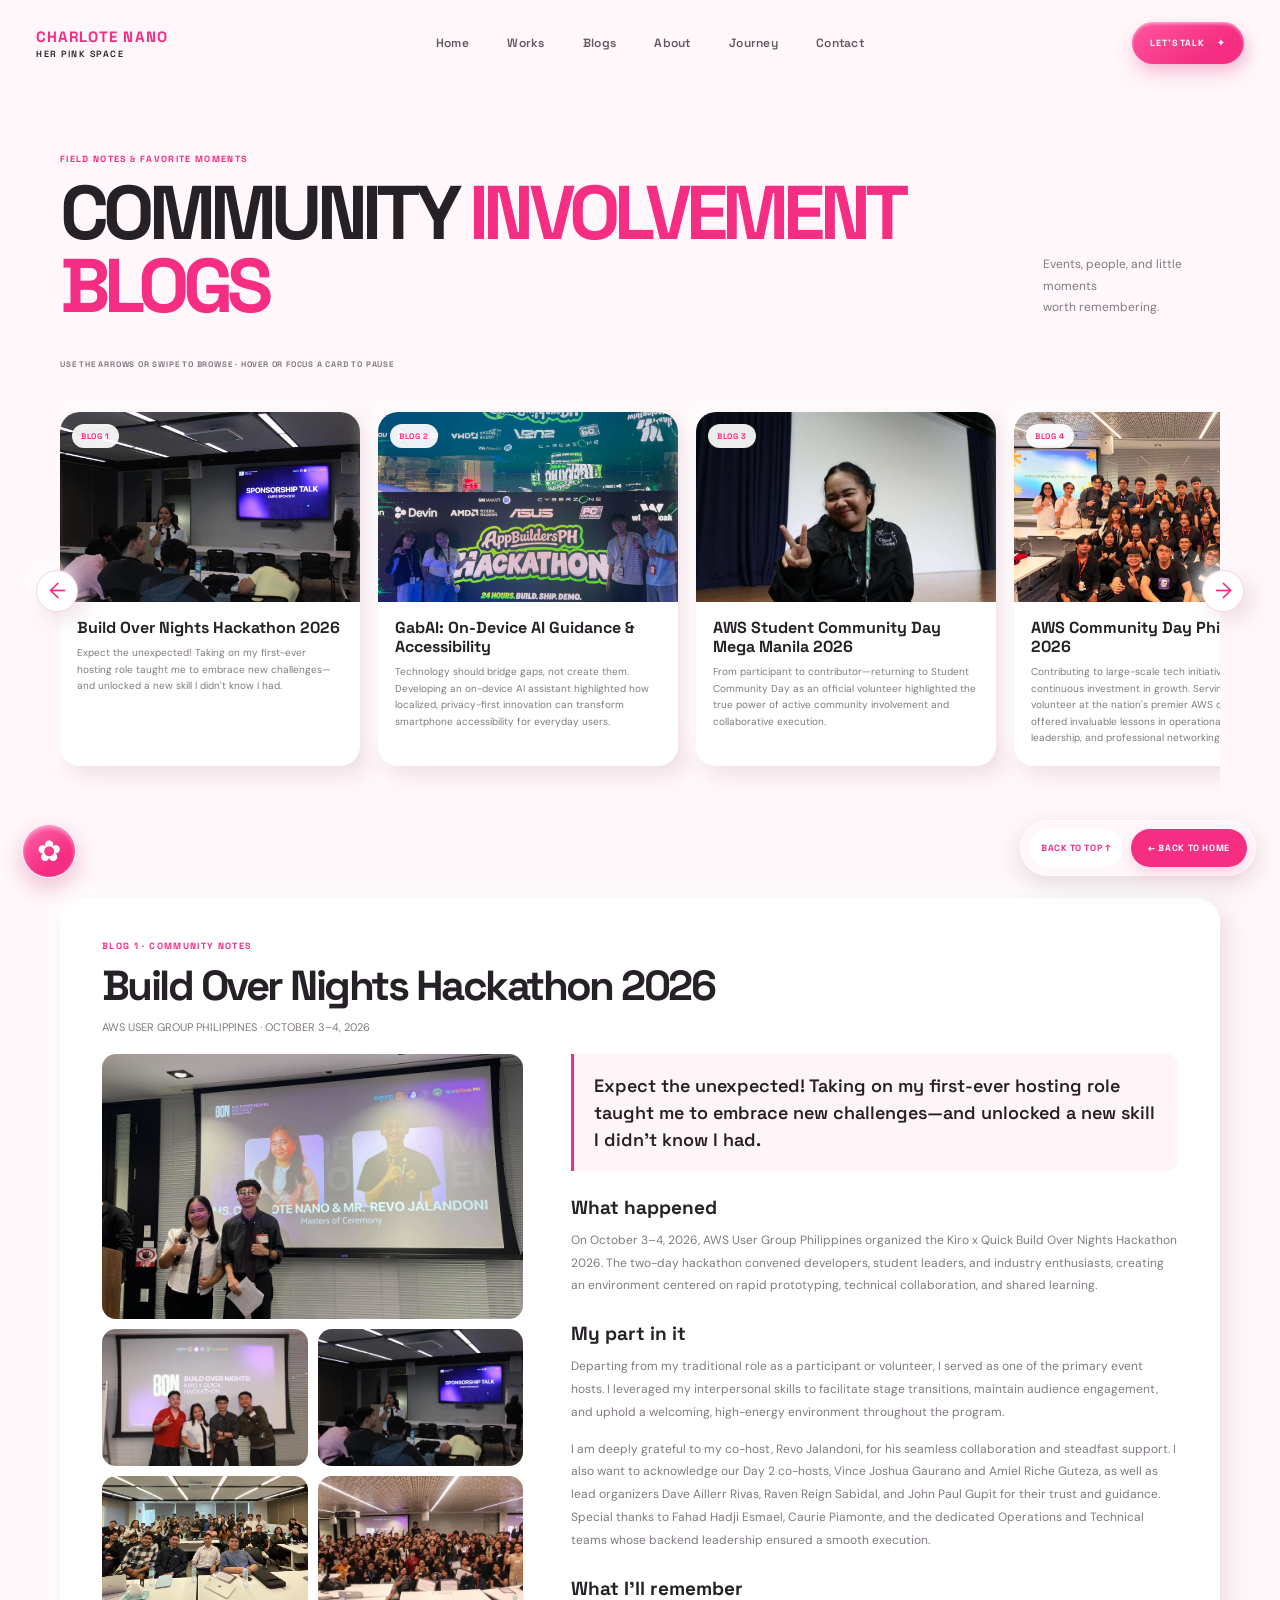
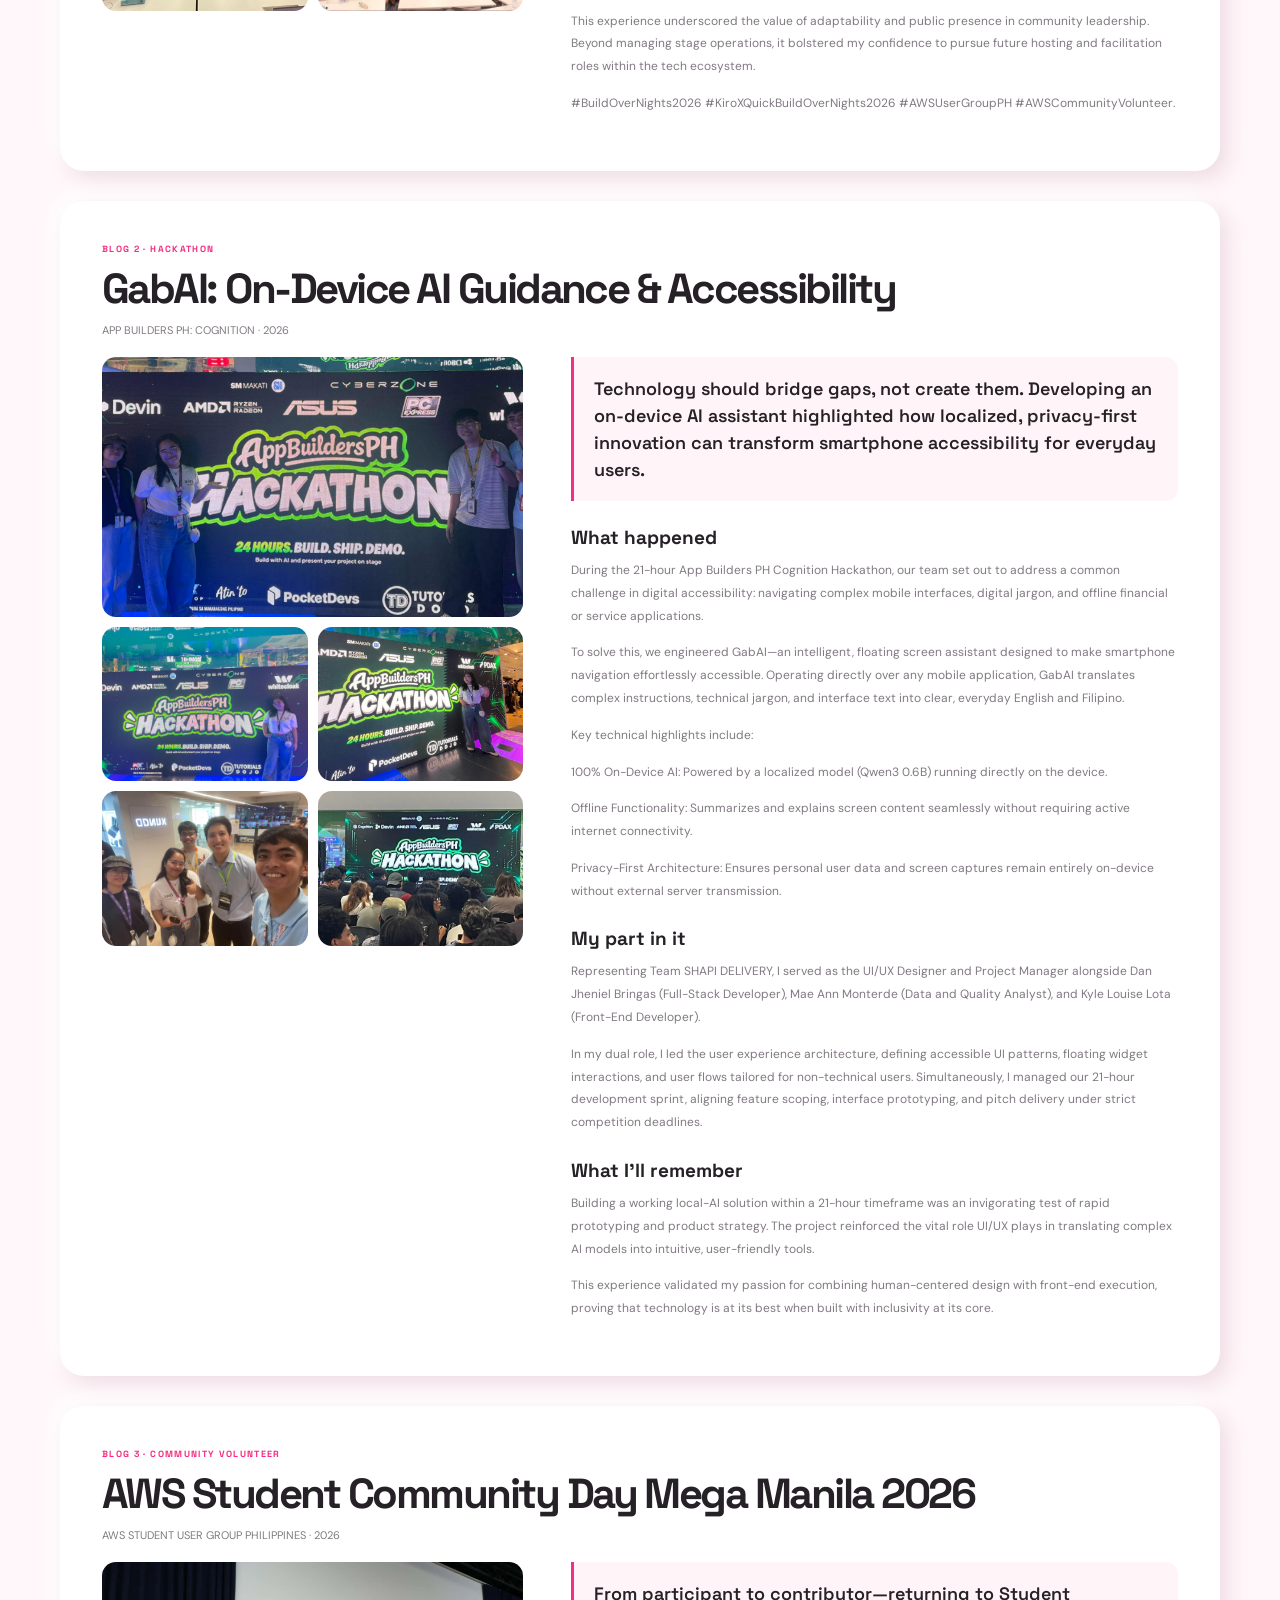
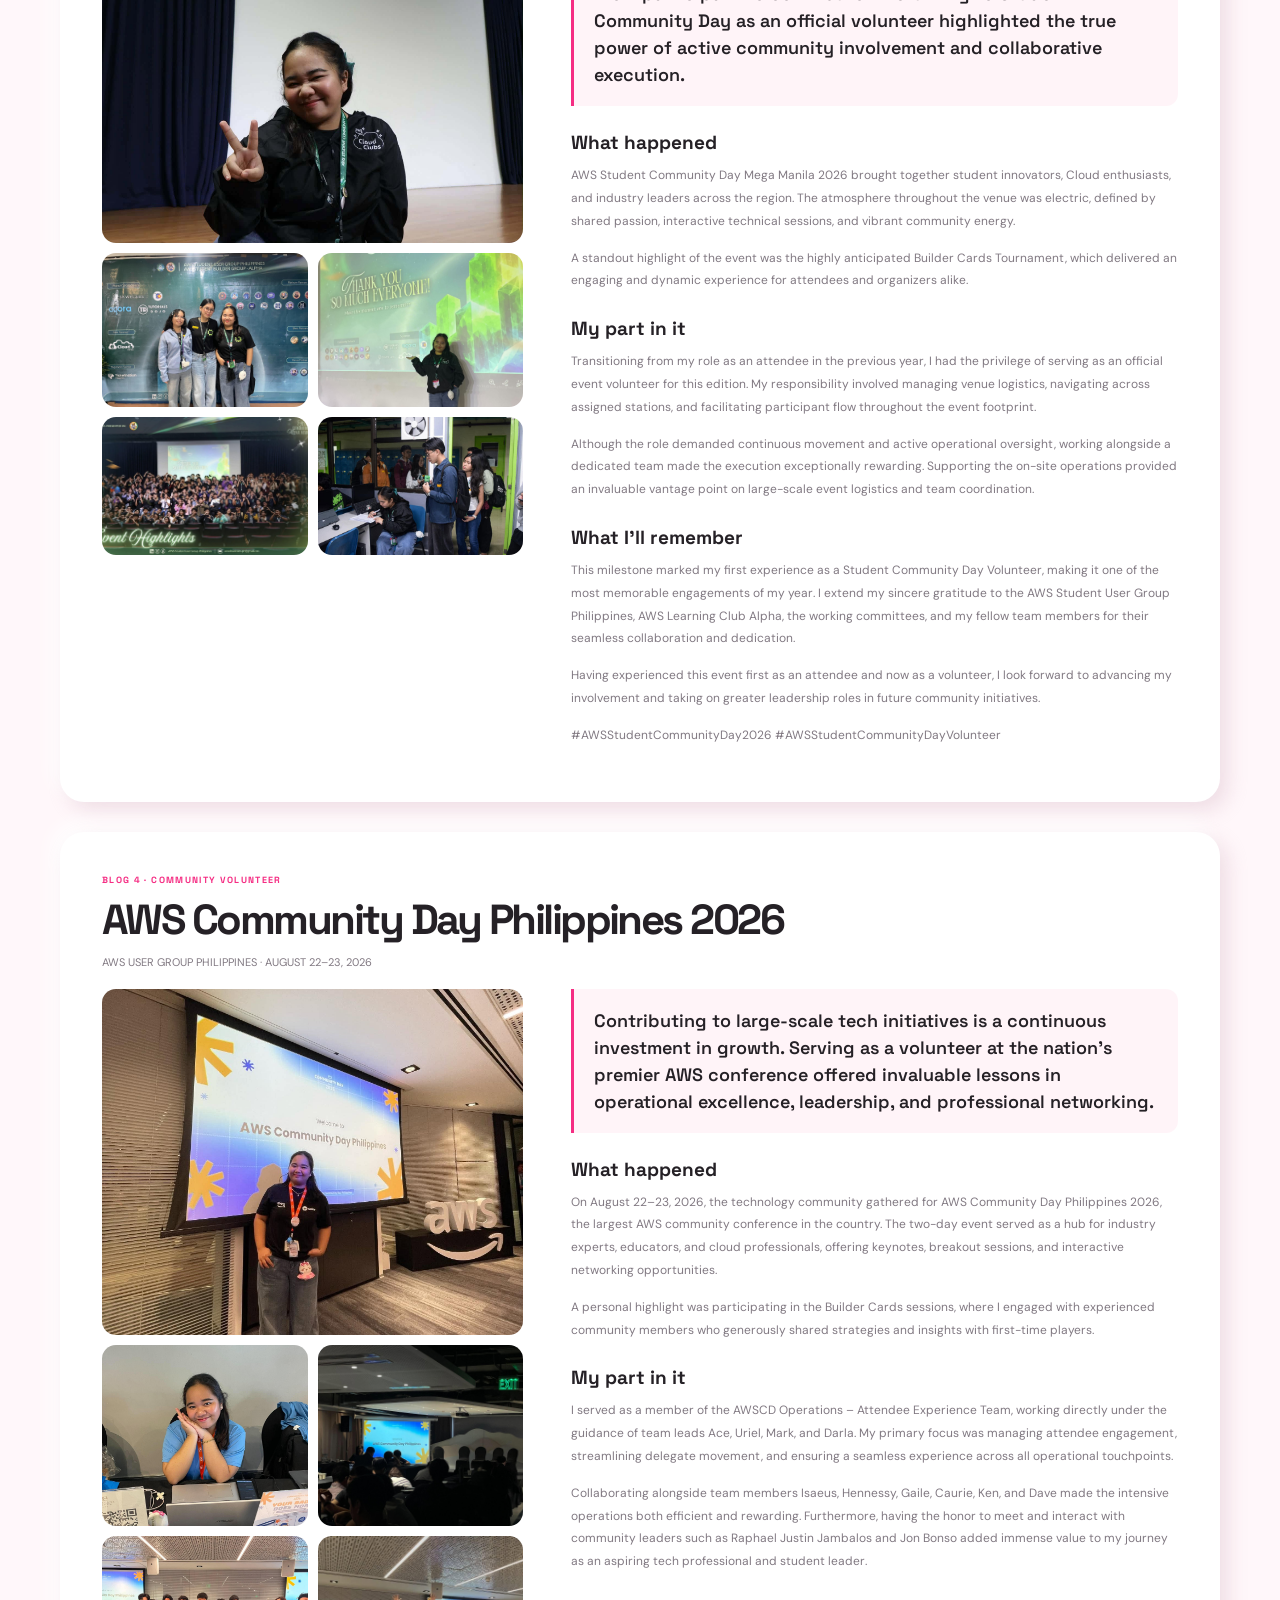
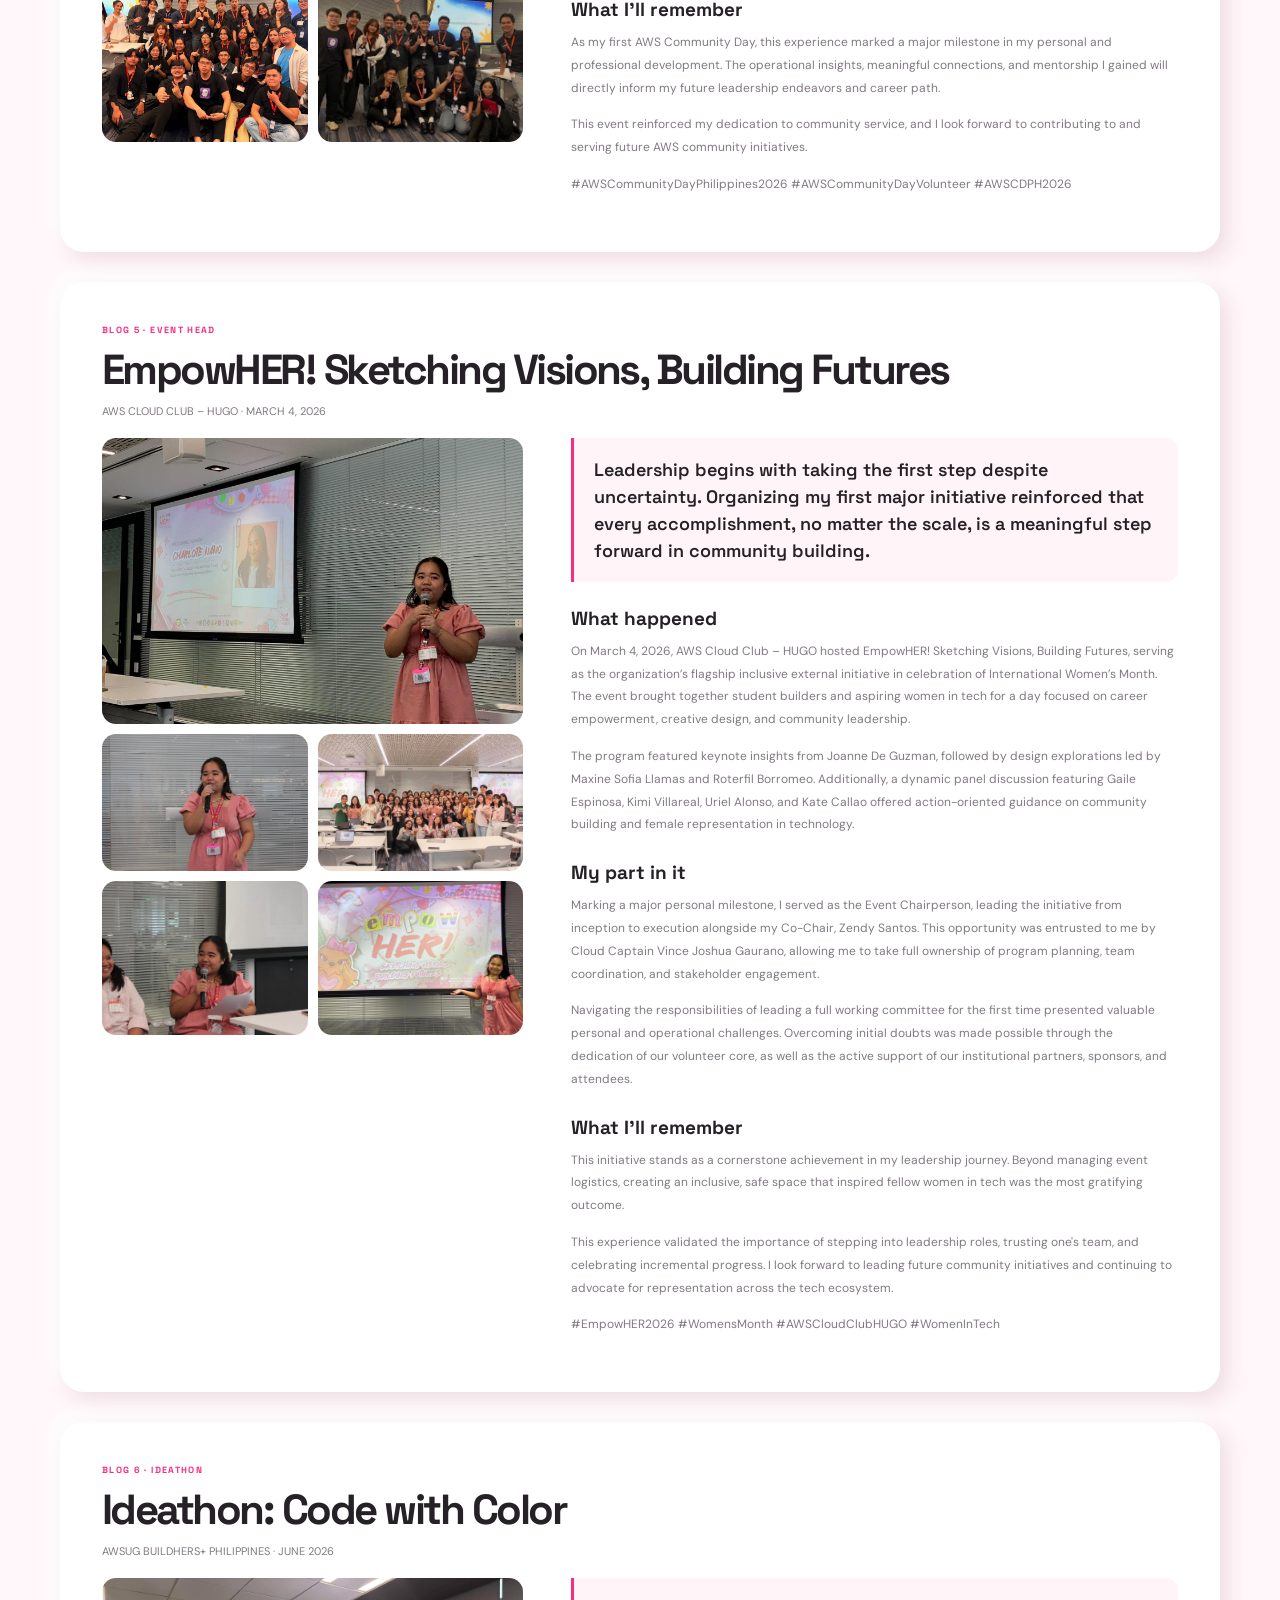
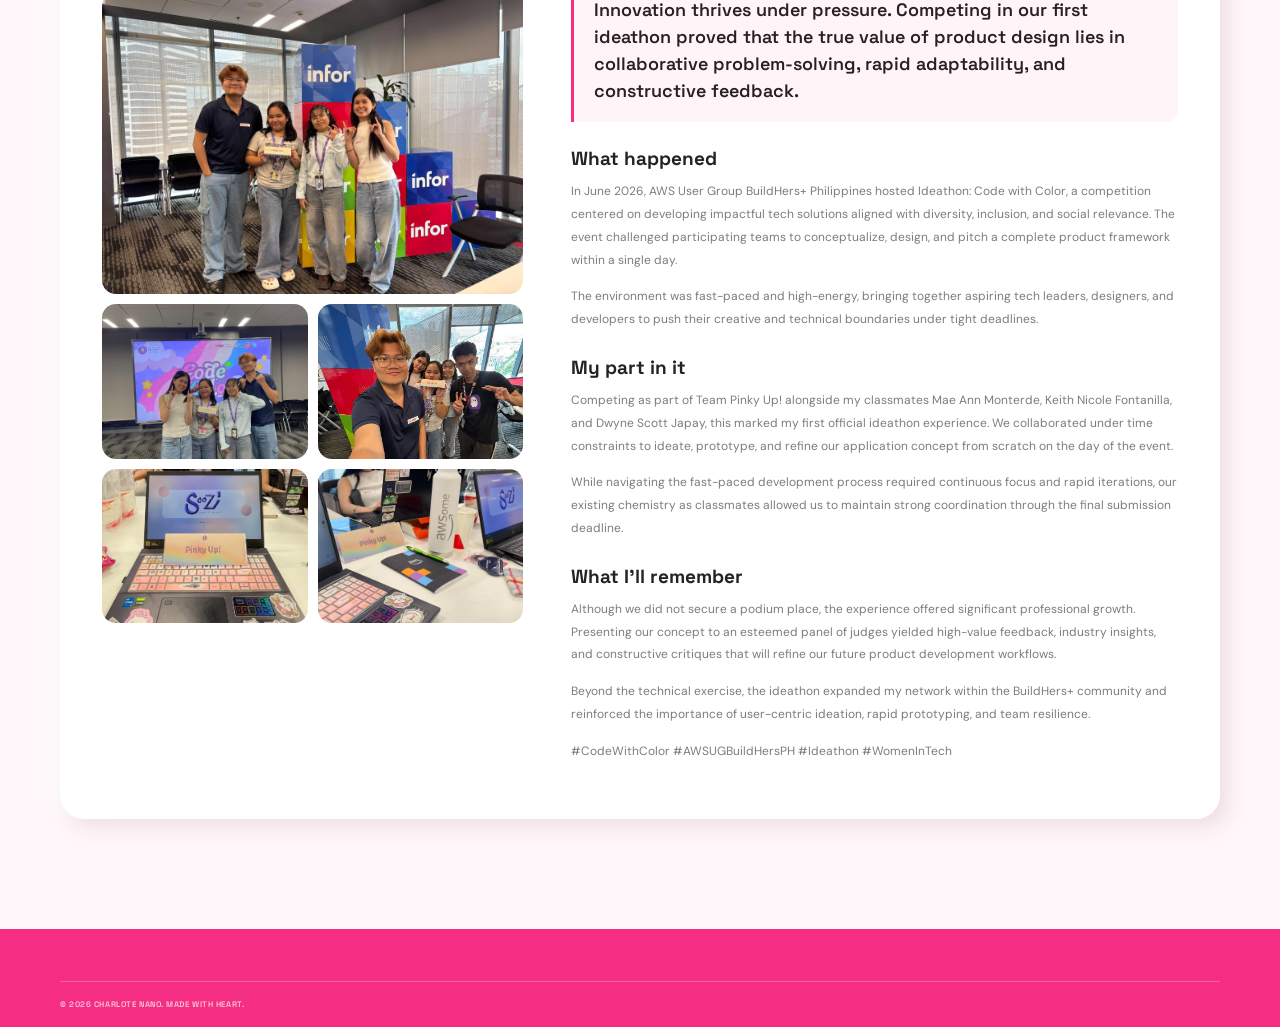
==== blogs.html @ d1db65c7 "Add personal website" ====
<!doctype html>
<html lang="en">
  <head>
    <meta charset="UTF-8">
    <meta name="viewport" content="width=device-width, initial-scale=1">
    <meta name="theme-color" content="#fff7fa">
    <meta name="description" content="Event stories and community moments from Charlote Nano.">
    <title>Blogs — Charlote Nano</title>
    <link rel="icon" type="image/png" href="assets/selflogo/title-cha.png">
    <link rel="preconnect" href="https://fonts.googleapis.com">
    <link rel="preconnect" href="https://fonts.gstatic.com" crossorigin>
    <link href="https://fonts.googleapis.com/css2?family=DM+Sans:wght@400;500;600;700&family=Space+Grotesk:wght@400;500;600;700&display=swap" rel="stylesheet">
    <link rel="stylesheet" href="styles.css">
    <script src="blogs-data.js" defer></script>
    <script src="script.js" defer></script>
  </head>
  <body>
    <header class="site-header">
      <a class="brand" href="index.html#home" aria-label="Charlote Nano, home">
        <span class="brand-name">CHARLOTE NANO</span>
        <span class="brand-caption">HER PINK SPACE</span>
      </a>
      <button class="menu-toggle" type="button" aria-label="Open navigation" aria-expanded="false" aria-controls="primary-navigation">
        <span></span><span></span>
      </button>
      <nav class="navigation" id="primary-navigation" aria-label="Main navigation">
        <a href="index.html#home">Home</a>
        <a href="creative-catalog.html">Works</a>
        <a href="blogs.html" aria-current="page">Blogs</a>
        <a href="index.html#about">About</a>
        <a href="index.html#journey">Journey</a>
        <a href="index.html#contact">Contact</a>
      </nav>
      <a class="button button-primary header-cta" href="index.html#contact" data-open-contact>LET'S TALK <span aria-hidden="true">✦</span></a>
    </header>

    <main>
      <section class="blog-library section-wrap" aria-labelledby="blogs-title">
        <div class="section-heading heading-inline">
          <div><p class="section-kicker">FIELD NOTES &amp; FAVORITE MOMENTS</p><h1 id="blogs-title">COMMUNITY <span>INVOLVEMENT BLOGS</span></h1></div>
          <p>Events, people, and little moments<br>worth remembering.</p>
        </div>
        <p class="blog-carousel-hint">USE THE ARROWS OR SWIPE TO BROWSE · HOVER OR FOCUS A CARD TO PAUSE</p>
        <div class="blog-carousel-wrap">
          <div class="blog-carousel" role="region" aria-label="Community blog posts; use the arrows or swipe to browse" tabindex="0">
            <div class="blog-carousel-track">
            <!-- Blog entries in Carousel -->
            <div class="blog-carousel-group">
              <a class="blog-slide-card" href="#blog-1" data-blog-id="blog-1">
                <span class="blog-slide-cover cover-buildhers"><span class="blog-slide-number">BLOG 1</span></span>
                <span class="blog-slide-copy"><strong></strong><span></span></span>
              </a>
              <a class="blog-slide-card" href="#blog-2" data-blog-id="blog-2">
                <span class="blog-slide-cover cover-devcon"><span class="photo-placeholder" aria-hidden="true">✳<small>EVENT PHOTO</small></span><span class="blog-slide-number">BLOG 2</span></span>
                <span class="blog-slide-copy"><strong>AWS Student Community Day Mega Manila 2026</strong><span>Notes from helping out, meeting the community, and learning together.</span></span>
              </a>
              <a class="blog-slide-card" href="#blog-3" data-blog-id="blog-3">
                <span class="blog-slide-cover cover-gdg"><span class="photo-placeholder" aria-hidden="true">✳<small>EVENT PHOTO</small></span><span class="blog-slide-number">BLOG 3</span></span>
                <span class="blog-slide-copy"><strong>A day with the campus community</strong><span>A GDG event recap and a few moments worth remembering.</span></span>
              </a>
              <a class="blog-slide-card" href="#blog-4" data-blog-id="blog-4">
                <span class="blog-slide-cover cover-pink"><span class="photo-placeholder" aria-hidden="true">✳<small>EVENT PHOTO</small></span><span class="blog-slide-number">BLOG 4</span></span>
                <span class="blog-slide-copy"><strong>One more day together</strong><span>Add a short description of this event and what made it special.</span></span>
              </a>
              <a class="blog-slide-card" href="#blog-5" data-blog-id="blog-5">
                <span class="blog-slide-cover cover-blue"><span class="photo-placeholder" aria-hidden="true">✳<small>EVENT PHOTO</small></span><span class="blog-slide-number">BLOG 5</span></span>
                <span class="blog-slide-copy"><strong>Notes from a new experience</strong><span>Save a spot for a favorite moment, lesson, or new connection.</span></span>
              </a>
              <a class="blog-slide-card" href="#blog-6" data-blog-id="blog-6">
                <span class="blog-slide-cover cover-lilac"><span class="photo-placeholder" aria-hidden="true">✳<small>EVENT PHOTO</small></span><span class="blog-slide-number">BLOG 6</span></span>
                <span class="blog-slide-copy"><strong>Learning alongside the community</strong><span>Write a few lines about what you did and what you learned.</span></span>
              </a>
              <a class="blog-slide-card" href="#blog-7">
                <span class="blog-slide-cover cover-pink"><span class="photo-placeholder" aria-hidden="true">✳<small>EVENT PHOTO</small></span><span class="blog-slide-number">BLOG 7</span></span>
                <span class="blog-slide-copy"><strong>A little behind the scenes</strong><span>Add a glimpse of the preparation and teamwork behind an event.</span></span>
              </a>
              <a class="blog-slide-card" href="#blog-8">
                <span class="blog-slide-cover cover-blue"><span class="photo-placeholder" aria-hidden="true">✳<small>EVENT PHOTO</small></span><span class="blog-slide-number">BLOG 8</span></span>
                <span class="blog-slide-copy"><strong>People who made the day</strong><span>Remember the people you met and the moment you shared.</span></span>
              </a>
              <a class="blog-slide-card" href="#blog-9">
                <span class="blog-slide-cover cover-lilac"><span class="photo-placeholder" aria-hidden="true">✳<small>EVENT PHOTO</small></span><span class="blog-slide-number">BLOG 9</span></span>
                <span class="blog-slide-copy"><strong>Another chapter in the making</strong><span>Leave a short event recap here for a future community story.</span></span>
              </a>
              <a class="blog-slide-card" href="#blog-10">
                <span class="blog-slide-cover cover-pink"><span class="photo-placeholder" aria-hidden="true">✳<small>EVENT PHOTO</small></span><span class="blog-slide-number">BLOG 10</span></span>
                <span class="blog-slide-copy"><strong>One for the memory book</strong><span>Add the event, a photo, and the details you want to remember.</span></span>
              </a>

            <!-- Blog entries in Carousel -->
            </div>
            <div class="blog-carousel-group" aria-hidden="true">
              <a class="blog-slide-card" href="#blog-1" data-blog-id="blog-1" tabindex="-1">
                <span class="blog-slide-cover cover-buildhers"><span class="blog-slide-number">BLOG 1</span></span>
                <span class="blog-slide-copy"><strong></strong><span></span></span>
              </a>
              <a class="blog-slide-card" href="#blog-2" data-blog-id="blog-2" tabindex="-1">
                <span class="blog-slide-cover cover-devcon"><span class="photo-placeholder">✳<small>EVENT PHOTO</small></span><span class="blog-slide-number">BLOG 2</span></span>
                <span class="blog-slide-copy"><strong>AWS Student Community Day Mega Manila 2026</strong><span>Notes from helping out, meeting the community, and learning together.</span></span>
              </a>
              <a class="blog-slide-card" href="#blog-3" data-blog-id="blog-3" tabindex="-1">
                <span class="blog-slide-cover cover-gdg"><span class="photo-placeholder">✳<small>EVENT PHOTO</small></span><span class="blog-slide-number">BLOG 3</span></span>
                <span class="blog-slide-copy"><strong>A day with the campus community</strong><span>A GDG event recap and a few moments worth remembering.</span></span>
              </a>
              <a class="blog-slide-card" href="#blog-4" data-blog-id="blog-4" tabindex="-1">
                <span class="blog-slide-cover cover-pink"><span class="photo-placeholder">✳<small>EVENT PHOTO</small></span><span class="blog-slide-number">BLOG 4</span></span>
                <span class="blog-slide-copy"><strong>One more day together</strong><span>Add a short description of this event and what made it special.</span></span>
              </a>
              <a class="blog-slide-card" href="#blog-5" data-blog-id="blog-5" tabindex="-1">
                <span class="blog-slide-cover cover-blue"><span class="photo-placeholder">✳<small>EVENT PHOTO</small></span><span class="blog-slide-number">BLOG 5</span></span>
                <span class="blog-slide-copy"><strong>Notes from a new experience</strong><span>Save a spot for a favorite moment, lesson, or new connection.</span></span>
              </a>
              <a class="blog-slide-card" href="#blog-6" data-blog-id="blog-6" tabindex="-1">
                <span class="blog-slide-cover cover-lilac"><span class="photo-placeholder">✳<small>EVENT PHOTO</small></span><span class="blog-slide-number">BLOG 6</span></span>
                <span class="blog-slide-copy"><strong>Learning alongside the community</strong><span>Write a few lines about what you did and what you learned.</span></span>
              </a>
              <a class="blog-slide-card" href="#blog-7" tabindex="-1">
                <span class="blog-slide-cover cover-pink"><span class="photo-placeholder">✳<small>EVENT PHOTO</small></span><span class="blog-slide-number">BLOG 7</span></span>
                <span class="blog-slide-copy"><strong>A little behind the scenes</strong><span>Add a glimpse of the preparation and teamwork behind an event.</span></span>
              </a>
              <a class="blog-slide-card" href="#blog-8" tabindex="-1">
                <span class="blog-slide-cover cover-blue"><span class="photo-placeholder">✳<small>EVENT PHOTO</small></span><span class="blog-slide-number">BLOG 8</span></span>
                <span class="blog-slide-copy"><strong>People who made the day</strong><span>Remember the people you met and the moment you shared.</span></span>
              </a>
              <a class="blog-slide-card" href="#blog-9" tabindex="-1">
                <span class="blog-slide-cover cover-lilac"><span class="photo-placeholder">✳<small>EVENT PHOTO</small></span><span class="blog-slide-number">BLOG 9</span></span>
                <span class="blog-slide-copy"><strong>Another chapter in the making</strong><span>Leave a short event recap here for a future community story.</span></span>
              </a>
              <a class="blog-slide-card" href="#blog-10" tabindex="-1">
                <span class="blog-slide-cover cover-pink"><span class="photo-placeholder">✳<small>EVENT PHOTO</small></span><span class="blog-slide-number">BLOG 10</span></span>
                <span class="blog-slide-copy"><strong>One for the memory book</strong><span>Add the event, a photo, and the details you want to remember.</span></span>
              </a>
              </div>
            </div>
          </div>
            <nav class="blog-carousel-controls" aria-label="Community blog carousel controls">
              <button type="button" class="blog-carousel-arrow" data-carousel-direction="-1" aria-label="Scroll community blogs left">←</button>
              <button type="button" class="blog-carousel-arrow" data-carousel-direction="1" aria-label="Scroll community blogs right">→</button>
            </nav>
          </div>
      </section>

      <!-- Blog entries -->
      <section class="blog-entries section-wrap" aria-labelledby="blog-entries-title">
        <div class="section-heading heading-inline">
          <div><p class="section-kicker">PICK A CARD TO JUMP TO ITS STORY</p><h2 id="blog-entries-title">ALL THE <span>DETAILS</span></h2></div>
          <p>Each blog is ready for your photos<br>and event recap.</p>
        </div>
        <article class="blog-entry" id="blog-1">
          
          <p class="section-kicker">BLOG 1 · COMMUNITY NOTES</p>
          <h2>Build Over Nights Hackathon 2026</h2>
          <p class="blog-detail-meta">AWS USER GROUP PHILIPPINES · OCTOBER 3-4, 2026</p>
          <div class="blog-story-layout">
            <div class="blog-photo-gallery" aria-label="Build Over Nights Hackathon 2026 photo gallery">
              <div class="blog-photo-slot"><img src="assets/blogs/BON1.jpg" alt="Build Over Nights Hackathon 2026 photo 1"></div>
              <div class="blog-photo-slot"><img src="assets/blogs/BON2.jpg" alt="Build Over Nights Hackathon 2026 photo 2"></div>
              <div class="blog-photo-slot"><img src="assets/blogs/BON3.jpg" alt="Build Over Nights Hackathon 2026 photo 3"></div>
              <div class="blog-photo-slot"><img src="assets/blogs/BON4.jpg" alt="Build Over Nights Hackathon 2026 photo 4"></div>
              <div class="blog-photo-slot"><img src="assets/blogs/BON5.jpg" alt="Build Over Nights Hackathon 2026 photo 5"></div>
            </div>
            <div class="blog-detail-body"><p class="blog-placeholder-note">Add the event name, date, and your own photos when you’re ready to share the recap.</p><h3>What happened</h3><p>Introduce the event, where it took place, and what brought everyone together. Describe the atmosphere when you arrived and the moments that made the day memorable.</p><p>Use this space to walk through the highlights in your own words. Add a detail about a talk, activity, conversation, or surprise that made this gathering feel special.</p><h3>My part in it</h3><p>Share what you did as a BuildHers+ Ambassador, what you helped with, and the people you got to work alongside. You can also add what you were hoping to learn or contribute before the event began.</p><p>Tell readers about a challenge you helped solve, a new connection you made, or a small behind-the-scenes moment that would otherwise go unseen.</p><h3>What I’ll remember</h3><p>Close with a favorite moment, something you learned, and a thought you want to carry into the next event. Add any thank-yous or links you’d like visitors to find.</p></div>
          </div>
        </article>
        <article class="blog-entry" id="blog-2">
          
          <p class="section-kicker">BLOG 2 · COMMUNITY NOTES</p>
          <h2>AWS Student Community Day Mega Manila 2026</h2>
          <p class="blog-detail-meta">DEVCON MANILA CHAPTER · DATE TO ADD</p>
          <div class="blog-story-layout">
            <div class="blog-photo-gallery" aria-label="Event photo placeholders">
              <div class="blog-photo-slot cover-devcon"><span class="photo-placeholder" aria-hidden="true">✳<small>EVENT PHOTO 1</small></span></div><div class="blog-photo-slot cover-blue"><span class="photo-placeholder" aria-hidden="true">✳<small>EVENT PHOTO 2</small></span></div><div class="blog-photo-slot cover-pink"><span class="photo-placeholder" aria-hidden="true">✳<small>EVENT PHOTO 3</small></span></div><div class="blog-photo-slot cover-lilac"><span class="photo-placeholder" aria-hidden="true">✳<small>EVENT PHOTO 4</small></span></div><div class="blog-photo-slot cover-devcon"><span class="photo-placeholder" aria-hidden="true">✳<small>EVENT PHOTO 5</small></span></div>
            </div>
            <div class="blog-detail-body"><p class="blog-placeholder-note">Add the event name, date, and your own photos when you’re ready to share the recap.</p><h3>What happened</h3><p>Introduce the event and share what made the day stand out. Describe the venue, the energy in the room, and what attendees had come together to explore.</p><p>Walk through a few moments from the day: a session you enjoyed, a busy stretch of event setup, or a conversation that stayed with you after things wrapped up.</p><h3>My part in it</h3><p>Write about your work as an Operations Logistics Specialist and the people who made it possible. Explain what you helped coordinate and how the team worked together behind the scenes.</p><p>Add a detail about a challenge, a task you were proud to finish, or something you learned from working on a community event.</p><h3>What I’ll remember</h3><p>Share a favorite moment, something you learned, or a behind-the-scenes detail from the day. Add a thank-you to the organizers, volunteers, or attendees who made the event meaningful.</p></div>
          </div>
        </article>
        <article class="blog-entry" id="blog-3">
          
          <p class="section-kicker">BLOG 3 · CAMPUS LIFE</p>
          <h2>A day with the campus community</h2>
          <p class="blog-detail-meta">GOOGLE DEVELOPERS GROUP ON CAMPUS · DATE TO ADD</p>
          <div class="blog-story-layout">
            <div class="blog-photo-gallery" aria-label="Event photo placeholders">
              <div class="blog-photo-slot cover-gdg"><span class="photo-placeholder" aria-hidden="true">✳<small>EVENT PHOTO 1</small></span></div><div class="blog-photo-slot cover-lilac"><span class="photo-placeholder" aria-hidden="true">✳<small>EVENT PHOTO 2</small></span></div><div class="blog-photo-slot cover-blue"><span class="photo-placeholder" aria-hidden="true">✳<small>EVENT PHOTO 3</small></span></div><div class="blog-photo-slot cover-pink"><span class="photo-placeholder" aria-hidden="true">✳<small>EVENT PHOTO 4</small></span></div><div class="blog-photo-slot cover-gdg"><span class="photo-placeholder" aria-hidden="true">✳<small>EVENT PHOTO 5</small></span></div>
            </div>
            <div class="blog-detail-body"><p class="blog-placeholder-note">Add the event name, date, and your own photos when you’re ready to share the recap.</p><h3>What happened</h3><p>Introduce the campus event and what brought everyone together. Share how the day began, what the program included, and what made the campus feel full of energy.</p><p>Describe a session, activity, or conversation that caught your attention. A small moment can tell just as much of the story as the big highlights.</p><h3>My part in it</h3><p>Share what you contributed, the people you met along the way, and what you enjoyed about being part of the campus community.</p><p>Add a few details about how the team prepared, what you worked on during the event, or what you discovered by taking part.</p><h3>What I’ll remember</h3><p>Add a favorite moment, something you learned, or a memory from the campus community. Finish with a thought you’d like to remember before the next gathering.</p></div>
          </div>
        </article>
        <article class="blog-entry" id="blog-4">
          
          <p class="section-kicker">BLOG 4 · COMMUNITY NOTES</p><h2>One more day together</h2>
          <p class="blog-detail-meta">EVENT NAME · DATE TO ADD</p>
          <div class="blog-story-layout">
            <div class="blog-photo-gallery" aria-label="Event photo placeholders">
              <div class="blog-photo-slot cover-pink"><span class="photo-placeholder" aria-hidden="true">✳<small>EVENT PHOTO 1</small></span></div><div class="blog-photo-slot cover-blue"><span class="photo-placeholder" aria-hidden="true">✳<small>EVENT PHOTO 2</small></span></div><div class="blog-photo-slot cover-lilac"><span class="photo-placeholder" aria-hidden="true">✳<small>EVENT PHOTO 3</small></span></div><div class="blog-photo-slot cover-buildhers"><span class="photo-placeholder" aria-hidden="true">✳<small>EVENT PHOTO 4</small></span></div><div class="blog-photo-slot cover-pink"><span class="photo-placeholder" aria-hidden="true">✳<small>EVENT PHOTO 5</small></span></div>
            </div>
            <div class="blog-detail-body"><p class="blog-placeholder-note">Replace this text with your event name, date, photos, and recap.</p><h3>What happened</h3><p>Introduce the gathering and explain what brought everyone together. Add the venue, the schedule, and the moment when the day started to feel special.</p><p>Share a short sequence of highlights so readers can follow along, from arriving at the event to the activities or conversations that stood out.</p><h3>My part in it</h3><p>Write about what you did, who you worked with, and how you got involved. Include a detail about the preparation or teamwork that helped the event come together.</p><p>Use this paragraph for an unexpected moment, a challenge you handled, or a new connection you made during the day.</p><h3>What I’ll remember</h3><p>Write about a favorite moment or something you learned. Add a final thought, thank-you, or note about what you hope to do next.</p></div>
          </div>
        </article>
        <article class="blog-entry" id="blog-5">
          
          <p class="section-kicker">BLOG 5 · COMMUNITY NOTES</p><h2>Notes from a new experience</h2>
          <p class="blog-detail-meta">EVENT NAME · DATE TO ADD</p>
          <div class="blog-story-layout">
            <div class="blog-photo-gallery" aria-label="Event photo placeholders">
              <div class="blog-photo-slot cover-blue"><span class="photo-placeholder" aria-hidden="true">✳<small>EVENT PHOTO 1</small></span></div><div class="blog-photo-slot cover-pink"><span class="photo-placeholder" aria-hidden="true">✳<small>EVENT PHOTO 2</small></span></div><div class="blog-photo-slot cover-lilac"><span class="photo-placeholder" aria-hidden="true">✳<small>EVENT PHOTO 3</small></span></div><div class="blog-photo-slot cover-buildhers"><span class="photo-placeholder" aria-hidden="true">✳<small>EVENT PHOTO 4</small></span></div><div class="blog-photo-slot cover-blue"><span class="photo-placeholder" aria-hidden="true">✳<small>EVENT PHOTO 5</small></span></div>
            </div>
            <div class="blog-detail-body"><p class="blog-placeholder-note">Replace this text with your event name, date, photos, and recap.</p><h3>What happened</h3><p>Introduce the event and the experience you want to share. Explain what inspired you to attend and what you were looking forward to beforehand.</p><p>Take readers through a few highlights: the people, places, activities, and small details that helped make the day your own.</p><h3>My part in it</h3><p>Write about how you took part, what you helped with, and what you discovered along the way.</p><p>Add a reflection about a new skill, a conversation, or something that felt different from what you expected.</p><h3>What I’ll remember</h3><p>Add a favorite moment, lesson, or new connection. Close with a thought you want to bring to your next experience.</p></div>
          </div>
        </article>
        <article class="blog-entry" id="blog-6">
          
          <p class="section-kicker">BLOG 6 · COMMUNITY NOTES</p><h2>Learning alongside the community</h2>
          <p class="blog-detail-meta">EVENT NAME · DATE TO ADD</p>
          <div class="blog-story-layout">
            <div class="blog-photo-gallery" aria-label="Event photo placeholders">
              <div class="blog-photo-slot cover-lilac"><span class="photo-placeholder" aria-hidden="true">✳<small>EVENT PHOTO 1</small></span></div><div class="blog-photo-slot cover-blue"><span class="photo-placeholder" aria-hidden="true">✳<small>EVENT PHOTO 2</small></span></div><div class="blog-photo-slot cover-pink"><span class="photo-placeholder" aria-hidden="true">✳<small>EVENT PHOTO 3</small></span></div><div class="blog-photo-slot cover-buildhers"><span class="photo-placeholder" aria-hidden="true">✳<small>EVENT PHOTO 4</small></span></div><div class="blog-photo-slot cover-lilac"><span class="photo-placeholder" aria-hidden="true">✳<small>EVENT PHOTO 5</small></span></div>
            </div>
            <div class="blog-detail-body"><p class="blog-placeholder-note">Replace this text with your event name, date, photos, and recap.</p><h3>What happened</h3><p>Introduce the event and the community around it. Share what the gathering was about and what made you want to join.</p><p>Describe a few parts of the day in order, including a talk, activity, or conversation that made you feel connected to the group.</p><h3>My part in it</h3><p>Write about how you participated and what you contributed. Mention the people who made you feel welcome or helped you learn something new.</p><p>Add a detail about an idea you heard, a question you asked, or a moment when you felt part of the community.</p><h3>What I’ll remember</h3><p>Share what you learned or the moment that stayed with you. Finish with what you hope to explore or do next.</p></div>
          </div>
        </article>
        <article class="blog-entry" id="blog-7">
          
          <p class="section-kicker">BLOG 7 · COMMUNITY NOTES</p><h2>A little behind the scenes</h2>
          <p class="blog-detail-meta">EVENT NAME · DATE TO ADD</p>
          <div class="blog-story-layout">
            <div class="blog-photo-gallery" aria-label="Event photo placeholders">
              <div class="blog-photo-slot cover-pink"><span class="photo-placeholder" aria-hidden="true">✳<small>EVENT PHOTO 1</small></span></div><div class="blog-photo-slot cover-buildhers"><span class="photo-placeholder" aria-hidden="true">✳<small>EVENT PHOTO 2</small></span></div><div class="blog-photo-slot cover-blue"><span class="photo-placeholder" aria-hidden="true">✳<small>EVENT PHOTO 3</small></span></div><div class="blog-photo-slot cover-lilac"><span class="photo-placeholder" aria-hidden="true">✳<small>EVENT PHOTO 4</small></span></div><div class="blog-photo-slot cover-pink"><span class="photo-placeholder" aria-hidden="true">✳<small>EVENT PHOTO 5</small></span></div>
            </div>
            <div class="blog-detail-body"><p class="blog-placeholder-note">Replace this text with your event name, date, photos, and recap.</p><h3>Getting ready</h3><p>Share the preparation and teamwork that happened before the event began. Explain what you were responsible for and how everyone got ready for the day.</p><p>Add a small detail from the setup, planning, or last-minute coordination that gives readers a sense of what happens behind the scenes.</p><h3>During the event</h3><p>Describe how the plan came together once people arrived. Share a moment when the teamwork paid off or when the team had to adapt.</p><h3>What I’ll remember</h3><p>Add a detail or moment from behind the scenes that you’re proud of, and what you learned from being part of the team.</p></div>
          </div>
        </article>
        <article class="blog-entry" id="blog-8">
          
          <p class="section-kicker">BLOG 8 · COMMUNITY NOTES</p><h2>People who made the day</h2>
          <p class="blog-detail-meta">EVENT NAME · DATE TO ADD</p>
          <div class="blog-story-layout">
            <div class="blog-photo-gallery" aria-label="Event photo placeholders">
              <div class="blog-photo-slot cover-blue"><span class="photo-placeholder" aria-hidden="true">✳<small>EVENT PHOTO 1</small></span></div><div class="blog-photo-slot cover-pink"><span class="photo-placeholder" aria-hidden="true">✳<small>EVENT PHOTO 2</small></span></div><div class="blog-photo-slot cover-lilac"><span class="photo-placeholder" aria-hidden="true">✳<small>EVENT PHOTO 3</small></span></div><div class="blog-photo-slot cover-buildhers"><span class="photo-placeholder" aria-hidden="true">✳<small>EVENT PHOTO 4</small></span></div><div class="blog-photo-slot cover-blue"><span class="photo-placeholder" aria-hidden="true">✳<small>EVENT PHOTO 5</small></span></div>
            </div>
            <div class="blog-detail-body"><p class="blog-placeholder-note">Replace this text with your event name, date, photos, and recap.</p><h3>What happened</h3><p>Introduce the event and the people who brought it to life. Explain what everyone gathered for and what the atmosphere was like.</p><p>Share a few highlights and describe the moments that helped you get to know the people behind the event.</p><h3>People I met</h3><p>Write about the conversations, teamwork, and connections that made this day memorable. Mention a shared idea or a kind moment that stood out.</p><h3>What I’ll remember</h3><p>Write about a meaningful conversation or shared moment, and why you think you’ll remember it long after the event.</p></div>
          </div>
        </article>
        <article class="blog-entry" id="blog-9">
          
          <p class="section-kicker">BLOG 9 · COMMUNITY NOTES</p><h2>Another chapter in the making</h2>
          <p class="blog-detail-meta">EVENT NAME · DATE TO ADD</p>
          <div class="blog-story-layout">
            <div class="blog-photo-gallery" aria-label="Event photo placeholders">
              <div class="blog-photo-slot cover-lilac"><span class="photo-placeholder" aria-hidden="true">✳<small>EVENT PHOTO 1</small></span></div><div class="blog-photo-slot cover-blue"><span class="photo-placeholder" aria-hidden="true">✳<small>EVENT PHOTO 2</small></span></div><div class="blog-photo-slot cover-pink"><span class="photo-placeholder" aria-hidden="true">✳<small>EVENT PHOTO 3</small></span></div><div class="blog-photo-slot cover-buildhers"><span class="photo-placeholder" aria-hidden="true">✳<small>EVENT PHOTO 4</small></span></div><div class="blog-photo-slot cover-lilac"><span class="photo-placeholder" aria-hidden="true">✳<small>EVENT PHOTO 5</small></span></div>
            </div>
            <div class="blog-detail-body"><p class="blog-placeholder-note">Replace this text with your event name, date, photos, and recap.</p><h3>What happened</h3><p>Add a short recap of the event, where it took place, and what brought people together. Describe the first impression you had when you arrived.</p><p>Use this space to tell the story in order, from the opening moments to a highlight you want visitors to picture.</p><h3>My experience</h3><p>Share how you took part, what you learned, and who you got to meet. Include the small details that made the day feel personal.</p><h3>What I’ll remember</h3><p>Save a favorite moment or a new thing you learned, and add a final thought about being part of the community.</p></div>
          </div>
        </article>
        <article class="blog-entry" id="blog-10">
          
          <p class="section-kicker">BLOG 10 · COMMUNITY NOTES</p><h2>One for the memory book</h2>
          <p class="blog-detail-meta">EVENT NAME · DATE TO ADD</p>
          <div class="blog-story-layout">
            <div class="blog-photo-gallery" aria-label="Event photo placeholders">
              <div class="blog-photo-slot cover-pink"><span class="photo-placeholder" aria-hidden="true">✳<small>EVENT PHOTO 1</small></span></div><div class="blog-photo-slot cover-blue"><span class="photo-placeholder" aria-hidden="true">✳<small>EVENT PHOTO 2</small></span></div><div class="blog-photo-slot cover-lilac"><span class="photo-placeholder" aria-hidden="true">✳<small>EVENT PHOTO 3</small></span></div><div class="blog-photo-slot cover-buildhers"><span class="photo-placeholder" aria-hidden="true">✳<small>EVENT PHOTO 4</small></span></div><div class="blog-photo-slot cover-pink"><span class="photo-placeholder" aria-hidden="true">✳<small>EVENT PHOTO 5</small></span></div>
            </div>
            <div class="blog-detail-body"><p class="blog-placeholder-note">Replace this text with your event name, date, photos, and recap.</p><h3>What happened</h3><p>Describe the event, what you got to be part of, and what made it meaningful to you. Set the scene with a few details about the place and people.</p><p>Write about the activities, conversations, or surprises that made this event different from an ordinary day.</p><h3>My experience</h3><p>Share what you contributed and what you learned from being involved. Add a reflection about the people you worked with or something new you tried.</p><h3>What I’ll remember</h3><p>Add the details you want to remember long after the day, and a thought about what you’d like to do next.</p></div>
          </div>
        </article>
      </section>
    </main>

    <nav class="catalog-actions" aria-label="Page navigation">
      <a class="catalog-top-link" href="#blogs-title">BACK TO TOP ↑</a>
      <a class="catalog-home-link" href="index.html#home">← BACK TO HOME</a>
    </nav>

    <footer class="site-footer">
      <div class="footer-bottom section-wrap"><span>© <span id="current-year">2026</span> CHARLOTE NANO. MADE WITH HEART.</span></div>
    </footer>
    <dialog class="site-dialog contact-dialog" id="contact-dialog" aria-labelledby="contact-dialog-title">
      <button class="dialog-close" type="button" data-close-dialog aria-label="Close contact form">×</button>
      <div class="contact-dialog-content">
        <p class="section-kicker">A NOTE STRAIGHT TO MY INBOX</p>
        <h2 id="contact-dialog-title">LET'S <span>TALK.</span></h2>
        <p class="contact-dialog-intro">Write your message below. Send opens your email app with the message addressed to me, ready for you to review and send.</p>
        <form class="contact-form" data-contact-form>
          <label for="contact-name">Your name</label>
          <input id="contact-name" name="name" autocomplete="name" required>
          <label for="contact-email">Your email</label>
          <input id="contact-email" name="email" type="email" autocomplete="email" required>
          <label for="contact-message">Your message</label>
          <textarea id="contact-message" name="message" rows="5" required></textarea>
          <button class="button button-primary" type="submit">SEND MESSAGE <span aria-hidden="true">↗</span></button>
        </form>
      </div>
    </dialog>
    <aside class="engagement-widget" aria-label="Music and engagement">
      <button class="widget-toggle" id="engagement-toggle" type="button" aria-label="Open heart counter" aria-expanded="false" aria-controls="engagement-panel">
        <span aria-hidden="true">✿</span>
      </button>
      <div class="engagement-panel" id="engagement-panel" aria-label="Hearts for Cha" hidden>
        <button class="widget-heart-button" id="give-heart" type="button" aria-label="Give Cha a heart">
          <span class="widget-heart-icon" aria-hidden="true">♡</span>
          <span>Give Cha a heart</span>
          <strong id="heart-count" aria-live="polite" aria-atomic="true">0</strong>
        </button>
        <p class="widget-status heart-status" id="heart-status" role="status" aria-live="polite">Hearts from this browser</p>
      </div>
    </aside>
  </body>
</html>
---- styles.css ----
:root {
  color-scheme: light;
  --pink: #f52d83;
  --pink-dark: #d91c6c;
  --pink-soft: #fce8f0;
  --canvas: #fff7fa;
  --white: #fff;
  --charcoal: #252126;
  --muted: #817982;
  --lime: #c9f447;
  --orange: #ff987f;
  --shadow-raised: 8px 8px 20px rgba(220, 190, 203, .45), -8px -8px 20px rgba(255, 255, 255, .95);
  --font-display: "Space Grotesk", "Arial Narrow", sans-serif;
  --font-body: "DM Sans", Arial, sans-serif;
  --flower-cursor: url("assets/selflogo/chii-cursor.png") 16 16;
}

* { box-sizing: border-box; }
html { scroll-behavior: smooth; scroll-padding-top: 100px; }
body { margin: 0; background: var(--canvas); color: var(--charcoal); font-family: var(--font-body); -webkit-font-smoothing: antialiased; }
body, button, a { -webkit-tap-highlight-color: transparent; }
body { cursor: var(--flower-cursor), auto; }
a, button, [role="button"], input, select, textarea { cursor: var(--flower-cursor), pointer; }
a { color: inherit; text-decoration: none; }
button { font: inherit; }
.section-wrap { width: min(1160px, calc(100% - 72px)); margin-inline: auto; }

.site-header { position: sticky; z-index: 20; top: 0; display: flex; align-items: center; justify-content: space-between; gap: 30px; width: min(1320px, calc(100% - 72px)); margin-inline: auto; padding: 22px 0; background: rgba(255, 247, 250, .91); backdrop-filter: blur(14px); }
.brand { display: grid; flex-shrink: 0; gap: 2px; }
.brand-name, .brand-caption, .navigation, .button, .section-kicker, .eyebrow, .focus-index, .project-category, .filter-button, .journey-label, .education-year, .footer-links h2, .footer-contact h2, .footer-bottom { font-family: var(--font-display); letter-spacing: .07em; }
.brand-name { color: var(--pink); font-size: 15px; font-weight: 700; }
.brand-caption { color: var(--charcoal); font-size: 9px; font-weight: 600; letter-spacing: .17em; }
.navigation { display: flex; align-items: center; gap: clamp(20px, 3vw, 42px); color: #5f5861; font-size: 12px; font-weight: 600; letter-spacing: .02em; }
.navigation a { transition: color .2s ease; }
.navigation a:hover, .footer-links a:hover, .footer-contact a:hover { color: var(--pink); }
.button { display: inline-flex; min-height: 48px; align-items: center; justify-content: center; gap: 12px; padding: 0 22px; border: 0; border-radius: 999px; font-size: 10px; font-weight: 700; letter-spacing: .1em; transition: transform .25s ease, box-shadow .25s ease, background .25s ease; }
.button:hover { transform: translateY(-3px); }
.button:active { transform: scale(.98); }
.button-primary { color: var(--white); background: linear-gradient(145deg, #ff579e, var(--pink) 70%); box-shadow: inset 0 2px 3px rgba(255, 255, 255, .48), 0 10px 20px rgba(245, 45, 131, .2), 5px 6px 12px rgba(185, 71, 118, .14); }
.button-primary:hover { box-shadow: inset 0 2px 3px rgba(255, 255, 255, .55), 0 14px 26px rgba(245, 45, 131, .28), 5px 6px 12px rgba(185, 71, 118, .14); }
.button-soft { color: var(--charcoal); background: var(--canvas); box-shadow: var(--shadow-raised); }
.header-cta { min-height: 42px; padding-inline: 18px; font-size: 9px; }
.menu-toggle { display: none; }

.hero { position: relative; display: grid; min-height: 640px; grid-template-columns: 1.05fr .95fr; align-items: center; gap: 24px; padding-block: 36px 94px; }
.hero-copy { position: relative; z-index: 2; padding-top: 4px; }
.eyebrow { display: inline-flex; min-height: 30px; align-items: center; gap: 8px; padding: 0 12px; border-radius: 999px; background: var(--lime); font-size: 9px; font-weight: 700; letter-spacing: .045em; }
.status-dot { width: 7px; height: 7px; border-radius: 50%; background: var(--pink); box-shadow: 0 0 0 3px rgba(245, 45, 131, .13); }
h1, h2, h3, h4, p { margin-top: 0; }
.hero h1 { margin: 26px 0 20px; font-family: var(--font-display); font-size: clamp(58px, 7.3vw, 96px); font-weight: 700; letter-spacing: -.085em; line-height: .88; }
.hero h1 span, .section-heading h2 span, .about-copy h2 span, .contact-section h2 span { color: var(--pink); }
.hero h1 i { display: inline-block; margin-left: 9px; color: var(--lime); font-size: .48em; font-style: normal; vertical-align: top; }
.hero-intro { max-width: 485px; margin-bottom: 26px; color: var(--muted); font-size: 14px; line-height: 1.85; }
.hero-actions { display: flex; flex-wrap: wrap; gap: 12px; }
.hero-actions .button { min-height: 48px; padding-inline: 18px; }
.hero-note { display: flex; align-items: center; gap: 12px; margin-top: 46px; color: var(--muted); font-family: var(--font-display); font-size: 11px; line-height: 1.5; }
.note-star { display: grid; width: 42px; height: 42px; place-items: center; border-radius: 50%; background: var(--pink-soft); color: var(--pink); font-size: 23px; box-shadow: var(--shadow-raised); }

.hero-art { position: relative; display: grid; min-height: 500px; place-items: center; overflow: clip; isolation: isolate; }
.lime-blob { position: absolute; z-index: -1; width: min(78%, 380px); aspect-ratio: .94; border-radius: 49% 51% 47% 53% / 39% 45% 55% 61%; background: radial-gradient(ellipse at 34% 22%, #e0ff80 0, var(--lime) 54%, #a9d92a 100%); box-shadow: inset 12px 13px 22px rgba(255, 255, 255, .7), inset -13px -15px 25px rgba(95, 119, 22, .13), 14px 22px 30px rgba(150, 178, 61, .18); transform: rotate(9deg); }
.portrait-frame { position: relative; }
.portrait-main { z-index: 1; width: min(82%, 390px); height: 430px; margin: 0; }
.portrait-backdrop { position: absolute; z-index: 0; top: 14%; right: 5%; bottom: 2%; left: 5%; border: 9px solid rgba(255, 255, 255, .85); border-radius: 48% 48% 28px 28px; background: linear-gradient(145deg, #ffc4b4, var(--orange)); box-shadow: 14px 18px 34px rgba(138, 82, 88, .18), inset 0 4px 8px rgba(255, 255, 255, .6); }
.portrait-image { position: absolute; z-index: 2; bottom: 0; left: 50%; display: block; width: 100%; height: auto; max-width: none; filter: drop-shadow(0 3px 5px rgba(88, 52, 48, .07)); -webkit-mask-image: linear-gradient(to bottom, #000 0%, #000 80%, transparent 100%); mask-image: linear-gradient(to bottom, #000 0%, #000 80%, transparent 100%); object-fit: contain; object-position: center bottom; transform: translateX(-50%); }
.opportunity-badge { position: absolute; z-index: 3; bottom: 49px; left: 5%; display: grid; width: 104px; height: 104px; align-content: center; justify-items: center; gap: 5px; border-radius: 50%; background: linear-gradient(145deg, #ff65a7, var(--pink) 65%); color: var(--white); box-shadow: inset 0 3px 4px rgba(255, 255, 255, .48), inset -4px -6px 9px rgba(159, 15, 75, .19), 8px 12px 20px rgba(185, 40, 100, .25); font-family: var(--font-display); font-size: 8px; font-weight: 700; letter-spacing: .08em; line-height: 1.4; text-align: center; transform: rotate(-12deg); }
.opportunity-badge b { font-size: 17px; }
.sparkle { position: absolute; z-index: 2; color: var(--pink); text-shadow: 2px 3px 7px rgba(245, 45, 131, .15); }
.sparkle-one { top: 68px; right: 12%; font-size: 48px; }
.sparkle-two { bottom: 56px; right: 10%; color: var(--orange); font-size: 28px; }
.tiny-sticker { position: absolute; top: 64px; left: 4%; display: grid; width: 66px; height: 66px; place-content: center; border: 1px solid rgba(245, 45, 131, .2); border-radius: 50%; background: var(--white); color: var(--pink); font-family: var(--font-display); font-size: 8px; font-weight: 700; line-height: 1.2; text-align: center; transform: rotate(-13deg); box-shadow: var(--shadow-raised); }
.art-orbit { position: absolute; z-index: -2; border: 1px solid rgba(245, 45, 131, .12); border-radius: 50%; }
.orbit-one { width: 95%; height: 78%; transform: rotate(-24deg); }
.orbit-two { width: 80%; height: 96%; transform: rotate(25deg); }

.focus { padding-block: 12px 122px; }
.section-heading { display: flex; align-items: end; justify-content: space-between; gap: 24px; margin-bottom: 36px; }
.section-kicker { margin-bottom: 12px; color: var(--pink); font-size: 9px; font-weight: 700; letter-spacing: .15em; }
.section-heading h2, .about-copy h2, .contact-section h2 { margin-bottom: 0; font-family: var(--font-display); font-size: clamp(37px, 5vw, 58px); font-weight: 700; letter-spacing: -.075em; line-height: .96; }
.section-heading > p { margin: 0 0 4px; color: var(--muted); font-size: 12px; line-height: 1.8; }
.heading-inline h2 { font-size: clamp(33px, 4.2vw, 48px); }
.heading-inline h2 span { white-space: nowrap; }
.focus-grid { display: grid; grid-template-columns: repeat(4, 1fr); gap: 17px; }
.focus-card { position: relative; display: flex; min-height: 205px; flex-direction: column; align-items: flex-start; justify-content: space-between; overflow: hidden; padding: 20px; border: 1px solid rgba(255, 255, 255, .8); border-radius: 24px; background: var(--white); box-shadow: var(--shadow-raised); transition: transform .25s ease, box-shadow .25s ease; }
.focus-card:hover { transform: translateY(-5px); box-shadow: 12px 14px 25px rgba(220, 190, 203, .48), -8px -8px 20px rgba(255, 255, 255, .95); }
.focus-index { color: var(--muted); font-size: 8px; font-weight: 700; }
.focus-card h3 { z-index: 1; margin: 0; font-family: var(--font-display); font-size: 15px; font-weight: 700; letter-spacing: -.03em; }
.focus-icon { position: absolute; top: 46px; left: 50%; display: grid; width: 88px; height: 82px; place-items: center; color: var(--pink); transform: translateX(-50%); }
.icon-window { grid-template-columns: repeat(3, 5px); align-content: start; justify-content: start; gap: 5px; padding: 12px; border: 2px solid #fff; border-radius: 13px; background: linear-gradient(145deg, #ffc9de, #f8a5c5); box-shadow: inset 0 2px 5px rgba(255, 255, 255, .7), 5px 7px 12px rgba(215, 91, 143, .18); transform: translateX(-50%) rotate(-7deg); }
.icon-window i { width: 5px; height: 5px; border-radius: 50%; background: var(--pink); }
.icon-window i:first-child { background: var(--lime); }
.icon-window::after { position: absolute; top: 31px; left: 12px; width: 53px; height: 27px; border-radius: 7px; background: rgba(255, 255, 255, .67); content: ""; }
.icon-shapes i { position: absolute; width: 42px; height: 42px; border: 5px solid white; border-radius: 12px; background: var(--pink); box-shadow: 3px 6px 10px rgba(145, 69, 92, .16); }
.icon-shapes i:nth-child(1) { top: 15px; left: 5px; background: var(--orange); transform: rotate(-15deg); }
.icon-shapes i:nth-child(2) { top: 6px; left: 31px; background: var(--lime); transform: rotate(12deg); }
.icon-shapes i:nth-child(3) { top: 35px; left: 25px; background: var(--pink); transform: rotate(-8deg); }
.icon-flower { color: #ff9a79; font-size: 73px; line-height: 1; text-shadow: 4px 8px 11px rgba(191, 93, 60, .2); transform: translateX(-50%) rotate(-12deg); }
.icon-code { width: 78px; height: 65px; border-radius: 19px; background: #e7eaff; box-shadow: inset 0 2px 4px rgba(255,255,255,.9), 5px 8px 13px rgba(84, 100, 177, .14); font-family: var(--font-display); font-size: 23px; font-weight: 700; transform: translateX(-50%) rotate(5deg); }
.round-arrow { position: absolute; right: 16px; bottom: 14px; display: grid; width: 34px; height: 34px; place-items: center; border-radius: 50%; background: var(--pink); color: white; font-size: 16px; box-shadow: 2px 4px 9px rgba(200, 43, 107, .22); }

.work-section { padding-block: 0 128px; }
.work-heading { align-items: end; margin-bottom: 28px; }
.work-heading h2 { position: relative; font-size: clamp(54px, 7vw, 82px); }
.work-heading h2 b { position: absolute; top: 6px; right: -43px; color: var(--lime); font-size: .47em; }
.filter-list { display: flex; flex-wrap: wrap; gap: 9px; margin-bottom: 25px; }
.filter-button { min-height: 38px; padding: 0 16px; border: 0; border-radius: 999px; background: var(--canvas); box-shadow: 4px 4px 10px rgba(220, 190, 203, .35), -4px -4px 10px white; color: var(--muted); cursor: pointer; font-size: 8px; font-weight: 700; transition: color .2s ease, background .2s ease, box-shadow .2s ease; }
.filter-button:hover { color: var(--pink); }
.filter-button.is-active { background: var(--pink); box-shadow: inset 3px 3px 7px rgba(140, 10, 64, .18), inset -3px -3px 7px rgba(255, 255, 255, .2); color: var(--white); }
.project-grid { display: grid; grid-template-columns: 1.2fr .8fr 1fr; gap: 24px 20px; align-items: start; }
.project-card { min-width: 0; }
.project-card[data-project-title] { cursor: pointer; }
.project-card[data-project-title]:focus-visible { outline: 3px solid var(--pink); outline-offset: 6px; border-radius: 20px; }
.project-large { grid-column: span 2; }
.project-wide { grid-column: span 2; }
.project-art { position: relative; display: flex; min-height: 260px; align-items: center; justify-content: center; overflow: hidden; border: 8px solid white; border-radius: 22px; box-shadow: var(--shadow-raised); transition: transform .35s ease, box-shadow .35s ease; }
.project-card:hover .project-art { transform: translateY(-4px) scale(1.01); box-shadow: 11px 14px 25px rgba(220, 190, 203, .5), -7px -7px 19px white; }
.project-large .project-art, .project-wide .project-art { min-height: 312px; }
.art-number { position: absolute; right: 14px; bottom: 12px; z-index: 2; color: rgba(37, 33, 38, .47); font-family: var(--font-display); font-size: 10px; font-weight: 700; letter-spacing: .1em; }
.project-art-app { justify-content: space-evenly; background: radial-gradient(ellipse at 26% 26%, #ffefce 0, transparent 47%), linear-gradient(130deg, #f9d5e4, #ffab9c); }
.art-label { z-index: 1; color: #70464d; font-family: var(--font-display); font-size: clamp(26px, 4vw, 46px); font-weight: 700; letter-spacing: -.08em; line-height: .98; transform: rotate(-7deg); }
.app-window { position: relative; width: 145px; height: 198px; padding: 16px 13px; border: 6px solid white; border-radius: 22px; background: #fff8f1; box-shadow: 9px 13px 23px rgba(127, 65, 81, .2); transform: rotate(7deg); }
.app-top { display: flex; gap: 4px; }
.app-top i { width: 5px; height: 5px; border-radius: 50%; background: var(--orange); }
.app-top i:nth-child(2) { background: var(--lime); }.app-top i:nth-child(3) { background: var(--pink); }
.app-sun { width: 45px; height: 45px; margin: 21px auto 13px; border-radius: 50%; background: var(--lime); box-shadow: 0 0 0 9px rgba(201, 244, 71, .22); }
.app-line { display: block; width: 100%; height: 6px; margin-bottom: 6px; border-radius: 9px; background: #e8cfd8; }
.app-line.short { width: 65%; }
.app-button { display: block; width: 54px; height: 16px; margin-top: 13px; border-radius: 9px; background: var(--pink); }
.project-art-poster { flex-direction: column; background: #c9f447; }
.poster-small { z-index: 1; margin-top: 12px; color: var(--charcoal); font-family: var(--font-display); font-size: 14px; font-weight: 700; letter-spacing: .15em; line-height: 1.1; text-align: center; }
.poster-big { z-index: 1; color: var(--pink); font-family: var(--font-display); font-size: clamp(52px, 8vw, 78px); font-weight: 700; letter-spacing: -.1em; text-shadow: 2px 4px 0 rgba(255,255,255,.85), 4px 8px 15px rgba(63, 76, 22, .15); }
.poster-flower { position: absolute; top: 20px; right: 18px; color: #ff987f; font-size: 43px; }
.project-art-illustration { background: linear-gradient(145deg, #f8d3e4, #fff0dc); }
.catalog-art-image { position: absolute; inset: 0; width: 100%; height: 100%; object-fit: cover; }
.project-art-pencil-placeholder { flex-direction: column; gap: 12px; border-style: dashed; background: linear-gradient(145deg, #fffdf9, #f5eee5); color: #8d7c70; }
.project-art-pencil-placeholder > span:first-child { color: #b69b87; font-size: 64px; line-height: 1; }
.project-art-pencil-placeholder small { font-family: var(--font-display); font-size: 8px; font-weight: 700; letter-spacing: .14em; }
.project-art-brand { justify-content: space-around; background: #ff987f; }
.brand-stamp { z-index: 1; display: grid; width: 144px; height: 144px; place-content: center; border: 2px solid rgba(255,255,255,.9); border-radius: 50%; background: var(--lime); color: #3a3b22; font-family: var(--font-display); font-size: 18px; font-weight: 700; letter-spacing: -.04em; line-height: 1.03; text-align: center; transform: rotate(-11deg); box-shadow: 7px 10px 18px rgba(125, 62, 52, .16); }
.brand-flower { z-index: 1; color: white; font-size: 97px; text-shadow: 4px 8px 13px rgba(143, 63, 52, .2); }
.brand-orb { position: absolute; right: 13%; bottom: -65px; width: 180px; height: 180px; border-radius: 50%; background: rgba(255,255,255,.15); }
.project-meta { display: flex; align-items: center; justify-content: space-between; padding: 13px 4px 0; }
.project-category { display: block; margin-bottom: 5px; color: var(--pink); font-size: 8px; font-weight: 700; }
.project-meta h3 { margin: 0; font-family: var(--font-display); font-size: 18px; font-weight: 700; letter-spacing: -.04em; }
.project-card[hidden] { display: none; }
.site-dialog { position: fixed; max-width: none; max-height: calc(100dvh - 32px); margin: auto; overflow: auto; border: 1px solid rgba(255,255,255,.9); border-radius: 26px; background: var(--canvas); color: var(--charcoal); box-shadow: 0 24px 80px rgba(37, 33, 38, .28); }
.site-dialog::backdrop { background: rgba(37, 33, 38, .48); backdrop-filter: blur(5px); }
.project-dialog { width: min(900px, calc(100vw - 32px)); padding: clamp(20px, 4vw, 42px); }
.dialog-close { position: absolute; z-index: 2; top: 12px; right: 12px; display: grid; width: 42px; height: 42px; place-items: center; border: 0; border-radius: 50%; background: white; color: var(--pink); font-size: 27px; line-height: 1; box-shadow: var(--shadow-raised); }
.project-dialog-layout { display: grid; grid-template-columns: minmax(0, .9fr) minmax(0, 1.1fr); align-items: center; gap: clamp(22px, 4vw, 42px); }
.project-dialog-media { min-width: 0; }
.project-dialog-media .project-art { width: 100%; min-height: 0; aspect-ratio: 4 / 5; }
.project-dialog-media .art-label { font-size: clamp(22px, 4vw, 40px); }
.project-dialog-media .app-window { width: clamp(105px, 16vw, 145px); height: clamp(150px, 22vw, 198px); }
.project-dialog-media .poster-big { font-size: clamp(48px, 7vw, 78px); }
.project-dialog-copy { padding: 18px 0; }
.project-dialog-meta { display: flex; flex-wrap: wrap; align-items: center; gap: 6px 12px; margin-bottom: 12px; }
.project-dialog-meta .section-kicker { margin: 0; }
.project-dialog-date { color: var(--muted); font-family: var(--font-display); font-size: 8px; font-weight: 700; letter-spacing: .07em; text-transform: uppercase; }
.project-dialog-copy h2, .contact-dialog-content h2 { margin: 0 0 15px; font-family: var(--font-display); font-size: clamp(32px, 5vw, 52px); letter-spacing: -.07em; line-height: .98; }
.project-dialog-copy > p#project-dialog-description, .contact-dialog-intro { margin: 0; color: var(--muted); font-size: 13px; line-height: 1.85; }
.project-dialog-details { display: grid; gap: 12px; margin: 18px 0 0; }
.project-dialog-details > div { display: grid; gap: 4px; }
.project-dialog-details > div[hidden] { display: none; }
.project-dialog-details dt { color: var(--pink); font-family: var(--font-display); font-size: 8px; font-weight: 700; letter-spacing: .08em; }
.project-dialog-details dd { margin: 0; color: var(--muted); font-size: 12px; line-height: 1.7; }
.contact-dialog { width: min(600px, calc(100vw - 32px)); padding: clamp(22px, 5vw, 42px); }
.contact-dialog-content { padding-top: 8px; }
.contact-dialog-content h2 span { color: var(--pink); }
.contact-dialog-intro { margin-bottom: 22px; }
.contact-form { display: grid; gap: 9px; }
.contact-form label { margin-top: 5px; font-family: var(--font-display); font-size: 10px; font-weight: 700; }
.contact-form input, .contact-form textarea { width: 100%; min-height: 44px; padding: 12px 14px; border: 1px solid #f1d9e3; border-radius: 12px; outline: none; background: white; color: var(--charcoal); font: inherit; font-size: 13px; }
.contact-form textarea { min-height: 130px; resize: vertical; }
.contact-form input:focus, .contact-form textarea:focus { border-color: var(--pink); box-shadow: 0 0 0 3px rgba(245, 45, 131, .12); }
.contact-form button { justify-self: start; margin-top: 10px; }
.contact-form-status { margin: 8px 0 0; color: var(--muted); font-size: 12px; line-height: 1.6; }
.contact-form-status a { color: var(--pink); font-weight: 700; text-decoration: underline; text-underline-offset: 3px; }
.contact-form button:focus-visible, .dialog-close:focus-visible { outline: 3px solid var(--charcoal); outline-offset: 3px; }
.catalog-page { min-height: 65vh; padding-block: 42px 110px; }

.catalog-page .section-heading { margin-bottom: 34px; }
.catalog-page .section-heading h1, .catalog-page .section-heading h2 { margin: 0; font-family: var(--font-display); font-size: clamp(42px, 7vw, 76px); font-weight: 700; letter-spacing: -.075em; line-height: .96; }
.catalog-page .section-heading h1 span, .catalog-page .section-heading h2 span { color: var(--pink); }
.catalog-intro { padding-bottom: 8px; }
.catalog-choice-grid { margin-top: 10px; }
.catalog-category { min-height: 0; padding-block: 54px 75px; scroll-margin-top: 85px; border-top: 1px solid var(--pink-soft); }
.catalog-subsection-heading { display: grid; grid-template-columns: 1fr auto; align-items: end; gap: 8px 20px; margin: 52px 0 24px; padding-top: 30px; border-top: 1px solid var(--pink-soft); }
.catalog-subsection-heading .section-kicker { grid-column: 1 / -1; margin: 0; }
.catalog-subsection-heading h3 { margin: 0; font-family: var(--font-display); font-size: clamp(30px, 5vw, 48px); font-weight: 700; letter-spacing: -.07em; line-height: 1; }
.catalog-subsection-heading h3 span { color: var(--pink); }
.catalog-subsection-heading > p:last-child { margin: 0; color: var(--muted); font-size: 11px; }
.catalog-actions { position: fixed; right: 24px; bottom: 24px; z-index: 20; display: flex; align-items: center; justify-content: flex-end; gap: 8px; padding: 8px; border: 1px solid rgba(255, 255, 255, .8); border-radius: 999px; background: rgba(255, 247, 250, .92); box-shadow: 0 8px 24px rgba(90, 48, 68, .15); backdrop-filter: blur(12px); }
.catalog-home-link { display: flex; width: fit-content; min-height: 38px; align-items: center; justify-content: center; padding: 0 17px; border: 0; border-radius: 999px; background: var(--pink); color: white; font-family: var(--font-display); font-size: 9px; font-weight: 700; letter-spacing: .07em; box-shadow: 0 6px 13px rgba(245, 45, 131, .18); transition: transform .2s ease, box-shadow .2s ease; }
.catalog-home-link:hover, .catalog-home-link:focus-visible { transform: translateY(-2px); box-shadow: 0 11px 22px rgba(245, 45, 131, .3); }
.catalog-top-link { display: flex; min-height: 38px; align-items: center; padding: 0 12px; border-radius: 999px; background: white; color: var(--pink); font-family: var(--font-display); font-size: 9px; font-weight: 700; letter-spacing: .06em; }
.catalog-top-link:hover, .catalog-top-link:focus-visible { color: var(--charcoal); }
.catalog-next { display: flex; width: fit-content; margin: 25px 0 0 auto; color: var(--pink); font-family: var(--font-display); font-size: 9px; font-weight: 700; letter-spacing: .06em; }
.catalog-next:hover, .catalog-next:focus-visible { color: var(--charcoal); }
.catalog-grid { display: grid; grid-template-columns: repeat(auto-fill, minmax(min(100%, 240px), 1fr)); align-items: start; gap: 24px; }
.catalog-grid .project-art { min-height: 0; aspect-ratio: 4 / 5; }
.catalog-grid .project-meta h2 { margin: 0; font-family: var(--font-display); font-size: 18px; font-weight: 700; letter-spacing: -.04em; }
.catalog-description { margin: 8px 4px 0; color: var(--muted); font-size: 11px; line-height: 1.75; }
.catalog-note { margin: 30px 0 23px; color: var(--muted); font-size: 11px; line-height: 1.7; text-align: center; }


.journey-section { padding-block: 0 115px; }
.journey-layout { display: grid; grid-template-columns: 1.18fr .82fr; gap: 25px; }
.journey-column { min-width: 0; }
.journey-label { display: flex; align-items: center; gap: 10px; margin-bottom: 14px; color: var(--charcoal); font-size: 10px; font-weight: 700; }
.journey-icon { display: grid; width: 29px; height: 29px; place-items: center; border-radius: 10px; background: var(--pink-soft); color: var(--pink); font-size: 18px; }
.lime-icon { background: #effacb; color: #769c16; }
.journey-item { display: grid; min-height: 70px; grid-template-columns: 42px minmax(0, 1fr) max-content 24px; align-items: center; gap: 10px; margin-bottom: 9px; padding: 12px 15px; border-radius: 17px; background: white; box-shadow: 5px 6px 14px rgba(220, 190, 203, .34), -5px -5px 13px rgba(255, 255, 255, .9); }
.journey-logo { grid-column: 1; grid-row: 1; display: block; width: 42px; height: 42px; object-fit: contain; }
.journey-item > div { grid-column: 2; grid-row: 1; min-width: 0; padding-left: 2px; }
.journey-year { grid-column: 3; grid-row: 1; color: var(--pink); font-family: var(--font-display); font-size: 8px; font-weight: 700; text-align: right; white-space: nowrap; }
.journey-item h4, .education-card h4 { margin: 0 0 4px; font-family: var(--font-display); font-size: 13px; font-weight: 700; letter-spacing: -.025em; }
.journey-item p, .education-card p { margin: 0; color: var(--muted); font-size: 10px; line-height: 1.5; }
.journey-mark { grid-column: 4; grid-row: 1; color: var(--pink); font-size: 16px; }
.education-column { position: relative; }
.education-card { position: relative; min-height: 176px; overflow: hidden; margin-bottom: 13px; padding: 22px; border-radius: 22px; background: linear-gradient(145deg, #ffd8e7, #fce8f0); box-shadow: inset 0 2px 3px white, 8px 10px 20px rgba(220, 190, 203, .36); }
.education-secondary { background: linear-gradient(145deg, #ddf88b, var(--lime)); }
.education-logo { position: absolute; top: 50%; right: 24px; width: clamp(130px, 42%, 205px); height: auto; opacity: .13; pointer-events: none; transform: translateY(-50%) scale(1.12); transition: opacity .35s ease, transform .45s ease; }
.education-card:hover .education-logo { opacity: .18; transform: translateY(-50%) scale(1.28); }
.education-year { position: relative; z-index: 1; color: #715763; font-size: 8px; font-weight: 700; }
.education-card h4 { position: relative; z-index: 1; margin-top: 33px; font-size: 18px; line-height: 1.1; }
.education-card p { position: relative; z-index: 1; font-size: 11px; }
.education-doodle { position: absolute; right: -14px; bottom: -28px; color: var(--pink); font-family: var(--font-display); font-size: 10px; font-weight: 700; letter-spacing: .15em; line-height: 1.5; text-align: center; transform: rotate(8deg); }
.education-doodle span { display: inline-block; color: var(--lime); font-size: 19px; }

.cover-buildhers { background: linear-gradient(145deg, #fce8f0, #ffd5e6); }
.cover-devcon { background: linear-gradient(145deg, #e4f0ff, #cbdff5); }
.cover-gdg { background: linear-gradient(145deg, #f2e7fb, #dceeff); }
.photo-placeholder { display: grid; width: 100%; height: 100%; place-content: center; justify-items: center; gap: 8px; color: rgba(217, 28, 108, .72); font-size: 46px; }
.cover-devcon .photo-placeholder { color: rgba(48, 101, 173, .72); }
.cover-gdg .photo-placeholder { color: rgba(119, 77, 152, .72); }
.photo-placeholder small { font-family: var(--font-display); font-size: 8px; font-weight: 700; letter-spacing: .16em; }
.blog-section { padding-block: 0 112px; }
.blog-issues, .blog-carousel { overflow-x: auto; overflow-y: hidden; overscroll-behavior-x: contain; scrollbar-width: none; }
.blog-issues::-webkit-scrollbar, .blog-carousel::-webkit-scrollbar { display: none; }
.blog-carousel-wrap { position: relative; }
.blog-carousel-controls { position: absolute; z-index: 5; top: 50%; right: -24px; left: -24px; display: flex; align-items: center; justify-content: space-between; transform: translateY(-50%); pointer-events: none; }
.blog-carousel-arrow { display: grid; width: 42px; height: 42px; place-items: center; border: 1px solid rgba(245,45,131,.2); border-radius: 50%; background: white; box-shadow: var(--shadow-raised); color: var(--pink); font: inherit; font-size: 22px; line-height: 1; cursor: pointer; pointer-events: auto; transition: background .2s ease, color .2s ease, transform .2s ease; }
.blog-carousel-arrow:hover { transform: translateY(-2px); background: var(--pink); color: white; }
.blog-carousel-arrow:focus-visible { outline: 3px solid var(--charcoal); outline-offset: 3px; }
.blog-carousel-arrow:active { transform: scale(.94); }
.blog-issues { padding: 38px 0 42px; }
.blog-issues-track, .blog-issue-group { display: flex; width: max-content; }
.blog-issues-track { animation: blog-issues-marquee 40s linear infinite; }
.blog-carousel-wrap:hover .blog-issues-track, .blog-carousel-wrap:focus-within .blog-issues-track, .blog-issues:active .blog-issues-track { animation-play-state: paused; }
.blog-issue-group { gap: 20px; padding-right: 20px; }
.blog-issue { position: relative; z-index: 0; display: grid; width: clamp(245px, 28vw, 330px); flex: 0 0 auto; overflow: hidden; align-content: start; border-radius: 20px; background: white; box-shadow: var(--shadow-raised); transform: scale(1); transition: transform .3s ease, box-shadow .3s ease, filter .3s ease, opacity .3s ease; }
.blog-issue-group:has(.blog-issue:hover) .blog-issue:not(:hover), .blog-issue-group:has(.blog-issue:focus-visible) .blog-issue:not(:focus-visible) { opacity: .68; filter: blur(1px); transform: scale(.94); }
.blog-issue:hover, .blog-issue:focus-visible { z-index: 2; box-shadow: 0 24px 48px rgba(37, 33, 38, .25); outline: none; transform: translateY(-14px) scale(1.1); }
.blog-issue-cover { position: relative; display: grid; height: 205px; place-items: center; overflow: hidden; background: linear-gradient(145deg, #fce8f0, #ffd5e6); }
.issue-number { position: absolute; top: 12px; left: 12px; padding: 7px 9px; border-radius: 999px; background: rgba(255,255,255,.9); color: var(--pink); font-family: var(--font-display); font-size: 7px; font-weight: 700; letter-spacing: .08em; }
.blog-issue-copy { display: grid; justify-items: start; gap: 9px; padding: 19px 18px 21px; }
.blog-issue-meta { color: var(--pink); font-family: var(--font-display); font-size: 7px; font-weight: 700; letter-spacing: .1em; }
.blog-issue-copy strong { font-family: var(--font-display); font-size: 17px; letter-spacing: -.035em; line-height: 1.2; }
.blog-issue-copy > span:nth-child(3) { color: var(--muted); font-size: 10px; line-height: 1.7; }
.blog-issue-link { margin-top: 3px; color: var(--pink); font-family: var(--font-display); font-size: 8px; font-weight: 700; letter-spacing: .1em; }
.blog-issue-link span { margin-left: 5px; }
@keyframes blog-issues-marquee { to { transform: translateX(-50%); } }
.blog-detail-meta { margin-bottom: 28px; color: var(--muted); font-size: 11px; }
.blog-detail-body { max-width: 650px; margin: 32px auto 0; }
.blog-detail-body p { color: var(--muted); font-size: 14px; line-height: 1.9; }
.blog-detail-body .blog-quote { margin: 0 0 18px; padding: 18px 20px; border-left: 3px solid var(--pink); border-radius: 0 12px 12px 0; background: rgba(255, 118, 170, 0.08); color: var(--charcoal); font-family: var(--font-display); font-size: 18px; line-height: 1.5; font-weight: 600; }
.blog-detail-body .blog-placeholder-note { padding: 18px 20px; border-left: 3px solid var(--pink); border-radius: 0 12px 12px 0; background: white; color: var(--charcoal); font-size: 12px; }
.blog-library { padding-block: 42px 90px; }
.blog-library > .section-heading { margin-top: 25px; }
.blog-library .section-heading h1 { margin-bottom: 0; font-family: var(--font-display); font-size: clamp(42px, 7vw, 76px); letter-spacing: -.075em; line-height: .96; }
.blog-library .section-heading h1 span { color: var(--pink); }
.blog-carousel-hint { margin: 0 0 5px; color: var(--muted); font-family: var(--font-display); font-size: 8px; font-weight: 700; letter-spacing: .1em; }
.blog-carousel { padding: 38px 0 42px; }
.blog-carousel-track, .blog-carousel-group { display: flex; width: max-content; }
.blog-carousel-track { animation: blog-marquee 70s linear infinite; }
.blog-carousel-wrap:hover .blog-carousel-track, .blog-carousel-wrap:focus-within .blog-carousel-track, .blog-carousel:active .blog-carousel-track { animation-play-state: paused; }
.blog-carousel-group { gap: 18px; padding-right: 18px; }
.blog-slide-card { position: relative; z-index: 0; display: grid; width: clamp(245px, 25vw, 300px); flex: 0 0 auto; overflow: hidden; align-content: start; border-radius: 20px; background: white; box-shadow: var(--shadow-raised); color: var(--charcoal); transform: scale(1); transition: transform .3s ease, box-shadow .3s ease, filter .3s ease, opacity .3s ease; }
.blog-carousel-group:has(.blog-slide-card:hover) .blog-slide-card:not(:hover), .blog-carousel-group:has(.blog-slide-card:focus-visible) .blog-slide-card:not(:focus-visible) { opacity: .68; filter: blur(1px); transform: scale(.94); }
.blog-slide-card:hover, .blog-slide-card:focus-visible { z-index: 2; box-shadow: 0 24px 48px rgba(37, 33, 38, .25); outline: none; transform: translateY(-14px) scale(1.1); }
.blog-slide-cover { position: relative; display: grid; height: 190px; place-items: center; overflow: hidden; background: linear-gradient(145deg, #fce8f0, #ffd5e6); }
.blog-slide-cover img, .blog-issue-cover img { display: block; width: 100%; height: 100%; object-fit: cover; }
.cover-blue { background: linear-gradient(145deg, #e4f0ff, #cbdff5); }
.cover-lilac { background: linear-gradient(145deg, #f2e7fb, #dceeff); }
.cover-pink { background: linear-gradient(145deg, #fce8f0, #ffd5e6); }
.blog-slide-number { position: absolute; top: 12px; left: 12px; padding: 7px 9px; border-radius: 999px; background: rgba(255,255,255,.92); color: var(--pink); font-family: var(--font-display); font-size: 8px; font-weight: 700; letter-spacing: .08em; }
.blog-slide-copy { display: grid; gap: 8px; padding: 16px 17px 19px; }
.blog-slide-copy strong { font-family: var(--font-display); font-size: 16px; line-height: 1.2; }
.blog-slide-copy > span { color: var(--muted); font-size: 10px; line-height: 1.65; }
@keyframes blog-marquee { to { transform: translateX(-50%); } }
.blog-entries { display: grid; gap: 30px; padding-bottom: 110px; }
.blog-entry { scroll-margin-top: 95px; padding: clamp(20px, 4vw, 42px); border-radius: 24px; background: white; box-shadow: var(--shadow-raised); }
.blog-entry > h2 { margin-bottom: 12px; font-family: var(--font-display); font-size: clamp(28px, 4vw, 42px); letter-spacing: -.06em; line-height: 1.05; }
.blog-entry .blog-detail-meta { margin-bottom: 20px; }
.blog-story-layout { display: grid; grid-template-columns: minmax(270px, .82fr) minmax(0, 1.18fr); align-items: start; gap: clamp(24px, 4vw, 48px); }
.blog-photo-gallery { display: grid; grid-template-columns: repeat(2, minmax(0, 1fr)); gap: 10px; }
.blog-photo-slot { display: grid; min-height: 135px; overflow: hidden; place-items: center; border-radius: 14px; }
.blog-photo-slot:first-child { min-height: 260px; grid-column: span 2; }
.blog-photo-slot img { display: block; width: 100%; height: 100%; object-fit: cover; }
.blog-photo-slot .photo-placeholder { gap: 5px; font-size: 28px; }
.blog-photo-slot .photo-placeholder small { font-size: 7px; }
.blog-entry .blog-detail-body { max-width: none; margin: 0; }
.blog-entry .blog-detail-body h3 { margin: 24px 0 9px; font-family: var(--font-display); font-size: 19px; }
.blog-entry .blog-detail-body p { margin-bottom: 14px; font-size: 12px; line-height: 1.9; }
.blog-entry .blog-detail-body .blog-placeholder-note { margin-bottom: 22px; }
.blog-dialog { width: min(1050px, calc(100vw - 32px)); padding: clamp(18px, 3vw, 32px); }
.blog-dialog #blog-dialog-content > .blog-entry { padding: 10px 8px; box-shadow: none; }
.blog-dialog #blog-dialog-content > p[role="alert"] { margin: 24px 12px; color: var(--muted); line-height: 1.7; }
.blog-dialog .blog-entry > h2 { font-size: clamp(30px, 4vw, 44px); }

.skills-band { position: relative; display: grid; grid-template-columns: .8fr 1.2fr; align-items: center; gap: 45px; overflow: hidden; min-height: 280px; margin-bottom: 112px; padding: 43px 54px; border-radius: 30px; background: radial-gradient(ellipse at 16% 12%, #e3ff8b, transparent 45%), linear-gradient(120deg, #c9f447, #d6f778); box-shadow: inset 0 3px 5px rgba(255,255,255,.75), 10px 16px 29px rgba(138, 165, 50, .2); }
.skills-copy { position: relative; z-index: 1; }
.skills-copy .section-kicker { color: #4d5e1b; }
.skills-copy h2 { margin: 0 0 12px; font-family: var(--font-display); font-size: clamp(40px, 5vw, 59px); font-weight: 700; letter-spacing: -.08em; line-height: .91; }
.skills-copy h2 span { color: var(--pink); }
.skills-copy > p:last-child { margin: 0; color: #4c542e; font-size: 12px; line-height: 1.7; }
.skill-pills { position: relative; z-index: 1; display: flex; flex-wrap: wrap; justify-content: center; gap: 13px; }
.skill-pill { display: inline-flex; min-height: 48px; align-items: center; gap: 9px; padding: 10px 15px; border: 1px solid rgba(255,255,255,.85); border-radius: 999px; background: linear-gradient(145deg, rgba(255,255,255,.95), rgba(255,255,255,.65)); box-shadow: 5px 7px 12px rgba(103, 129, 25, .16), inset 0 2px 3px white; color: var(--charcoal); font-family: var(--font-display); font-size: 11px; font-weight: 700; white-space: nowrap; }
.skill-pill img { display: block; width: 22px; height: 22px; flex: 0 0 22px; object-fit: contain; }
.skill-pills .skill-pill:nth-child(2n) { transform: translateY(5px) rotate(2deg); }
.skill-pills .skill-pill:nth-child(3n) { transform: translateY(-4px) rotate(-2deg); }
.skills-sparkle { position: absolute; right: 15px; bottom: 1px; color: rgba(255,255,255,.53); font-size: 114px; }

.about-section { display: grid; grid-template-columns: .9fr 1.1fr; align-items: center; gap: 84px; padding-bottom: 118px; }
.about-art { position: relative; display: grid; min-height: 390px; place-items: center; }
.about-blob { position: absolute; width: 76%; height: 76%; border-radius: 42% 58% 64% 36% / 42% 41% 59% 58%; background: var(--pink-soft); box-shadow: inset 8px 9px 19px white, 8px 13px 22px rgba(220, 190, 203, .28); transform: rotate(-12deg); }
.portrait-about { z-index: 1; width: min(78%, 270px); height: 310px; }
.portrait-about .portrait-backdrop { top: 15%; right: 3%; bottom: 0; left: 3%; border-width: 7px; border-radius: 44% 44% 24px 24px; }
.portrait-about .portrait-image { width: 112%; }
.about-sticker { position: absolute; z-index: 2; right: 8%; bottom: 45px; display: grid; width: 86px; height: 86px; place-content: center; border-radius: 50%; background: var(--lime); color: #3b4720; font-family: var(--font-display); font-size: 9px; font-weight: 700; letter-spacing: .07em; line-height: 1.3; text-align: center; transform: rotate(11deg); box-shadow: inset 0 3px 4px rgba(255,255,255,.8), 5px 8px 14px rgba(117, 143, 44, .17); }
.about-sticker b { color: var(--pink); font-size: 20px; }
.about-sparkle { position: absolute; top: 45px; right: 16%; color: var(--pink); font-size: 34px; }
.about-copy h2 { margin-bottom: 14px; font-size: clamp(54px, 7vw, 78px); }
.about-copy h3 { max-width: 390px; margin: 0 0 16px; font-family: var(--font-display); font-size: 15px; font-weight: 700; letter-spacing: .02em; line-height: 1.4; }
.about-copy > p:not(.section-kicker):not(.about-signoff) { max-width: 520px; margin-bottom: 16px; color: var(--muted); font-size: 13px; line-height: 1.85; }
.about-signoff { margin-bottom: 19px; color: var(--charcoal); font-family: var(--font-display); font-size: 12px; font-weight: 600; }
.about-signoff span { color: var(--pink); font-size: 18px; }
.text-link { display: inline-flex; align-items: center; gap: 10px; padding-bottom: 5px; border-bottom: 1px solid var(--pink); color: var(--pink); font-family: var(--font-display); font-size: 10px; font-weight: 700; letter-spacing: .1em; }

.contact-section { position: relative; display: flex; min-height: 260px; align-items: center; justify-content: space-between; gap: 25px; overflow: hidden; margin-bottom: 100px; padding: 44px 55px; border-radius: 30px; background: linear-gradient(125deg, #fce8f0, #fff); box-shadow: var(--shadow-raised); }
.contact-section h2 { font-size: clamp(42px, 6vw, 66px); }
.contact-section .section-kicker { margin-bottom: 14px; }
.button-dark { position: relative; z-index: 1; color: var(--white); background: var(--charcoal); box-shadow: 5px 7px 15px rgba(37, 33, 38, .19); }
.button-dark:hover { background: var(--pink); }
.contact-sparkle { position: absolute; top: -25px; right: 25%; color: rgba(245,45,131,.08); font-size: 200px; }

.site-footer { padding: 52px 0 18px; background: var(--pink); color: var(--white); }
.footer-main { display: grid; grid-template-columns: 1.1fr .8fr 1fr; gap: 40px; padding-bottom: 40px; }
.footer-logo { display: inline-block; font-family: var(--font-display); font-size: 32px; font-weight: 700; letter-spacing: -.07em; line-height: .86; }
.footer-logo span { color: var(--lime); }
.footer-brand p { margin: 17px 0 0; color: rgba(255,255,255,.8); font-size: 11px; line-height: 1.7; }
.footer-links, .footer-contact { display: flex; flex-direction: column; align-items: flex-start; gap: 11px; }
.footer-links h2, .footer-contact h2 { margin: 3px 0 5px; font-size: 9px; letter-spacing: .13em; }
.footer-links a, .footer-contact a, .footer-contact p { margin: 0; color: rgba(255,255,255,.85); font-size: 11px; transition: color .2s ease; }
.footer-links a:hover, .footer-contact a:hover { color: var(--lime); }
.footer-social { margin-top: 4px; color: rgba(255,255,255,.75); font-size: 10px; }
.footer-social b { color: var(--lime); font-size: 15px; }
.footer-bottom { display: flex; justify-content: space-between; gap: 20px; padding-top: 17px; border-top: 1px solid rgba(255,255,255,.25); color: rgba(255,255,255,.75); font-size: 8px; font-weight: 600; }
.footer-bottom a { color: white; }

[id] { scroll-margin-top: 85px; }
@media (prefers-reduced-motion: no-preference) {
  .sparkle-one { animation: bob 4.5s ease-in-out infinite; }
  .sparkle-two { animation: bob 5s ease-in-out infinite reverse; }
}
@keyframes bob { 50% { transform: translateY(-9px) rotate(8deg); } }
@media (prefers-reduced-motion: reduce) {
  *, *::before, *::after { scroll-behavior: auto !important; animation-duration: .01ms !important; animation-iteration-count: 1 !important; transition-duration: .01ms !important; }
  .blog-carousel-track, .blog-issues-track { animation: none; }
}
@media (hover: none), (pointer: coarse) {
  body, a, button, [role="button"], input, select, textarea { cursor: auto; }
}

@media (max-width: 1023px) {
  .site-header { width: calc(100% - 48px); gap: 18px; }
  .section-wrap { width: calc(100% - 56px); }
  .hero { min-height: auto; grid-template-columns: 1fr; gap: 10px; padding-top: 51px; }
  .hero-copy { max-width: 720px; margin-inline: auto; }
  .hero h1 { font-size: clamp(68px, 11vw, 96px); }
  .hero-intro { max-width: 560px; }
  .hero-art { width: min(100%, 560px); min-height: 475px; margin-inline: auto; }
  .portrait-main { width: min(72%, 330px); height: 400px; }
  .lime-blob { width: 330px; }
  .tiny-sticker { left: 8%; }
  .focus-grid { grid-template-columns: repeat(2, 1fr); }
  .focus-card { min-height: 190px; }
  .skills-band { gap: 23px; padding-inline: 34px; }
  .about-section { gap: 45px; }
  .blog-issue { width: clamp(260px, 38vw, 330px); }
}
@media (max-width: 767px) {
  html { scroll-padding-top: 75px; }
  .site-header { width: calc(100% - 36px); min-height: 69px; padding: 13px 0; }
  .brand-name { font-size: 13px; }
  .brand-caption { font-size: 8px; }
  .header-cta { margin-left: auto; min-height: 44px; padding-inline: 13px; font-size: 8px; }
  .menu-toggle { display: flex; width: 44px; height: 44px; flex: 0 0 44px; flex-direction: column; align-items: center; justify-content: center; gap: 5px; order: 3; border: 0; border-radius: 14px; background: var(--canvas); box-shadow: 4px 4px 10px rgba(220,190,203,.45), -4px -4px 10px white; cursor: pointer; }
  .menu-toggle span { display: block; width: 17px; height: 2px; border-radius: 2px; background: var(--pink); transition: transform .2s ease; }
  .menu-toggle[aria-expanded="true"] span:first-child { transform: translateY(3.5px) rotate(45deg); }
  .menu-toggle[aria-expanded="true"] span:last-child { transform: translateY(-3.5px) rotate(-45deg); }
  .navigation { position: absolute; top: calc(100% - 3px); right: 0; left: auto; display: none; width: min(190px, calc(100vw - 36px)); flex-direction: column; align-items: stretch; gap: 0; padding: 7px; border: 1px solid rgba(255,255,255,.8); border-radius: 15px; background: var(--canvas); box-shadow: var(--shadow-raised); }
  .navigation.is-open { display: flex; }
  .navigation a { padding: 10px 12px; border-radius: 9px; font-size: 11px; }
  .navigation a:hover { background: var(--pink-soft); }
  .section-wrap { width: calc(100% - 36px); }
  .catalog-actions { right: max(12px, env(safe-area-inset-right)); bottom: max(12px, env(safe-area-inset-bottom)); gap: 4px; padding: 5px; }
  .catalog-home-link { min-height: 44px; padding-inline: 12px; font-size: 8px; }
  .catalog-top-link { min-height: 44px; padding-inline: 9px; font-size: 8px; }
  .project-dialog-layout { grid-template-columns: 1fr; gap: 12px; }
  .project-dialog { padding: 42px 18px 22px; }
  .project-dialog-media .project-art { width: min(100%, 300px); margin-inline: auto; aspect-ratio: 1 / 1; }
  .project-dialog-copy { padding: 0; }
  .contact-dialog { padding: 42px 20px 22px; }
  .hero { grid-template-columns: minmax(0, 1.2fr) minmax(0, .8fr); align-items: center; gap: 4px; padding-top: 27px; padding-bottom: 66px; }
  .hero-copy { min-width: 0; }
  .eyebrow { max-width: 100%; min-height: 28px; padding-inline: 8px; font-size: 6px; }
  .hero h1 { margin-block: 20px 15px; font-size: clamp(38px, 10.5vw, 56px); }
  .hero-intro { font-size: 11px; line-height: 1.65; }
  .hero-actions { gap: 8px; }
  .hero-actions .button { min-height: 42px; padding-inline: 11px; font-size: 7px; }
  .hero-note { gap: 8px; margin-top: 23px; font-size: 9px; }
  .note-star { width: 34px; height: 34px; font-size: 19px; }
  .hero-art { width: 100%; min-height: 270px; margin: 0; }
  .portrait-main { width: 78%; height: 240px; }
  .portrait-main .portrait-image { width: 130%; }
  .lime-blob { width: 85%; }
  .opportunity-badge { bottom: 25px; left: 1%; width: 58px; height: 58px; font-size: 5px; }
  .opportunity-badge b { font-size: 10px; }
  .tiny-sticker { top: 25px; left: 3%; width: 40px; height: 40px; font-size: 5px; }
  .sparkle-one { top: 29px; right: 5%; font-size: 26px; }
  .sparkle-two { bottom: 24px; right: 3%; font-size: 17px; }
  .focus { padding-bottom: 88px; }
  .section-heading { align-items: flex-start; flex-direction: column; gap: 13px; margin-bottom: 25px; }
  .section-heading > p { font-size: 11px; }
  .section-heading h2 { font-size: clamp(36px, 10vw, 49px); }
  .heading-inline h2 { font-size: clamp(30px, 8.3vw, 42px); }
  .focus-grid { grid-template-columns: repeat(2, minmax(0, 1fr)); gap: 12px; }
  .focus-card { min-height: 175px; padding: 15px; border-radius: 19px; }
  .focus-card h3 { font-size: 12px; }
  .focus-icon { top: 42px; transform: translateX(-50%) scale(.82); }
  .icon-window { transform: translateX(-50%) rotate(-7deg) scale(.82); }
  .icon-flower { transform: translateX(-50%) rotate(-12deg) scale(.82); }
  .icon-code { transform: translateX(-50%) rotate(5deg) scale(.82); }
  .round-arrow { right: 11px; bottom: 10px; width: 29px; height: 29px; }
  .work-section { padding-bottom: 86px; }
  .work-heading h2 { font-size: clamp(51px, 13vw, 70px); }
  .work-heading h2 b { right: -28px; }
  .filter-list { gap: 7px; margin-bottom: 20px; }
  .filter-button { min-height: 44px; padding-inline: 12px; font-size: 8px; }
  .project-grid, .catalog-grid { grid-template-columns: repeat(2, minmax(0, 1fr)); gap: 15px 10px; }
  .project-large, .project-wide { grid-column: auto; }
  .project-art, .project-large .project-art, .project-wide .project-art { min-height: 0; aspect-ratio: 1 / 1; border-width: 5px; border-radius: 15px; }
  .app-window { width: 76px; height: 120px; padding: 12px 9px; border-width: 4px; border-radius: 16px; }
  .app-sun { width: 32px; height: 32px; margin: 14px auto 10px; }
  .art-label { font-size: clamp(19px, 5vw, 27px); }
  .project-meta { gap: 4px; padding-top: 8px; }
  .project-meta h3, .catalog-grid .project-meta h2 { font-size: 12px; }
  .catalog-description { margin-top: 5px; font-size: 9px; line-height: 1.5; }
  .project-category { font-size: 7px; letter-spacing: .04em; }
  .poster-big { font-size: 55px; }
  .brand-stamp { width: 118px; height: 118px; font-size: 16px; }
  .brand-flower { font-size: 72px; }
  .journey-section { padding-bottom: 82px; }
  .journey-layout { grid-template-columns: 1fr; gap: 30px; }
  .journey-item { grid-template-columns: 38px minmax(0, 1fr) max-content 19px; gap: 7px; padding-inline: 11px; }
  .journey-logo { width: 38px; height: 38px; }
  .journey-year { font-size: 7px; }
  .journey-item h4 { font-size: 12px; }
  .journey-item p { font-size: 9px; }
  .blog-section { padding-bottom: 82px; }
  .blog-carousel-controls { right: -12px; left: -12px; }
  .blog-issue, .blog-slide-card { width: min(56vw, 220px); border-radius: 16px; }
  .blog-issue-group, .blog-carousel-group { gap: 12px; padding-right: 12px; }
  .blog-issue-cover { height: 140px; }
  .blog-issue-copy { gap: 7px; padding: 13px 12px 15px; }
  .blog-issue-copy strong, .blog-slide-copy strong { font-size: 13px; }
  .blog-issue-copy > span:nth-child(3), .blog-slide-copy > span { font-size: 9px; line-height: 1.5; }
  .blog-issue-link { font-size: 7px; }
  .blog-library { padding-top: 30px; }
  .blog-slide-cover { height: 140px; }
  .blog-slide-copy { gap: 6px; padding: 13px 12px 15px; }
  .blog-entry { padding: 20px; }
  .blog-entries { gap: 20px; padding-bottom: 82px; }
  .blog-story-layout { grid-template-columns: 1fr; gap: 25px; }
  .blog-photo-gallery { grid-template-columns: repeat(2, minmax(0, 1fr)); }
  .blog-photo-slot { min-height: 120px; }
  .blog-photo-slot:first-child { min-height: 200px; }
  .education-card { min-height: 160px; }
  .education-doodle { display: none; }
  .skills-band { grid-template-columns: 1fr; gap: 23px; min-height: auto; margin-bottom: 80px; padding: 31px 24px 37px; border-radius: 24px; }
  .skills-copy h2 { font-size: 49px; }
  .skill-pills { justify-content: flex-start; gap: 9px; }
  .skill-pill { min-height: 44px; gap: 7px; padding: 9px 11px; font-size: 9px; }
  .skill-pill img { width: 19px; height: 19px; flex-basis: 19px; }
  .about-section { grid-template-columns: 1fr; gap: 30px; padding-bottom: 85px; }
  .about-art { min-height: 275px; }
  .portrait-about { width: 185px; height: 230px; }
  .about-sticker { right: 12%; bottom: 27px; width: 62px; height: 62px; font-size: 7px; }
  .about-copy h2 { font-size: 64px; }
  .about-copy h3 { font-size: 13px; }
  .about-copy > p:not(.section-kicker):not(.about-signoff) { font-size: 12px; }
  .contact-section { min-height: 260px; align-items: flex-start; flex-direction: column; justify-content: center; gap: 23px; margin-bottom: 68px; padding: 33px 25px; border-radius: 24px; }
  .contact-section h2 { font-size: clamp(39px, 10vw, 56px); }
  .footer-main { grid-template-columns: 1fr 1fr; gap: 30px 18px; }
  .footer-brand { grid-column: span 2; }
  .footer-contact a { overflow-wrap: anywhere; }
  .footer-bottom { align-items: flex-start; flex-direction: column; gap: 10px; font-size: 7px; }
}
@media (max-width: 370px) {
  .site-header { width: calc(100% - 24px); gap: 8px; }
  .brand-name { font-size: 11px; }
  .brand-caption { font-size: 7px; }
  .header-cta { padding-inline: 9px; font-size: 7px; }
  .menu-toggle { width: 38px; height: 38px; }
  .section-wrap { width: calc(100% - 28px); }
  .hero { grid-template-columns: minmax(0, 1.3fr) minmax(0, .7fr); gap: 2px; }
  .hero h1 { font-size: clamp(35px, 10vw, 42px); }
  .hero-intro { font-size: 10px; }
  .hero-art { min-height: 235px; }
  .portrait-main { width: 74%; height: 210px; }
  .portrait-main .portrait-image { width: 125%; }
  .lime-blob { width: 82%; }
  .opportunity-badge { bottom: 22px; width: 50px; height: 50px; font-size: 4px; }
  .opportunity-badge b { font-size: 9px; }
  .tiny-sticker { width: 35px; height: 35px; font-size: 4px; }
  .sparkle-one { font-size: 22px; }
  .sparkle-two { font-size: 15px; }
  .about-art { min-height: 245px; }
  .portrait-about { width: 165px; height: 205px; }
  .about-sticker { right: 10%; bottom: 23px; width: 54px; height: 54px; font-size: 6px; }
  .work-heading h2 { font-size: clamp(36px, 11vw, 42px); }
  .about-copy h2 { font-size: 50px; }
  .eyebrow { font-size: 6px; }
  .journey-item { grid-template-columns: 32px minmax(0, 1fr) 16px; grid-template-rows: auto auto; gap: 4px 8px; padding: 11px 10px; }
  .journey-logo { grid-column: 1; grid-row: 1 / span 2; width: 32px; height: 32px; }
  .journey-item > div { grid-column: 2; grid-row: 1; }
  .journey-year { grid-column: 2; grid-row: 2; justify-self: start; font-size: 7px; text-align: left; white-space: normal; }
  .journey-mark { grid-column: 3; grid-row: 1 / span 2; justify-self: end; font-size: 13px; }
}

.engagement-widget { position: fixed; z-index: 24; bottom: 22px; left: 22px; }
.widget-toggle { display: grid; width: 54px; height: 54px; place-items: center; border: 1px solid rgba(255,255,255,.92); border-radius: 50%; background: linear-gradient(145deg, #ff65a7, var(--pink) 68%); color: var(--white); box-shadow: inset 0 3px 4px rgba(255,255,255,.45), 0 9px 22px rgba(185,40,100,.27); font-size: 29px; line-height: 1; transition: transform .2s ease, box-shadow .2s ease; }
.widget-toggle:hover { transform: translateY(-2px) rotate(12deg); box-shadow: inset 0 3px 4px rgba(255,255,255,.5), 0 12px 26px rgba(185,40,100,.34); }
.widget-toggle:focus-visible { outline: 3px solid var(--pink-dark); outline-offset: 3px; }
.engagement-panel { position: absolute; bottom: calc(100% + 12px); left: 0; width: min(270px, calc(100vw - 32px)); padding: 14px; border: 1px solid rgba(255,255,255,.9); border-radius: 18px; background: rgba(255,255,255,.96); box-shadow: 0 12px 32px rgba(90,48,68,.18); backdrop-filter: blur(14px); transform-origin: bottom left; }
.engagement-panel[hidden] { display: none; }
.widget-status { margin: 7px 0 0; color: var(--muted); font-size: 9px; line-height: 1.45; }
.widget-heart-button { display: grid; width: 100%; grid-template-columns: 24px 1fr max-content; align-items: center; gap: 7px; padding: 4px 0; border: 0; background: transparent; color: var(--charcoal); font-size: 10px; font-weight: 700; text-align: left; }
.widget-heart-button:hover .widget-heart-icon { color: var(--pink-dark); transform: scale(1.15); }
.widget-heart-icon { color: var(--pink); font-size: 21px; line-height: 1; transition: color .2s ease, transform .2s ease; }
.widget-heart-button strong { min-width: 28px; padding: 4px 7px; border-radius: 999px; background: var(--pink-soft); color: var(--pink-dark); font-family: var(--font-display); font-size: 9px; text-align: center; }
.heart-status { margin-left: 31px; font-size: 8px; }
@media (max-width: 600px) {
  .engagement-widget { bottom: 12px; left: 12px; }
}
@media (prefers-reduced-motion: reduce) {
  .widget-toggle, .widget-heart-icon { transition: none; }
}
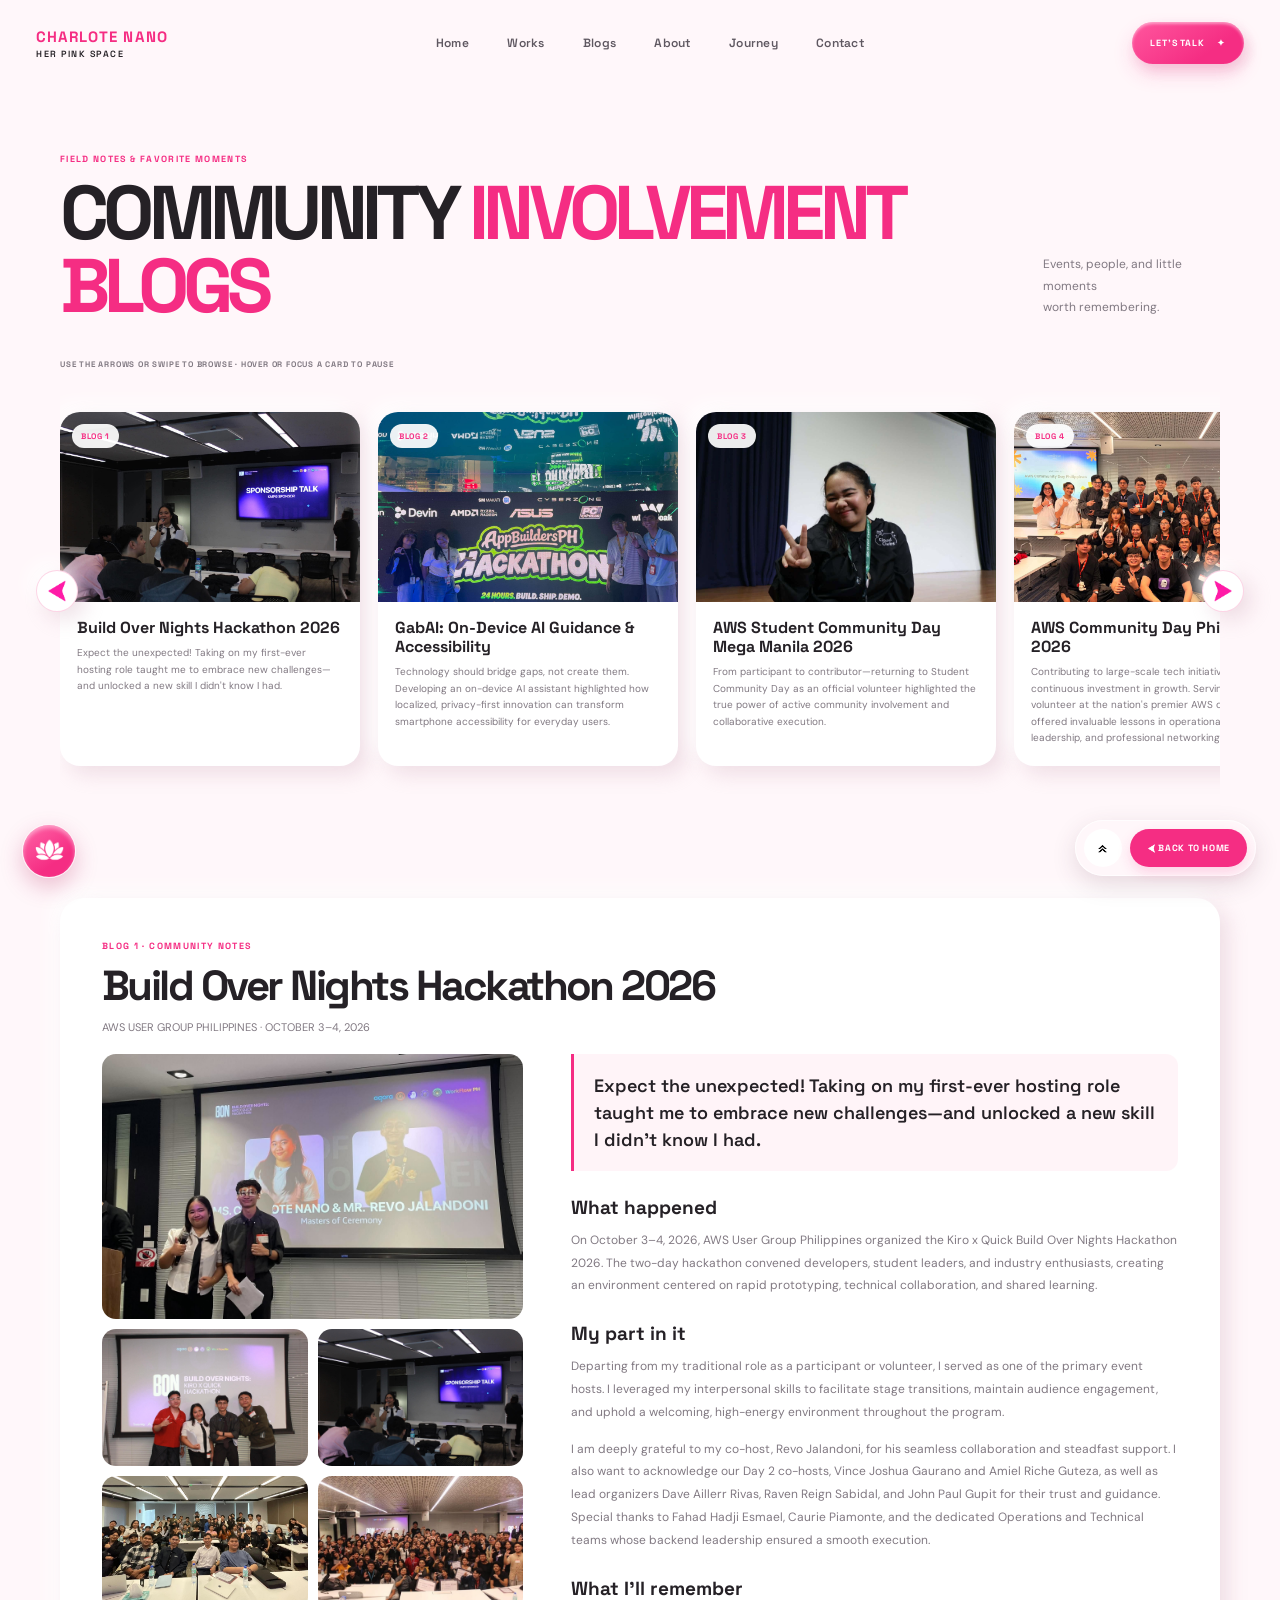
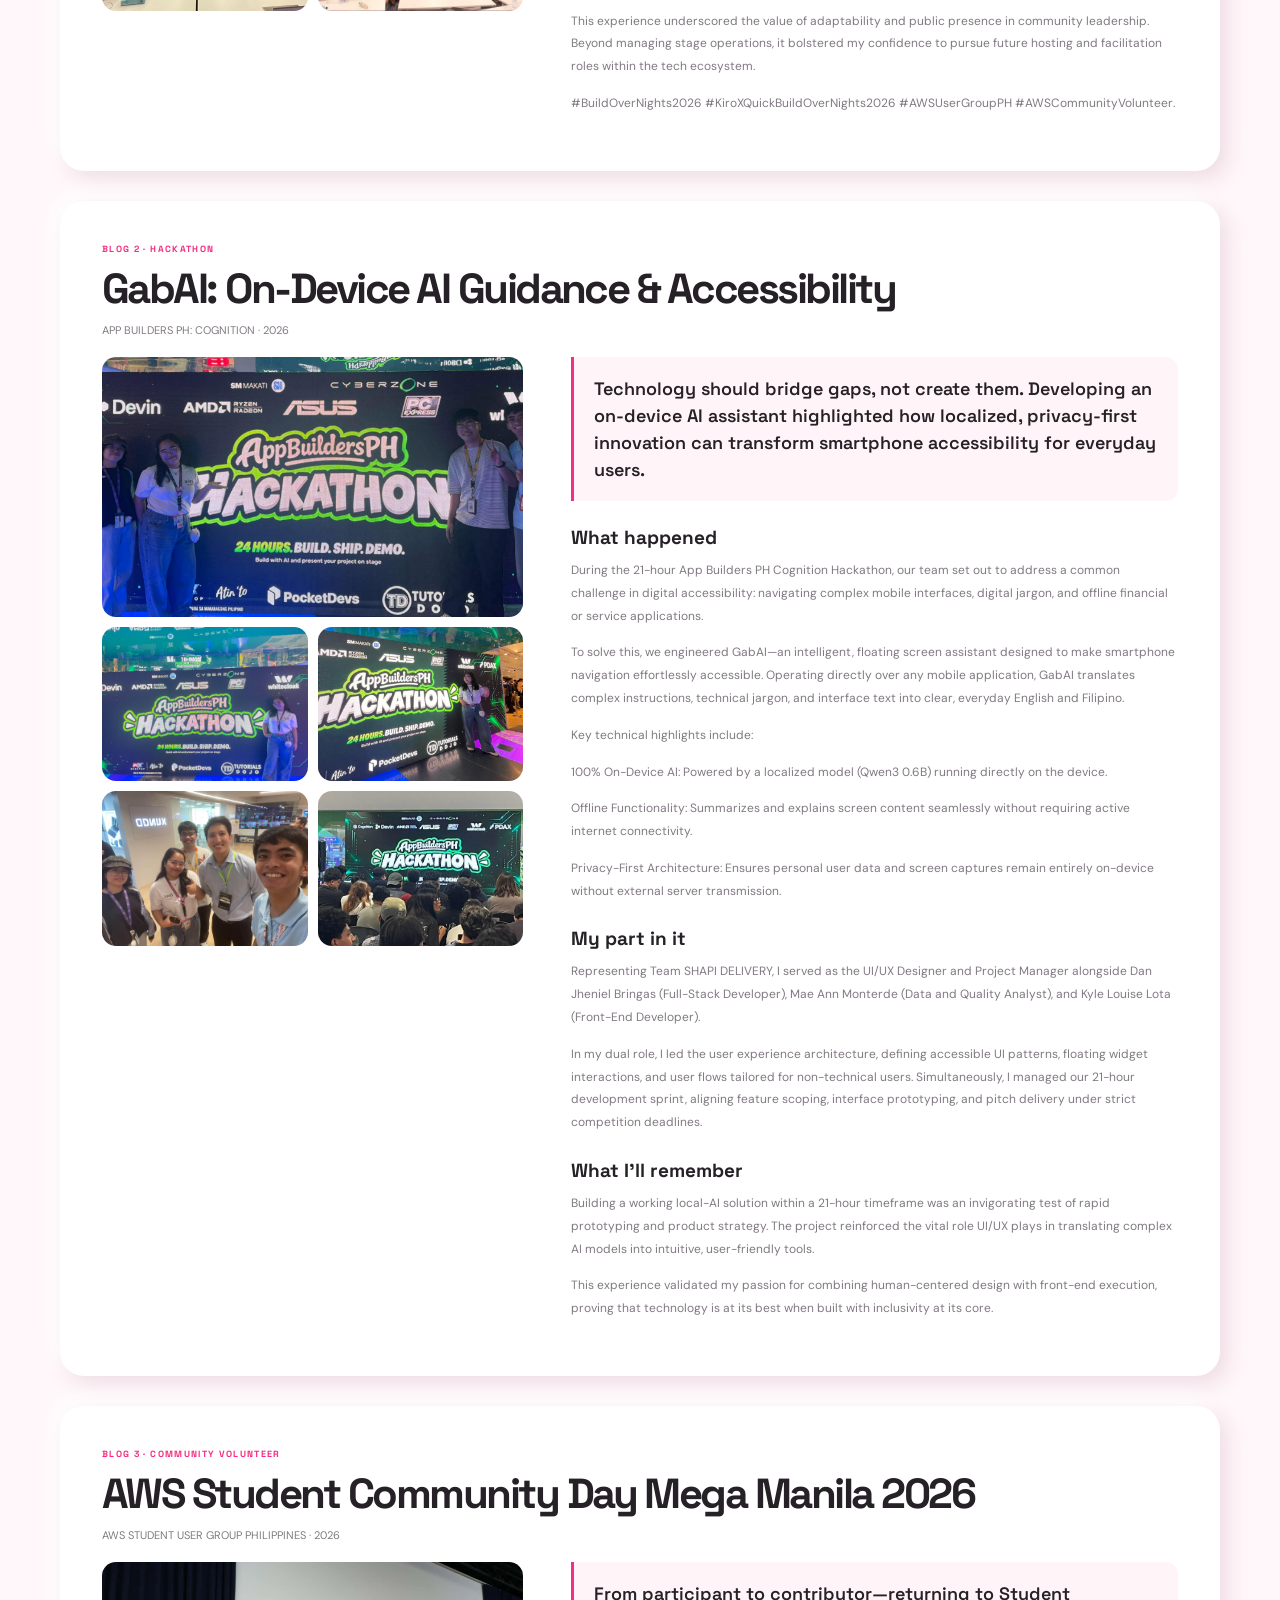
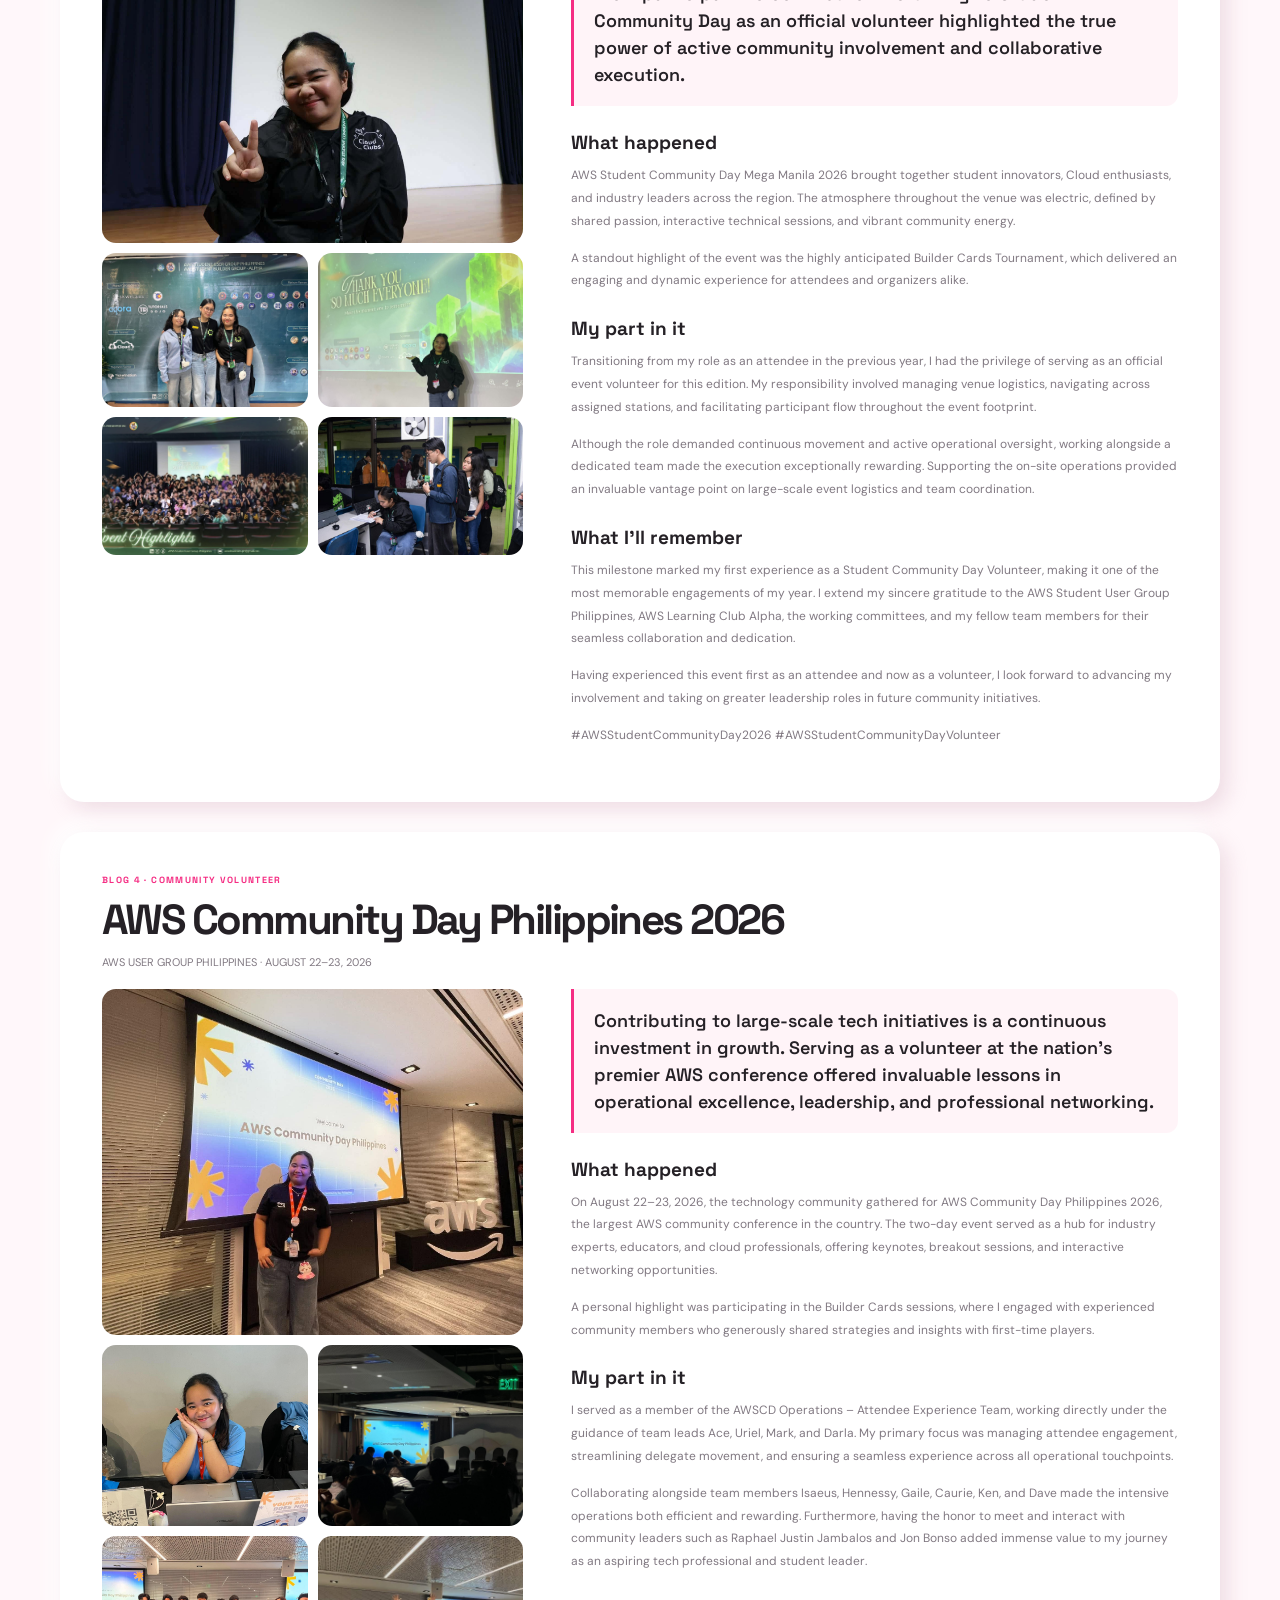
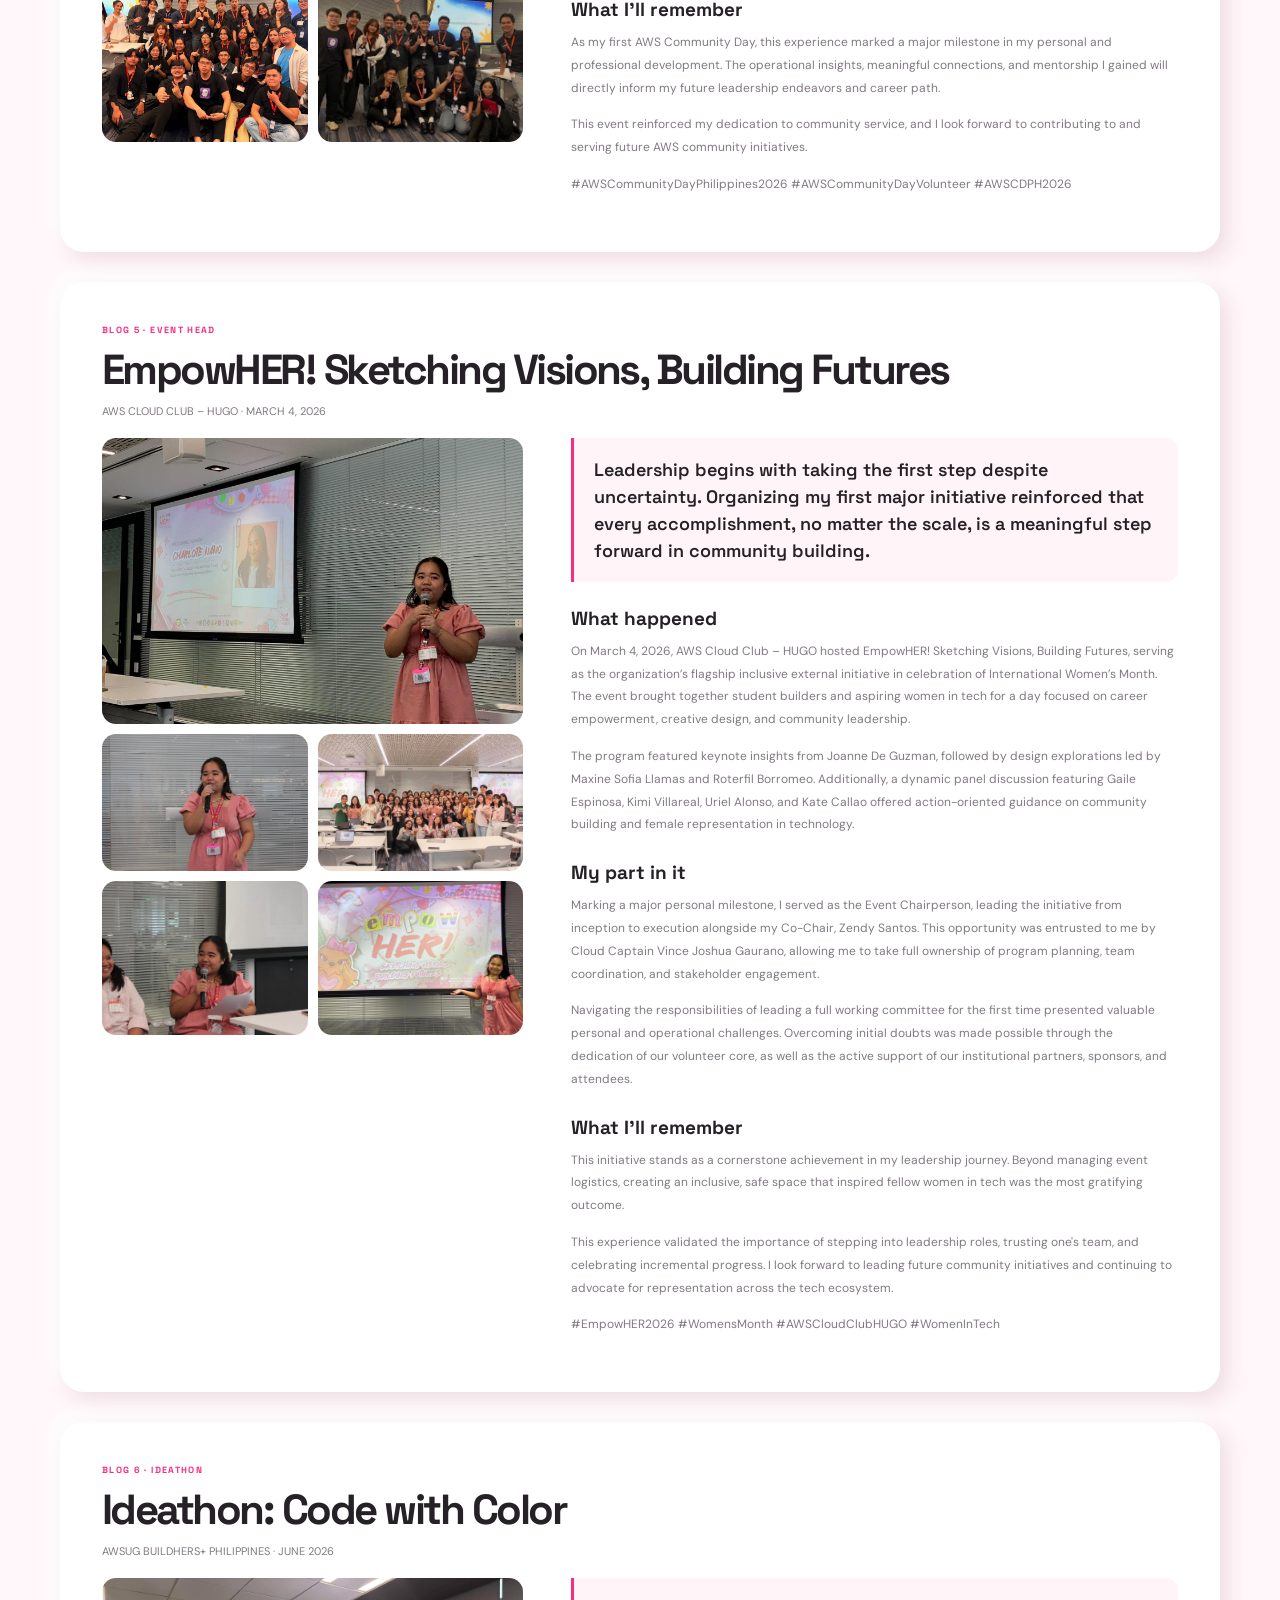
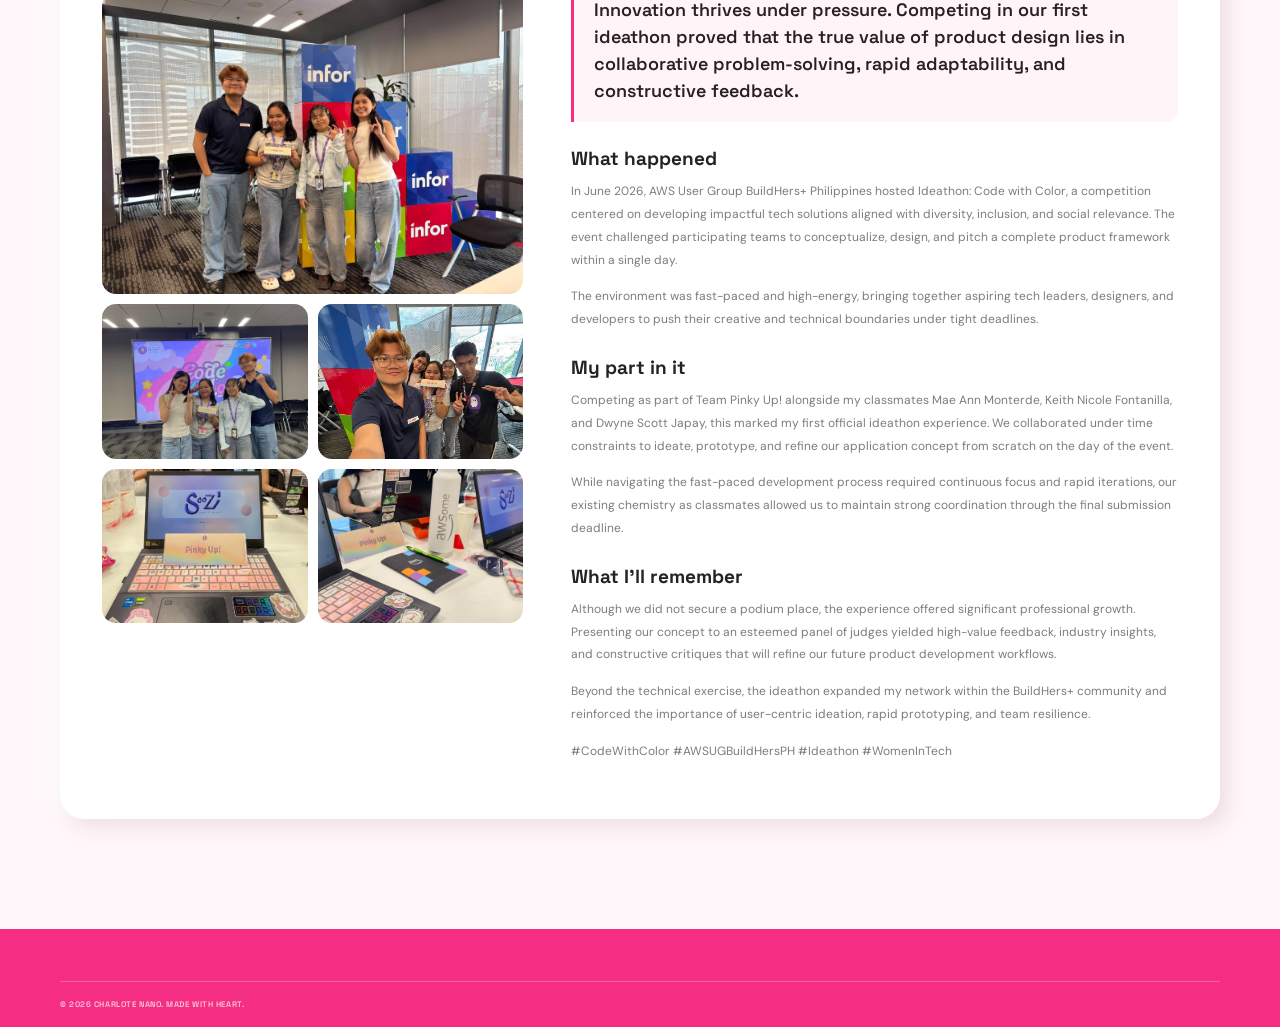
==== commit b92b8622: "Updated symbols" ====
--- a/blogs.html
+++ b/blogs.html
@@ -51,39 +51,39 @@
                 <span class="blog-slide-copy"><strong></strong><span></span></span>
               </a>
               <a class="blog-slide-card" href="#blog-2" data-blog-id="blog-2">
-                <span class="blog-slide-cover cover-devcon"><span class="photo-placeholder" aria-hidden="true">✳<small>EVENT PHOTO</small></span><span class="blog-slide-number">BLOG 2</span></span>
+                <span class="blog-slide-cover cover-devcon"><span class="photo-placeholder" aria-hidden="true"><img class="ui-asterisk" src="assets/asteriskpink.png" alt=""><small>EVENT PHOTO</small></span><span class="blog-slide-number">BLOG 2</span></span>
                 <span class="blog-slide-copy"><strong>AWS Student Community Day Mega Manila 2026</strong><span>Notes from helping out, meeting the community, and learning together.</span></span>
               </a>
               <a class="blog-slide-card" href="#blog-3" data-blog-id="blog-3">
-                <span class="blog-slide-cover cover-gdg"><span class="photo-placeholder" aria-hidden="true">✳<small>EVENT PHOTO</small></span><span class="blog-slide-number">BLOG 3</span></span>
+                <span class="blog-slide-cover cover-gdg"><span class="photo-placeholder" aria-hidden="true"><img class="ui-asterisk" src="assets/asteriskpink.png" alt=""><small>EVENT PHOTO</small></span><span class="blog-slide-number">BLOG 3</span></span>
                 <span class="blog-slide-copy"><strong>A day with the campus community</strong><span>A GDG event recap and a few moments worth remembering.</span></span>
               </a>
               <a class="blog-slide-card" href="#blog-4" data-blog-id="blog-4">
-                <span class="blog-slide-cover cover-pink"><span class="photo-placeholder" aria-hidden="true">✳<small>EVENT PHOTO</small></span><span class="blog-slide-number">BLOG 4</span></span>
+                <span class="blog-slide-cover cover-pink"><span class="photo-placeholder" aria-hidden="true"><img class="ui-asterisk" src="assets/asteriskpink.png" alt=""><small>EVENT PHOTO</small></span><span class="blog-slide-number">BLOG 4</span></span>
                 <span class="blog-slide-copy"><strong>One more day together</strong><span>Add a short description of this event and what made it special.</span></span>
               </a>
               <a class="blog-slide-card" href="#blog-5" data-blog-id="blog-5">
-                <span class="blog-slide-cover cover-blue"><span class="photo-placeholder" aria-hidden="true">✳<small>EVENT PHOTO</small></span><span class="blog-slide-number">BLOG 5</span></span>
+                <span class="blog-slide-cover cover-blue"><span class="photo-placeholder" aria-hidden="true"><img class="ui-asterisk" src="assets/asteriskpink.png" alt=""><small>EVENT PHOTO</small></span><span class="blog-slide-number">BLOG 5</span></span>
                 <span class="blog-slide-copy"><strong>Notes from a new experience</strong><span>Save a spot for a favorite moment, lesson, or new connection.</span></span>
               </a>
               <a class="blog-slide-card" href="#blog-6" data-blog-id="blog-6">
-                <span class="blog-slide-cover cover-lilac"><span class="photo-placeholder" aria-hidden="true">✳<small>EVENT PHOTO</small></span><span class="blog-slide-number">BLOG 6</span></span>
+                <span class="blog-slide-cover cover-lilac"><span class="photo-placeholder" aria-hidden="true"><img class="ui-asterisk" src="assets/asteriskpink.png" alt=""><small>EVENT PHOTO</small></span><span class="blog-slide-number">BLOG 6</span></span>
                 <span class="blog-slide-copy"><strong>Learning alongside the community</strong><span>Write a few lines about what you did and what you learned.</span></span>
               </a>
               <a class="blog-slide-card" href="#blog-7">
-                <span class="blog-slide-cover cover-pink"><span class="photo-placeholder" aria-hidden="true">✳<small>EVENT PHOTO</small></span><span class="blog-slide-number">BLOG 7</span></span>
+                <span class="blog-slide-cover cover-pink"><span class="photo-placeholder" aria-hidden="true"><img class="ui-asterisk" src="assets/asteriskpink.png" alt=""><small>EVENT PHOTO</small></span><span class="blog-slide-number">BLOG 7</span></span>
                 <span class="blog-slide-copy"><strong>A little behind the scenes</strong><span>Add a glimpse of the preparation and teamwork behind an event.</span></span>
               </a>
               <a class="blog-slide-card" href="#blog-8">
-                <span class="blog-slide-cover cover-blue"><span class="photo-placeholder" aria-hidden="true">✳<small>EVENT PHOTO</small></span><span class="blog-slide-number">BLOG 8</span></span>
+                <span class="blog-slide-cover cover-blue"><span class="photo-placeholder" aria-hidden="true"><img class="ui-asterisk" src="assets/asteriskpink.png" alt=""><small>EVENT PHOTO</small></span><span class="blog-slide-number">BLOG 8</span></span>
                 <span class="blog-slide-copy"><strong>People who made the day</strong><span>Remember the people you met and the moment you shared.</span></span>
               </a>
               <a class="blog-slide-card" href="#blog-9">
-                <span class="blog-slide-cover cover-lilac"><span class="photo-placeholder" aria-hidden="true">✳<small>EVENT PHOTO</small></span><span class="blog-slide-number">BLOG 9</span></span>
+                <span class="blog-slide-cover cover-lilac"><span class="photo-placeholder" aria-hidden="true"><img class="ui-asterisk" src="assets/asteriskpink.png" alt=""><small>EVENT PHOTO</small></span><span class="blog-slide-number">BLOG 9</span></span>
                 <span class="blog-slide-copy"><strong>Another chapter in the making</strong><span>Leave a short event recap here for a future community story.</span></span>
               </a>
               <a class="blog-slide-card" href="#blog-10">
-                <span class="blog-slide-cover cover-pink"><span class="photo-placeholder" aria-hidden="true">✳<small>EVENT PHOTO</small></span><span class="blog-slide-number">BLOG 10</span></span>
+                <span class="blog-slide-cover cover-pink"><span class="photo-placeholder" aria-hidden="true"><img class="ui-asterisk" src="assets/asteriskpink.png" alt=""><small>EVENT PHOTO</small></span><span class="blog-slide-number">BLOG 10</span></span>
                 <span class="blog-slide-copy"><strong>One for the memory book</strong><span>Add the event, a photo, and the details you want to remember.</span></span>
               </a>
 
@@ -95,47 +95,47 @@
                 <span class="blog-slide-copy"><strong></strong><span></span></span>
               </a>
               <a class="blog-slide-card" href="#blog-2" data-blog-id="blog-2" tabindex="-1">
-                <span class="blog-slide-cover cover-devcon"><span class="photo-placeholder">✳<small>EVENT PHOTO</small></span><span class="blog-slide-number">BLOG 2</span></span>
+                <span class="blog-slide-cover cover-devcon"><span class="photo-placeholder"><img class="ui-asterisk" src="assets/asteriskpink.png" alt=""><small>EVENT PHOTO</small></span><span class="blog-slide-number">BLOG 2</span></span>
                 <span class="blog-slide-copy"><strong>AWS Student Community Day Mega Manila 2026</strong><span>Notes from helping out, meeting the community, and learning together.</span></span>
               </a>
               <a class="blog-slide-card" href="#blog-3" data-blog-id="blog-3" tabindex="-1">
-                <span class="blog-slide-cover cover-gdg"><span class="photo-placeholder">✳<small>EVENT PHOTO</small></span><span class="blog-slide-number">BLOG 3</span></span>
+                <span class="blog-slide-cover cover-gdg"><span class="photo-placeholder"><img class="ui-asterisk" src="assets/asteriskpink.png" alt=""><small>EVENT PHOTO</small></span><span class="blog-slide-number">BLOG 3</span></span>
                 <span class="blog-slide-copy"><strong>A day with the campus community</strong><span>A GDG event recap and a few moments worth remembering.</span></span>
               </a>
               <a class="blog-slide-card" href="#blog-4" data-blog-id="blog-4" tabindex="-1">
-                <span class="blog-slide-cover cover-pink"><span class="photo-placeholder">✳<small>EVENT PHOTO</small></span><span class="blog-slide-number">BLOG 4</span></span>
+                <span class="blog-slide-cover cover-pink"><span class="photo-placeholder"><img class="ui-asterisk" src="assets/asteriskpink.png" alt=""><small>EVENT PHOTO</small></span><span class="blog-slide-number">BLOG 4</span></span>
                 <span class="blog-slide-copy"><strong>One more day together</strong><span>Add a short description of this event and what made it special.</span></span>
               </a>
               <a class="blog-slide-card" href="#blog-5" data-blog-id="blog-5" tabindex="-1">
-                <span class="blog-slide-cover cover-blue"><span class="photo-placeholder">✳<small>EVENT PHOTO</small></span><span class="blog-slide-number">BLOG 5</span></span>
+                <span class="blog-slide-cover cover-blue"><span class="photo-placeholder"><img class="ui-asterisk" src="assets/asteriskpink.png" alt=""><small>EVENT PHOTO</small></span><span class="blog-slide-number">BLOG 5</span></span>
                 <span class="blog-slide-copy"><strong>Notes from a new experience</strong><span>Save a spot for a favorite moment, lesson, or new connection.</span></span>
               </a>
               <a class="blog-slide-card" href="#blog-6" data-blog-id="blog-6" tabindex="-1">
-                <span class="blog-slide-cover cover-lilac"><span class="photo-placeholder">✳<small>EVENT PHOTO</small></span><span class="blog-slide-number">BLOG 6</span></span>
+                <span class="blog-slide-cover cover-lilac"><span class="photo-placeholder"><img class="ui-asterisk" src="assets/asteriskpink.png" alt=""><small>EVENT PHOTO</small></span><span class="blog-slide-number">BLOG 6</span></span>
                 <span class="blog-slide-copy"><strong>Learning alongside the community</strong><span>Write a few lines about what you did and what you learned.</span></span>
               </a>
               <a class="blog-slide-card" href="#blog-7" tabindex="-1">
-                <span class="blog-slide-cover cover-pink"><span class="photo-placeholder">✳<small>EVENT PHOTO</small></span><span class="blog-slide-number">BLOG 7</span></span>
+                <span class="blog-slide-cover cover-pink"><span class="photo-placeholder"><img class="ui-asterisk" src="assets/asteriskpink.png" alt=""><small>EVENT PHOTO</small></span><span class="blog-slide-number">BLOG 7</span></span>
                 <span class="blog-slide-copy"><strong>A little behind the scenes</strong><span>Add a glimpse of the preparation and teamwork behind an event.</span></span>
               </a>
               <a class="blog-slide-card" href="#blog-8" tabindex="-1">
-                <span class="blog-slide-cover cover-blue"><span class="photo-placeholder">✳<small>EVENT PHOTO</small></span><span class="blog-slide-number">BLOG 8</span></span>
+                <span class="blog-slide-cover cover-blue"><span class="photo-placeholder"><img class="ui-asterisk" src="assets/asteriskpink.png" alt=""><small>EVENT PHOTO</small></span><span class="blog-slide-number">BLOG 8</span></span>
                 <span class="blog-slide-copy"><strong>People who made the day</strong><span>Remember the people you met and the moment you shared.</span></span>
               </a>
               <a class="blog-slide-card" href="#blog-9" tabindex="-1">
-                <span class="blog-slide-cover cover-lilac"><span class="photo-placeholder">✳<small>EVENT PHOTO</small></span><span class="blog-slide-number">BLOG 9</span></span>
+                <span class="blog-slide-cover cover-lilac"><span class="photo-placeholder"><img class="ui-asterisk" src="assets/asteriskpink.png" alt=""><small>EVENT PHOTO</small></span><span class="blog-slide-number">BLOG 9</span></span>
                 <span class="blog-slide-copy"><strong>Another chapter in the making</strong><span>Leave a short event recap here for a future community story.</span></span>
               </a>
               <a class="blog-slide-card" href="#blog-10" tabindex="-1">
-                <span class="blog-slide-cover cover-pink"><span class="photo-placeholder">✳<small>EVENT PHOTO</small></span><span class="blog-slide-number">BLOG 10</span></span>
+                <span class="blog-slide-cover cover-pink"><span class="photo-placeholder"><img class="ui-asterisk" src="assets/asteriskpink.png" alt=""><small>EVENT PHOTO</small></span><span class="blog-slide-number">BLOG 10</span></span>
                 <span class="blog-slide-copy"><strong>One for the memory book</strong><span>Add the event, a photo, and the details you want to remember.</span></span>
               </a>
               </div>
             </div>
           </div>
             <nav class="blog-carousel-controls" aria-label="Community blog carousel controls">
-              <button type="button" class="blog-carousel-arrow" data-carousel-direction="-1" aria-label="Scroll community blogs left">←</button>
-              <button type="button" class="blog-carousel-arrow" data-carousel-direction="1" aria-label="Scroll community blogs right">→</button>
+              <button type="button" class="blog-carousel-arrow" data-carousel-direction="-1" aria-label="Scroll community blogs left"><img class="ui-arrow" src="assets/arrowleft.png" alt=""></button>
+              <button type="button" class="blog-carousel-arrow" data-carousel-direction="1" aria-label="Scroll community blogs right"><img class="ui-arrow" src="assets/arrowright.png" alt=""></button>
             </nav>
           </div>
       </section>
@@ -169,7 +169,7 @@
           <p class="blog-detail-meta">DEVCON MANILA CHAPTER · DATE TO ADD</p>
           <div class="blog-story-layout">
             <div class="blog-photo-gallery" aria-label="Event photo placeholders">
-              <div class="blog-photo-slot cover-devcon"><span class="photo-placeholder" aria-hidden="true">✳<small>EVENT PHOTO 1</small></span></div><div class="blog-photo-slot cover-blue"><span class="photo-placeholder" aria-hidden="true">✳<small>EVENT PHOTO 2</small></span></div><div class="blog-photo-slot cover-pink"><span class="photo-placeholder" aria-hidden="true">✳<small>EVENT PHOTO 3</small></span></div><div class="blog-photo-slot cover-lilac"><span class="photo-placeholder" aria-hidden="true">✳<small>EVENT PHOTO 4</small></span></div><div class="blog-photo-slot cover-devcon"><span class="photo-placeholder" aria-hidden="true">✳<small>EVENT PHOTO 5</small></span></div>
+              <div class="blog-photo-slot cover-devcon"><span class="photo-placeholder" aria-hidden="true"><img class="ui-asterisk" src="assets/asteriskpink.png" alt=""><small>EVENT PHOTO 1</small></span></div><div class="blog-photo-slot cover-blue"><span class="photo-placeholder" aria-hidden="true"><img class="ui-asterisk" src="assets/asteriskpink.png" alt=""><small>EVENT PHOTO 2</small></span></div><div class="blog-photo-slot cover-pink"><span class="photo-placeholder" aria-hidden="true"><img class="ui-asterisk" src="assets/asteriskpink.png" alt=""><small>EVENT PHOTO 3</small></span></div><div class="blog-photo-slot cover-lilac"><span class="photo-placeholder" aria-hidden="true"><img class="ui-asterisk" src="assets/asteriskpink.png" alt=""><small>EVENT PHOTO 4</small></span></div><div class="blog-photo-slot cover-devcon"><span class="photo-placeholder" aria-hidden="true"><img class="ui-asterisk" src="assets/asteriskpink.png" alt=""><small>EVENT PHOTO 5</small></span></div>
             </div>
             <div class="blog-detail-body"><p class="blog-placeholder-note">Add the event name, date, and your own photos when you’re ready to share the recap.</p><h3>What happened</h3><p>Introduce the event and share what made the day stand out. Describe the venue, the energy in the room, and what attendees had come together to explore.</p><p>Walk through a few moments from the day: a session you enjoyed, a busy stretch of event setup, or a conversation that stayed with you after things wrapped up.</p><h3>My part in it</h3><p>Write about your work as an Operations Logistics Specialist and the people who made it possible. Explain what you helped coordinate and how the team worked together behind the scenes.</p><p>Add a detail about a challenge, a task you were proud to finish, or something you learned from working on a community event.</p><h3>What I’ll remember</h3><p>Share a favorite moment, something you learned, or a behind-the-scenes detail from the day. Add a thank-you to the organizers, volunteers, or attendees who made the event meaningful.</p></div>
           </div>
@@ -181,7 +181,7 @@
           <p class="blog-detail-meta">GOOGLE DEVELOPERS GROUP ON CAMPUS · DATE TO ADD</p>
           <div class="blog-story-layout">
             <div class="blog-photo-gallery" aria-label="Event photo placeholders">
-              <div class="blog-photo-slot cover-gdg"><span class="photo-placeholder" aria-hidden="true">✳<small>EVENT PHOTO 1</small></span></div><div class="blog-photo-slot cover-lilac"><span class="photo-placeholder" aria-hidden="true">✳<small>EVENT PHOTO 2</small></span></div><div class="blog-photo-slot cover-blue"><span class="photo-placeholder" aria-hidden="true">✳<small>EVENT PHOTO 3</small></span></div><div class="blog-photo-slot cover-pink"><span class="photo-placeholder" aria-hidden="true">✳<small>EVENT PHOTO 4</small></span></div><div class="blog-photo-slot cover-gdg"><span class="photo-placeholder" aria-hidden="true">✳<small>EVENT PHOTO 5</small></span></div>
+              <div class="blog-photo-slot cover-gdg"><span class="photo-placeholder" aria-hidden="true"><img class="ui-asterisk" src="assets/asteriskpink.png" alt=""><small>EVENT PHOTO 1</small></span></div><div class="blog-photo-slot cover-lilac"><span class="photo-placeholder" aria-hidden="true"><img class="ui-asterisk" src="assets/asteriskpink.png" alt=""><small>EVENT PHOTO 2</small></span></div><div class="blog-photo-slot cover-blue"><span class="photo-placeholder" aria-hidden="true"><img class="ui-asterisk" src="assets/asteriskpink.png" alt=""><small>EVENT PHOTO 3</small></span></div><div class="blog-photo-slot cover-pink"><span class="photo-placeholder" aria-hidden="true"><img class="ui-asterisk" src="assets/asteriskpink.png" alt=""><small>EVENT PHOTO 4</small></span></div><div class="blog-photo-slot cover-gdg"><span class="photo-placeholder" aria-hidden="true"><img class="ui-asterisk" src="assets/asteriskpink.png" alt=""><small>EVENT PHOTO 5</small></span></div>
             </div>
             <div class="blog-detail-body"><p class="blog-placeholder-note">Add the event name, date, and your own photos when you’re ready to share the recap.</p><h3>What happened</h3><p>Introduce the campus event and what brought everyone together. Share how the day began, what the program included, and what made the campus feel full of energy.</p><p>Describe a session, activity, or conversation that caught your attention. A small moment can tell just as much of the story as the big highlights.</p><h3>My part in it</h3><p>Share what you contributed, the people you met along the way, and what you enjoyed about being part of the campus community.</p><p>Add a few details about how the team prepared, what you worked on during the event, or what you discovered by taking part.</p><h3>What I’ll remember</h3><p>Add a favorite moment, something you learned, or a memory from the campus community. Finish with a thought you’d like to remember before the next gathering.</p></div>
           </div>
@@ -192,7 +192,7 @@
           <p class="blog-detail-meta">EVENT NAME · DATE TO ADD</p>
           <div class="blog-story-layout">
             <div class="blog-photo-gallery" aria-label="Event photo placeholders">
-              <div class="blog-photo-slot cover-pink"><span class="photo-placeholder" aria-hidden="true">✳<small>EVENT PHOTO 1</small></span></div><div class="blog-photo-slot cover-blue"><span class="photo-placeholder" aria-hidden="true">✳<small>EVENT PHOTO 2</small></span></div><div class="blog-photo-slot cover-lilac"><span class="photo-placeholder" aria-hidden="true">✳<small>EVENT PHOTO 3</small></span></div><div class="blog-photo-slot cover-buildhers"><span class="photo-placeholder" aria-hidden="true">✳<small>EVENT PHOTO 4</small></span></div><div class="blog-photo-slot cover-pink"><span class="photo-placeholder" aria-hidden="true">✳<small>EVENT PHOTO 5</small></span></div>
+              <div class="blog-photo-slot cover-pink"><span class="photo-placeholder" aria-hidden="true"><img class="ui-asterisk" src="assets/asteriskpink.png" alt=""><small>EVENT PHOTO 1</small></span></div><div class="blog-photo-slot cover-blue"><span class="photo-placeholder" aria-hidden="true"><img class="ui-asterisk" src="assets/asteriskpink.png" alt=""><small>EVENT PHOTO 2</small></span></div><div class="blog-photo-slot cover-lilac"><span class="photo-placeholder" aria-hidden="true"><img class="ui-asterisk" src="assets/asteriskpink.png" alt=""><small>EVENT PHOTO 3</small></span></div><div class="blog-photo-slot cover-buildhers"><span class="photo-placeholder" aria-hidden="true"><img class="ui-asterisk" src="assets/asteriskpink.png" alt=""><small>EVENT PHOTO 4</small></span></div><div class="blog-photo-slot cover-pink"><span class="photo-placeholder" aria-hidden="true"><img class="ui-asterisk" src="assets/asteriskpink.png" alt=""><small>EVENT PHOTO 5</small></span></div>
             </div>
             <div class="blog-detail-body"><p class="blog-placeholder-note">Replace this text with your event name, date, photos, and recap.</p><h3>What happened</h3><p>Introduce the gathering and explain what brought everyone together. Add the venue, the schedule, and the moment when the day started to feel special.</p><p>Share a short sequence of highlights so readers can follow along, from arriving at the event to the activities or conversations that stood out.</p><h3>My part in it</h3><p>Write about what you did, who you worked with, and how you got involved. Include a detail about the preparation or teamwork that helped the event come together.</p><p>Use this paragraph for an unexpected moment, a challenge you handled, or a new connection you made during the day.</p><h3>What I’ll remember</h3><p>Write about a favorite moment or something you learned. Add a final thought, thank-you, or note about what you hope to do next.</p></div>
           </div>
@@ -203,7 +203,7 @@
           <p class="blog-detail-meta">EVENT NAME · DATE TO ADD</p>
           <div class="blog-story-layout">
             <div class="blog-photo-gallery" aria-label="Event photo placeholders">
-              <div class="blog-photo-slot cover-blue"><span class="photo-placeholder" aria-hidden="true">✳<small>EVENT PHOTO 1</small></span></div><div class="blog-photo-slot cover-pink"><span class="photo-placeholder" aria-hidden="true">✳<small>EVENT PHOTO 2</small></span></div><div class="blog-photo-slot cover-lilac"><span class="photo-placeholder" aria-hidden="true">✳<small>EVENT PHOTO 3</small></span></div><div class="blog-photo-slot cover-buildhers"><span class="photo-placeholder" aria-hidden="true">✳<small>EVENT PHOTO 4</small></span></div><div class="blog-photo-slot cover-blue"><span class="photo-placeholder" aria-hidden="true">✳<small>EVENT PHOTO 5</small></span></div>
+              <div class="blog-photo-slot cover-blue"><span class="photo-placeholder" aria-hidden="true"><img class="ui-asterisk" src="assets/asteriskpink.png" alt=""><small>EVENT PHOTO 1</small></span></div><div class="blog-photo-slot cover-pink"><span class="photo-placeholder" aria-hidden="true"><img class="ui-asterisk" src="assets/asteriskpink.png" alt=""><small>EVENT PHOTO 2</small></span></div><div class="blog-photo-slot cover-lilac"><span class="photo-placeholder" aria-hidden="true"><img class="ui-asterisk" src="assets/asteriskpink.png" alt=""><small>EVENT PHOTO 3</small></span></div><div class="blog-photo-slot cover-buildhers"><span class="photo-placeholder" aria-hidden="true"><img class="ui-asterisk" src="assets/asteriskpink.png" alt=""><small>EVENT PHOTO 4</small></span></div><div class="blog-photo-slot cover-blue"><span class="photo-placeholder" aria-hidden="true"><img class="ui-asterisk" src="assets/asteriskpink.png" alt=""><small>EVENT PHOTO 5</small></span></div>
             </div>
             <div class="blog-detail-body"><p class="blog-placeholder-note">Replace this text with your event name, date, photos, and recap.</p><h3>What happened</h3><p>Introduce the event and the experience you want to share. Explain what inspired you to attend and what you were looking forward to beforehand.</p><p>Take readers through a few highlights: the people, places, activities, and small details that helped make the day your own.</p><h3>My part in it</h3><p>Write about how you took part, what you helped with, and what you discovered along the way.</p><p>Add a reflection about a new skill, a conversation, or something that felt different from what you expected.</p><h3>What I’ll remember</h3><p>Add a favorite moment, lesson, or new connection. Close with a thought you want to bring to your next experience.</p></div>
           </div>
@@ -214,7 +214,7 @@
           <p class="blog-detail-meta">EVENT NAME · DATE TO ADD</p>
           <div class="blog-story-layout">
             <div class="blog-photo-gallery" aria-label="Event photo placeholders">
-              <div class="blog-photo-slot cover-lilac"><span class="photo-placeholder" aria-hidden="true">✳<small>EVENT PHOTO 1</small></span></div><div class="blog-photo-slot cover-blue"><span class="photo-placeholder" aria-hidden="true">✳<small>EVENT PHOTO 2</small></span></div><div class="blog-photo-slot cover-pink"><span class="photo-placeholder" aria-hidden="true">✳<small>EVENT PHOTO 3</small></span></div><div class="blog-photo-slot cover-buildhers"><span class="photo-placeholder" aria-hidden="true">✳<small>EVENT PHOTO 4</small></span></div><div class="blog-photo-slot cover-lilac"><span class="photo-placeholder" aria-hidden="true">✳<small>EVENT PHOTO 5</small></span></div>
+              <div class="blog-photo-slot cover-lilac"><span class="photo-placeholder" aria-hidden="true"><img class="ui-asterisk" src="assets/asteriskpink.png" alt=""><small>EVENT PHOTO 1</small></span></div><div class="blog-photo-slot cover-blue"><span class="photo-placeholder" aria-hidden="true"><img class="ui-asterisk" src="assets/asteriskpink.png" alt=""><small>EVENT PHOTO 2</small></span></div><div class="blog-photo-slot cover-pink"><span class="photo-placeholder" aria-hidden="true"><img class="ui-asterisk" src="assets/asteriskpink.png" alt=""><small>EVENT PHOTO 3</small></span></div><div class="blog-photo-slot cover-buildhers"><span class="photo-placeholder" aria-hidden="true"><img class="ui-asterisk" src="assets/asteriskpink.png" alt=""><small>EVENT PHOTO 4</small></span></div><div class="blog-photo-slot cover-lilac"><span class="photo-placeholder" aria-hidden="true"><img class="ui-asterisk" src="assets/asteriskpink.png" alt=""><small>EVENT PHOTO 5</small></span></div>
             </div>
             <div class="blog-detail-body"><p class="blog-placeholder-note">Replace this text with your event name, date, photos, and recap.</p><h3>What happened</h3><p>Introduce the event and the community around it. Share what the gathering was about and what made you want to join.</p><p>Describe a few parts of the day in order, including a talk, activity, or conversation that made you feel connected to the group.</p><h3>My part in it</h3><p>Write about how you participated and what you contributed. Mention the people who made you feel welcome or helped you learn something new.</p><p>Add a detail about an idea you heard, a question you asked, or a moment when you felt part of the community.</p><h3>What I’ll remember</h3><p>Share what you learned or the moment that stayed with you. Finish with what you hope to explore or do next.</p></div>
           </div>
@@ -225,7 +225,7 @@
           <p class="blog-detail-meta">EVENT NAME · DATE TO ADD</p>
           <div class="blog-story-layout">
             <div class="blog-photo-gallery" aria-label="Event photo placeholders">
-              <div class="blog-photo-slot cover-pink"><span class="photo-placeholder" aria-hidden="true">✳<small>EVENT PHOTO 1</small></span></div><div class="blog-photo-slot cover-buildhers"><span class="photo-placeholder" aria-hidden="true">✳<small>EVENT PHOTO 2</small></span></div><div class="blog-photo-slot cover-blue"><span class="photo-placeholder" aria-hidden="true">✳<small>EVENT PHOTO 3</small></span></div><div class="blog-photo-slot cover-lilac"><span class="photo-placeholder" aria-hidden="true">✳<small>EVENT PHOTO 4</small></span></div><div class="blog-photo-slot cover-pink"><span class="photo-placeholder" aria-hidden="true">✳<small>EVENT PHOTO 5</small></span></div>
+              <div class="blog-photo-slot cover-pink"><span class="photo-placeholder" aria-hidden="true"><img class="ui-asterisk" src="assets/asteriskpink.png" alt=""><small>EVENT PHOTO 1</small></span></div><div class="blog-photo-slot cover-buildhers"><span class="photo-placeholder" aria-hidden="true"><img class="ui-asterisk" src="assets/asteriskpink.png" alt=""><small>EVENT PHOTO 2</small></span></div><div class="blog-photo-slot cover-blue"><span class="photo-placeholder" aria-hidden="true"><img class="ui-asterisk" src="assets/asteriskpink.png" alt=""><small>EVENT PHOTO 3</small></span></div><div class="blog-photo-slot cover-lilac"><span class="photo-placeholder" aria-hidden="true"><img class="ui-asterisk" src="assets/asteriskpink.png" alt=""><small>EVENT PHOTO 4</small></span></div><div class="blog-photo-slot cover-pink"><span class="photo-placeholder" aria-hidden="true"><img class="ui-asterisk" src="assets/asteriskpink.png" alt=""><small>EVENT PHOTO 5</small></span></div>
             </div>
             <div class="blog-detail-body"><p class="blog-placeholder-note">Replace this text with your event name, date, photos, and recap.</p><h3>Getting ready</h3><p>Share the preparation and teamwork that happened before the event began. Explain what you were responsible for and how everyone got ready for the day.</p><p>Add a small detail from the setup, planning, or last-minute coordination that gives readers a sense of what happens behind the scenes.</p><h3>During the event</h3><p>Describe how the plan came together once people arrived. Share a moment when the teamwork paid off or when the team had to adapt.</p><h3>What I’ll remember</h3><p>Add a detail or moment from behind the scenes that you’re proud of, and what you learned from being part of the team.</p></div>
           </div>
@@ -236,7 +236,7 @@
           <p class="blog-detail-meta">EVENT NAME · DATE TO ADD</p>
           <div class="blog-story-layout">
             <div class="blog-photo-gallery" aria-label="Event photo placeholders">
-              <div class="blog-photo-slot cover-blue"><span class="photo-placeholder" aria-hidden="true">✳<small>EVENT PHOTO 1</small></span></div><div class="blog-photo-slot cover-pink"><span class="photo-placeholder" aria-hidden="true">✳<small>EVENT PHOTO 2</small></span></div><div class="blog-photo-slot cover-lilac"><span class="photo-placeholder" aria-hidden="true">✳<small>EVENT PHOTO 3</small></span></div><div class="blog-photo-slot cover-buildhers"><span class="photo-placeholder" aria-hidden="true">✳<small>EVENT PHOTO 4</small></span></div><div class="blog-photo-slot cover-blue"><span class="photo-placeholder" aria-hidden="true">✳<small>EVENT PHOTO 5</small></span></div>
+              <div class="blog-photo-slot cover-blue"><span class="photo-placeholder" aria-hidden="true"><img class="ui-asterisk" src="assets/asteriskpink.png" alt=""><small>EVENT PHOTO 1</small></span></div><div class="blog-photo-slot cover-pink"><span class="photo-placeholder" aria-hidden="true"><img class="ui-asterisk" src="assets/asteriskpink.png" alt=""><small>EVENT PHOTO 2</small></span></div><div class="blog-photo-slot cover-lilac"><span class="photo-placeholder" aria-hidden="true"><img class="ui-asterisk" src="assets/asteriskpink.png" alt=""><small>EVENT PHOTO 3</small></span></div><div class="blog-photo-slot cover-buildhers"><span class="photo-placeholder" aria-hidden="true"><img class="ui-asterisk" src="assets/asteriskpink.png" alt=""><small>EVENT PHOTO 4</small></span></div><div class="blog-photo-slot cover-blue"><span class="photo-placeholder" aria-hidden="true"><img class="ui-asterisk" src="assets/asteriskpink.png" alt=""><small>EVENT PHOTO 5</small></span></div>
             </div>
             <div class="blog-detail-body"><p class="blog-placeholder-note">Replace this text with your event name, date, photos, and recap.</p><h3>What happened</h3><p>Introduce the event and the people who brought it to life. Explain what everyone gathered for and what the atmosphere was like.</p><p>Share a few highlights and describe the moments that helped you get to know the people behind the event.</p><h3>People I met</h3><p>Write about the conversations, teamwork, and connections that made this day memorable. Mention a shared idea or a kind moment that stood out.</p><h3>What I’ll remember</h3><p>Write about a meaningful conversation or shared moment, and why you think you’ll remember it long after the event.</p></div>
           </div>
@@ -247,7 +247,7 @@
           <p class="blog-detail-meta">EVENT NAME · DATE TO ADD</p>
           <div class="blog-story-layout">
             <div class="blog-photo-gallery" aria-label="Event photo placeholders">
-              <div class="blog-photo-slot cover-lilac"><span class="photo-placeholder" aria-hidden="true">✳<small>EVENT PHOTO 1</small></span></div><div class="blog-photo-slot cover-blue"><span class="photo-placeholder" aria-hidden="true">✳<small>EVENT PHOTO 2</small></span></div><div class="blog-photo-slot cover-pink"><span class="photo-placeholder" aria-hidden="true">✳<small>EVENT PHOTO 3</small></span></div><div class="blog-photo-slot cover-buildhers"><span class="photo-placeholder" aria-hidden="true">✳<small>EVENT PHOTO 4</small></span></div><div class="blog-photo-slot cover-lilac"><span class="photo-placeholder" aria-hidden="true">✳<small>EVENT PHOTO 5</small></span></div>
+              <div class="blog-photo-slot cover-lilac"><span class="photo-placeholder" aria-hidden="true"><img class="ui-asterisk" src="assets/asteriskpink.png" alt=""><small>EVENT PHOTO 1</small></span></div><div class="blog-photo-slot cover-blue"><span class="photo-placeholder" aria-hidden="true"><img class="ui-asterisk" src="assets/asteriskpink.png" alt=""><small>EVENT PHOTO 2</small></span></div><div class="blog-photo-slot cover-pink"><span class="photo-placeholder" aria-hidden="true"><img class="ui-asterisk" src="assets/asteriskpink.png" alt=""><small>EVENT PHOTO 3</small></span></div><div class="blog-photo-slot cover-buildhers"><span class="photo-placeholder" aria-hidden="true"><img class="ui-asterisk" src="assets/asteriskpink.png" alt=""><small>EVENT PHOTO 4</small></span></div><div class="blog-photo-slot cover-lilac"><span class="photo-placeholder" aria-hidden="true"><img class="ui-asterisk" src="assets/asteriskpink.png" alt=""><small>EVENT PHOTO 5</small></span></div>
             </div>
             <div class="blog-detail-body"><p class="blog-placeholder-note">Replace this text with your event name, date, photos, and recap.</p><h3>What happened</h3><p>Add a short recap of the event, where it took place, and what brought people together. Describe the first impression you had when you arrived.</p><p>Use this space to tell the story in order, from the opening moments to a highlight you want visitors to picture.</p><h3>My experience</h3><p>Share how you took part, what you learned, and who you got to meet. Include the small details that made the day feel personal.</p><h3>What I’ll remember</h3><p>Save a favorite moment or a new thing you learned, and add a final thought about being part of the community.</p></div>
           </div>
@@ -258,7 +258,7 @@
           <p class="blog-detail-meta">EVENT NAME · DATE TO ADD</p>
           <div class="blog-story-layout">
             <div class="blog-photo-gallery" aria-label="Event photo placeholders">
-              <div class="blog-photo-slot cover-pink"><span class="photo-placeholder" aria-hidden="true">✳<small>EVENT PHOTO 1</small></span></div><div class="blog-photo-slot cover-blue"><span class="photo-placeholder" aria-hidden="true">✳<small>EVENT PHOTO 2</small></span></div><div class="blog-photo-slot cover-lilac"><span class="photo-placeholder" aria-hidden="true">✳<small>EVENT PHOTO 3</small></span></div><div class="blog-photo-slot cover-buildhers"><span class="photo-placeholder" aria-hidden="true">✳<small>EVENT PHOTO 4</small></span></div><div class="blog-photo-slot cover-pink"><span class="photo-placeholder" aria-hidden="true">✳<small>EVENT PHOTO 5</small></span></div>
+              <div class="blog-photo-slot cover-pink"><span class="photo-placeholder" aria-hidden="true"><img class="ui-asterisk" src="assets/asteriskpink.png" alt=""><small>EVENT PHOTO 1</small></span></div><div class="blog-photo-slot cover-blue"><span class="photo-placeholder" aria-hidden="true"><img class="ui-asterisk" src="assets/asteriskpink.png" alt=""><small>EVENT PHOTO 2</small></span></div><div class="blog-photo-slot cover-lilac"><span class="photo-placeholder" aria-hidden="true"><img class="ui-asterisk" src="assets/asteriskpink.png" alt=""><small>EVENT PHOTO 3</small></span></div><div class="blog-photo-slot cover-buildhers"><span class="photo-placeholder" aria-hidden="true"><img class="ui-asterisk" src="assets/asteriskpink.png" alt=""><small>EVENT PHOTO 4</small></span></div><div class="blog-photo-slot cover-pink"><span class="photo-placeholder" aria-hidden="true"><img class="ui-asterisk" src="assets/asteriskpink.png" alt=""><small>EVENT PHOTO 5</small></span></div>
             </div>
             <div class="blog-detail-body"><p class="blog-placeholder-note">Replace this text with your event name, date, photos, and recap.</p><h3>What happened</h3><p>Describe the event, what you got to be part of, and what made it meaningful to you. Set the scene with a few details about the place and people.</p><p>Write about the activities, conversations, or surprises that made this event different from an ordinary day.</p><h3>My experience</h3><p>Share what you contributed and what you learned from being involved. Add a reflection about the people you worked with or something new you tried.</p><h3>What I’ll remember</h3><p>Add the details you want to remember long after the day, and a thought about what you’d like to do next.</p></div>
           </div>
@@ -267,8 +267,8 @@
     </main>
 
     <nav class="catalog-actions" aria-label="Page navigation">
-      <a class="catalog-top-link" href="#blogs-title">BACK TO TOP ↑</a>
-      <a class="catalog-home-link" href="index.html#home">← BACK TO HOME</a>
+      <a class="catalog-top-link" href="#blogs-title" aria-label="Back to top"><img class="ui-arrow" src="assets/arrowup.png" alt=""></a>
+      <a class="catalog-home-link" href="index.html#home"><img class="ui-arrow" src="assets/arrowleft.png" alt=""> &nbsp;BACK TO HOME</a>
     </nav>
 
     <footer class="site-footer">
@@ -287,13 +287,13 @@
           <input id="contact-email" name="email" type="email" autocomplete="email" required>
           <label for="contact-message">Your message</label>
           <textarea id="contact-message" name="message" rows="5" required></textarea>
-          <button class="button button-primary" type="submit">SEND MESSAGE <span aria-hidden="true">↗</span></button>
+          <button class="button button-primary" type="submit">SEND MESSAGE <span aria-hidden="true"><img class="ui-arrow" src="assets/arrowsidewhite.png" alt=""></span></button>
         </form>
       </div>
     </dialog>
     <aside class="engagement-widget" aria-label="Music and engagement">
       <button class="widget-toggle" id="engagement-toggle" type="button" aria-label="Open heart counter" aria-expanded="false" aria-controls="engagement-panel">
-        <span aria-hidden="true">✿</span>
+        <span aria-hidden="true"><img class="ui-lotus" src="assets/lotuswhite.png" alt=""></span>
       </button>
       <div class="engagement-panel" id="engagement-panel" aria-label="Hearts for Cha" hidden>
         <button class="widget-heart-button" id="give-heart" type="button" aria-label="Give Cha a heart">
--- a/styles.css
+++ b/styles.css
@@ -23,6 +23,8 @@
 a, button, [role="button"], input, select, textarea { cursor: var(--flower-cursor), pointer; }
 a { color: inherit; text-decoration: none; }
 button { font: inherit; }
+.ui-arrow, .ui-asterisk { display: inline-block; width: 1em; height: 1em; flex: 0 0 auto; object-fit: contain; vertical-align: middle; }
+.ui-lotus { display: block; object-fit: contain; }
 .section-wrap { width: min(1160px, calc(100% - 72px)); margin-inline: auto; }
 
 .site-header { position: sticky; z-index: 20; top: 0; display: flex; align-items: center; justify-content: space-between; gap: 30px; width: min(1320px, calc(100% - 72px)); margin-inline: auto; padding: 22px 0; background: rgba(255, 247, 250, .91); backdrop-filter: blur(14px); }
@@ -93,7 +95,8 @@
 .icon-shapes i:nth-child(1) { top: 15px; left: 5px; background: var(--orange); transform: rotate(-15deg); }
 .icon-shapes i:nth-child(2) { top: 6px; left: 31px; background: var(--lime); transform: rotate(12deg); }
 .icon-shapes i:nth-child(3) { top: 35px; left: 25px; background: var(--pink); transform: rotate(-8deg); }
-.icon-flower { color: #ff9a79; font-size: 73px; line-height: 1; text-shadow: 4px 8px 11px rgba(191, 93, 60, .2); transform: translateX(-50%) rotate(-12deg); }
+.icon-flower { transform: translateX(-50%) rotate(-12deg); }
+.icon-flower .ui-lotus { width: 73px; height: 73px; }
 .icon-code { width: 78px; height: 65px; border-radius: 19px; background: #e7eaff; box-shadow: inset 0 2px 4px rgba(255,255,255,.9), 5px 8px 13px rgba(84, 100, 177, .14); font-family: var(--font-display); font-size: 23px; font-weight: 700; transform: translateX(-50%) rotate(5deg); }
 .round-arrow { position: absolute; right: 16px; bottom: 14px; display: grid; width: 34px; height: 34px; place-items: center; border-radius: 50%; background: var(--pink); color: white; font-size: 16px; box-shadow: 2px 4px 9px rgba(200, 43, 107, .22); }
 
@@ -128,7 +131,8 @@
 .project-art-poster { flex-direction: column; background: #c9f447; }
 .poster-small { z-index: 1; margin-top: 12px; color: var(--charcoal); font-family: var(--font-display); font-size: 14px; font-weight: 700; letter-spacing: .15em; line-height: 1.1; text-align: center; }
 .poster-big { z-index: 1; color: var(--pink); font-family: var(--font-display); font-size: clamp(52px, 8vw, 78px); font-weight: 700; letter-spacing: -.1em; text-shadow: 2px 4px 0 rgba(255,255,255,.85), 4px 8px 15px rgba(63, 76, 22, .15); }
-.poster-flower { position: absolute; top: 20px; right: 18px; color: #ff987f; font-size: 43px; }
+.poster-flower { position: absolute; top: 20px; right: 18px; }
+.poster-flower .ui-lotus { width: 43px; height: 43px; }
 .project-art-illustration { background: linear-gradient(145deg, #f8d3e4, #fff0dc); }
 .catalog-art-image { position: absolute; inset: 0; width: 100%; height: 100%; object-fit: cover; }
 .project-art-pencil-placeholder { flex-direction: column; gap: 12px; border-style: dashed; background: linear-gradient(145deg, #fffdf9, #f5eee5); color: #8d7c70; }
@@ -136,7 +140,8 @@
 .project-art-pencil-placeholder small { font-family: var(--font-display); font-size: 8px; font-weight: 700; letter-spacing: .14em; }
 .project-art-brand { justify-content: space-around; background: #ff987f; }
 .brand-stamp { z-index: 1; display: grid; width: 144px; height: 144px; place-content: center; border: 2px solid rgba(255,255,255,.9); border-radius: 50%; background: var(--lime); color: #3a3b22; font-family: var(--font-display); font-size: 18px; font-weight: 700; letter-spacing: -.04em; line-height: 1.03; text-align: center; transform: rotate(-11deg); box-shadow: 7px 10px 18px rgba(125, 62, 52, .16); }
-.brand-flower { z-index: 1; color: white; font-size: 97px; text-shadow: 4px 8px 13px rgba(143, 63, 52, .2); }
+.brand-flower { z-index: 1; }
+.brand-flower .ui-lotus { width: 97px; height: 97px; }
 .brand-orb { position: absolute; right: 13%; bottom: -65px; width: 180px; height: 180px; border-radius: 50%; background: rgba(255,255,255,.15); }
 .project-meta { display: flex; align-items: center; justify-content: space-between; padding: 13px 4px 0; }
 .project-category { display: block; margin-bottom: 5px; color: var(--pink); font-size: 8px; font-weight: 700; }
@@ -192,7 +197,7 @@
 .catalog-actions { position: fixed; right: 24px; bottom: 24px; z-index: 20; display: flex; align-items: center; justify-content: flex-end; gap: 8px; padding: 8px; border: 1px solid rgba(255, 255, 255, .8); border-radius: 999px; background: rgba(255, 247, 250, .92); box-shadow: 0 8px 24px rgba(90, 48, 68, .15); backdrop-filter: blur(12px); }
 .catalog-home-link { display: flex; width: fit-content; min-height: 38px; align-items: center; justify-content: center; padding: 0 17px; border: 0; border-radius: 999px; background: var(--pink); color: white; font-family: var(--font-display); font-size: 9px; font-weight: 700; letter-spacing: .07em; box-shadow: 0 6px 13px rgba(245, 45, 131, .18); transition: transform .2s ease, box-shadow .2s ease; }
 .catalog-home-link:hover, .catalog-home-link:focus-visible { transform: translateY(-2px); box-shadow: 0 11px 22px rgba(245, 45, 131, .3); }
-.catalog-top-link { display: flex; min-height: 38px; align-items: center; padding: 0 12px; border-radius: 999px; background: white; color: var(--pink); font-family: var(--font-display); font-size: 9px; font-weight: 700; letter-spacing: .06em; }
+.catalog-top-link { display: flex; width: 38px; min-height: 38px; align-items: center; justify-content: center; padding: 0; border-radius: 999px; background: white; color: var(--pink); font-family: var(--font-display); font-size: 9px; font-weight: 700; letter-spacing: .06em; }
 .catalog-top-link:hover, .catalog-top-link:focus-visible { color: var(--charcoal); }
 .catalog-next { display: flex; width: fit-content; margin: 25px 0 0 auto; color: var(--pink); font-family: var(--font-display); font-size: 9px; font-weight: 700; letter-spacing: .06em; }
 .catalog-next:hover, .catalog-next:focus-visible { color: var(--charcoal); }
@@ -208,6 +213,7 @@
 .journey-column { min-width: 0; }
 .journey-label { display: flex; align-items: center; gap: 10px; margin-bottom: 14px; color: var(--charcoal); font-size: 10px; font-weight: 700; }
 .journey-icon { display: grid; width: 29px; height: 29px; place-items: center; border-radius: 10px; background: var(--pink-soft); color: var(--pink); font-size: 18px; }
+.journey-icon .ui-lotus { width: 18px; height: 18px; }
 .lime-icon { background: #effacb; color: #769c16; }
 .journey-item { display: grid; min-height: 70px; grid-template-columns: 42px minmax(0, 1fr) max-content 24px; align-items: center; gap: 10px; margin-bottom: 9px; padding: 12px 15px; border-radius: 17px; background: white; box-shadow: 5px 6px 14px rgba(220, 190, 203, .34), -5px -5px 13px rgba(255, 255, 255, .9); }
 .journey-logo { grid-column: 1; grid-row: 1; display: block; width: 42px; height: 42px; object-fit: contain; }
@@ -241,6 +247,7 @@
 .blog-carousel-controls { position: absolute; z-index: 5; top: 50%; right: -24px; left: -24px; display: flex; align-items: center; justify-content: space-between; transform: translateY(-50%); pointer-events: none; }
 .blog-carousel-arrow { display: grid; width: 42px; height: 42px; place-items: center; border: 1px solid rgba(245,45,131,.2); border-radius: 50%; background: white; box-shadow: var(--shadow-raised); color: var(--pink); font: inherit; font-size: 22px; line-height: 1; cursor: pointer; pointer-events: auto; transition: background .2s ease, color .2s ease, transform .2s ease; }
 .blog-carousel-arrow:hover { transform: translateY(-2px); background: var(--pink); color: white; }
+.blog-carousel-arrow:hover .ui-arrow, .catalog-home-link .ui-arrow { filter: brightness(0) invert(1); }
 .blog-carousel-arrow:focus-visible { outline: 3px solid var(--charcoal); outline-offset: 3px; }
 .blog-carousel-arrow:active { transform: scale(.94); }
 .blog-issues { padding: 38px 0 42px; }
@@ -319,7 +326,8 @@
 .skill-pill img { display: block; width: 22px; height: 22px; flex: 0 0 22px; object-fit: contain; }
 .skill-pills .skill-pill:nth-child(2n) { transform: translateY(5px) rotate(2deg); }
 .skill-pills .skill-pill:nth-child(3n) { transform: translateY(-4px) rotate(-2deg); }
-.skills-sparkle { position: absolute; right: 15px; bottom: 1px; color: rgba(255,255,255,.53); font-size: 114px; }
+.skills-sparkle { position: absolute; right: 15px; bottom: 1px; font-size: 114px; }
+.skills-sparkle .ui-asterisk { opacity: .18; }
 
 .about-section { display: grid; grid-template-columns: .9fr 1.1fr; align-items: center; gap: 84px; padding-bottom: 118px; }
 .about-art { position: relative; display: grid; min-height: 390px; place-items: center; }
@@ -343,6 +351,7 @@
 .button-dark { position: relative; z-index: 1; color: var(--white); background: var(--charcoal); box-shadow: 5px 7px 15px rgba(37, 33, 38, .19); }
 .button-dark:hover { background: var(--pink); }
 .contact-sparkle { position: absolute; top: -25px; right: 25%; color: rgba(245,45,131,.08); font-size: 200px; }
+.contact-sparkle .ui-asterisk { opacity: .08; }
 
 .site-footer { padding: 52px 0 18px; background: var(--pink); color: var(--white); }
 .footer-main { display: grid; grid-template-columns: 1.1fr .8fr 1fr; gap: 40px; padding-bottom: 40px; }
@@ -406,7 +415,7 @@
   .section-wrap { width: calc(100% - 36px); }
   .catalog-actions { right: max(12px, env(safe-area-inset-right)); bottom: max(12px, env(safe-area-inset-bottom)); gap: 4px; padding: 5px; }
   .catalog-home-link { min-height: 44px; padding-inline: 12px; font-size: 8px; }
-  .catalog-top-link { min-height: 44px; padding-inline: 9px; font-size: 8px; }
+  .catalog-top-link { width: 44px; min-height: 44px; font-size: 8px; }
   .project-dialog-layout { grid-template-columns: 1fr; gap: 12px; }
   .project-dialog { padding: 42px 18px 22px; }
   .project-dialog-media .project-art { width: min(100%, 300px); margin-inline: auto; aspect-ratio: 1 / 1; }
@@ -460,7 +469,7 @@
   .project-category { font-size: 7px; letter-spacing: .04em; }
   .poster-big { font-size: 55px; }
   .brand-stamp { width: 118px; height: 118px; font-size: 16px; }
-  .brand-flower { font-size: 72px; }
+  .brand-flower .ui-lotus { width: 72px; height: 72px; }
   .journey-section { padding-bottom: 82px; }
   .journey-layout { grid-template-columns: 1fr; gap: 30px; }
   .journey-item { grid-template-columns: 38px minmax(0, 1fr) max-content 19px; gap: 7px; padding-inline: 11px; }
@@ -541,6 +550,7 @@
 
 .engagement-widget { position: fixed; z-index: 24; bottom: 22px; left: 22px; }
 .widget-toggle { display: grid; width: 54px; height: 54px; place-items: center; border: 1px solid rgba(255,255,255,.92); border-radius: 50%; background: linear-gradient(145deg, #ff65a7, var(--pink) 68%); color: var(--white); box-shadow: inset 0 3px 4px rgba(255,255,255,.45), 0 9px 22px rgba(185,40,100,.27); font-size: 29px; line-height: 1; transition: transform .2s ease, box-shadow .2s ease; }
+.widget-toggle .ui-lotus { width: 29px; height: 29px; }
 .widget-toggle:hover { transform: translateY(-2px) rotate(12deg); box-shadow: inset 0 3px 4px rgba(255,255,255,.5), 0 12px 26px rgba(185,40,100,.34); }
 .widget-toggle:focus-visible { outline: 3px solid var(--pink-dark); outline-offset: 3px; }
 .engagement-panel { position: absolute; bottom: calc(100% + 12px); left: 0; width: min(270px, calc(100vw - 32px)); padding: 14px; border: 1px solid rgba(255,255,255,.9); border-radius: 18px; background: rgba(255,255,255,.96); box-shadow: 0 12px 32px rgba(90,48,68,.18); backdrop-filter: blur(14px); transform-origin: bottom left; }
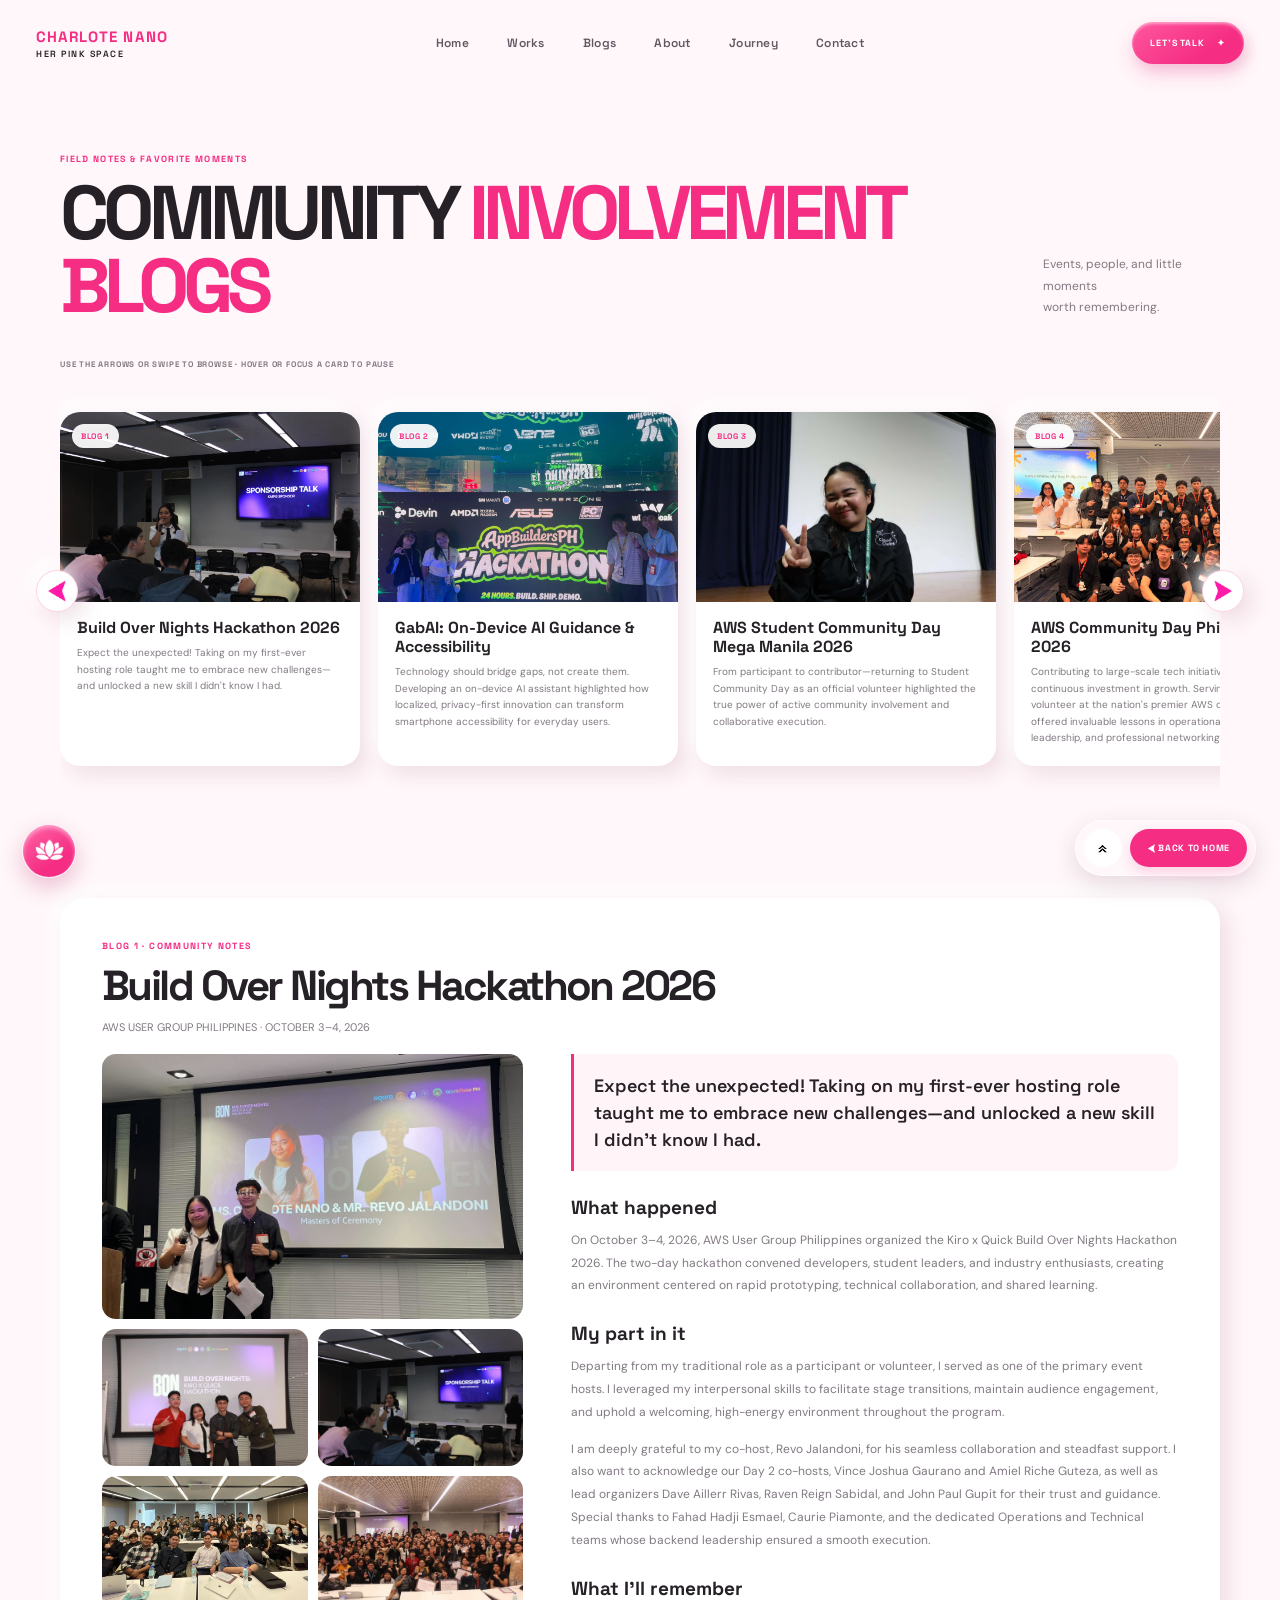
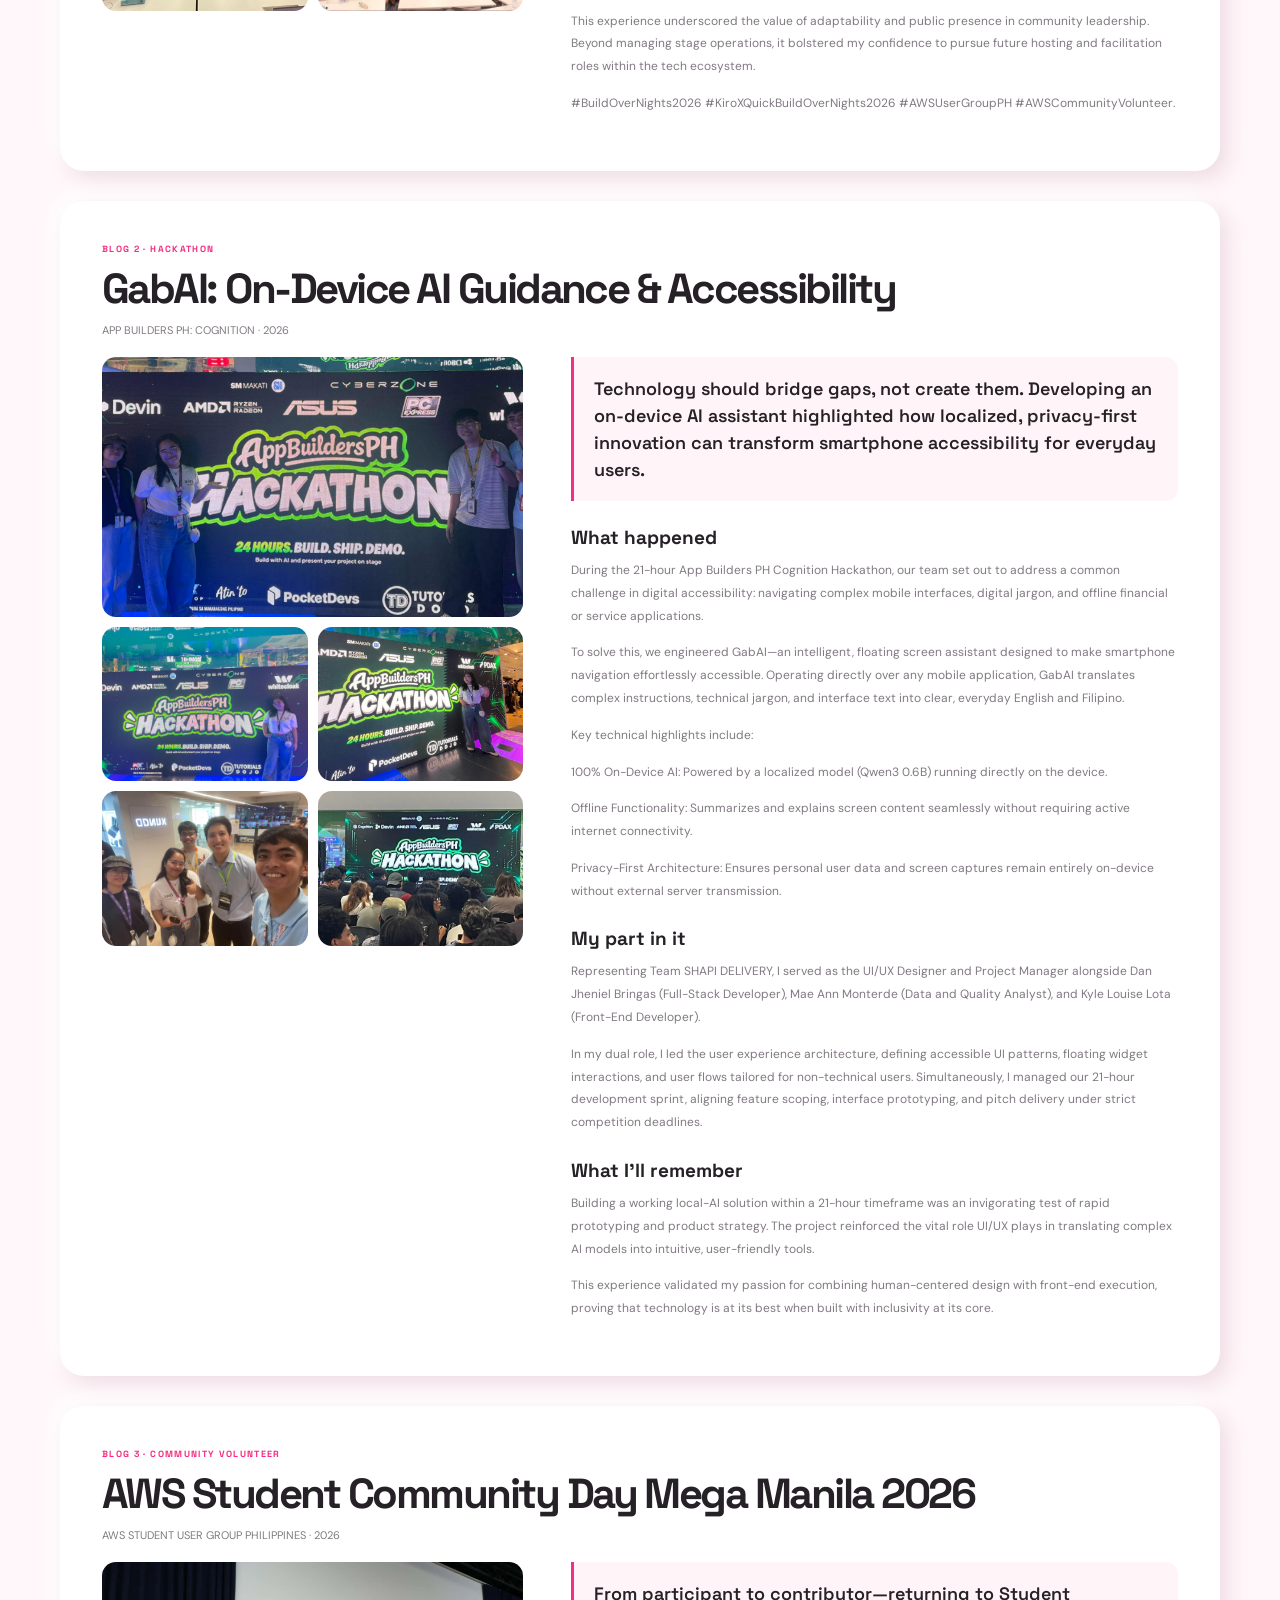
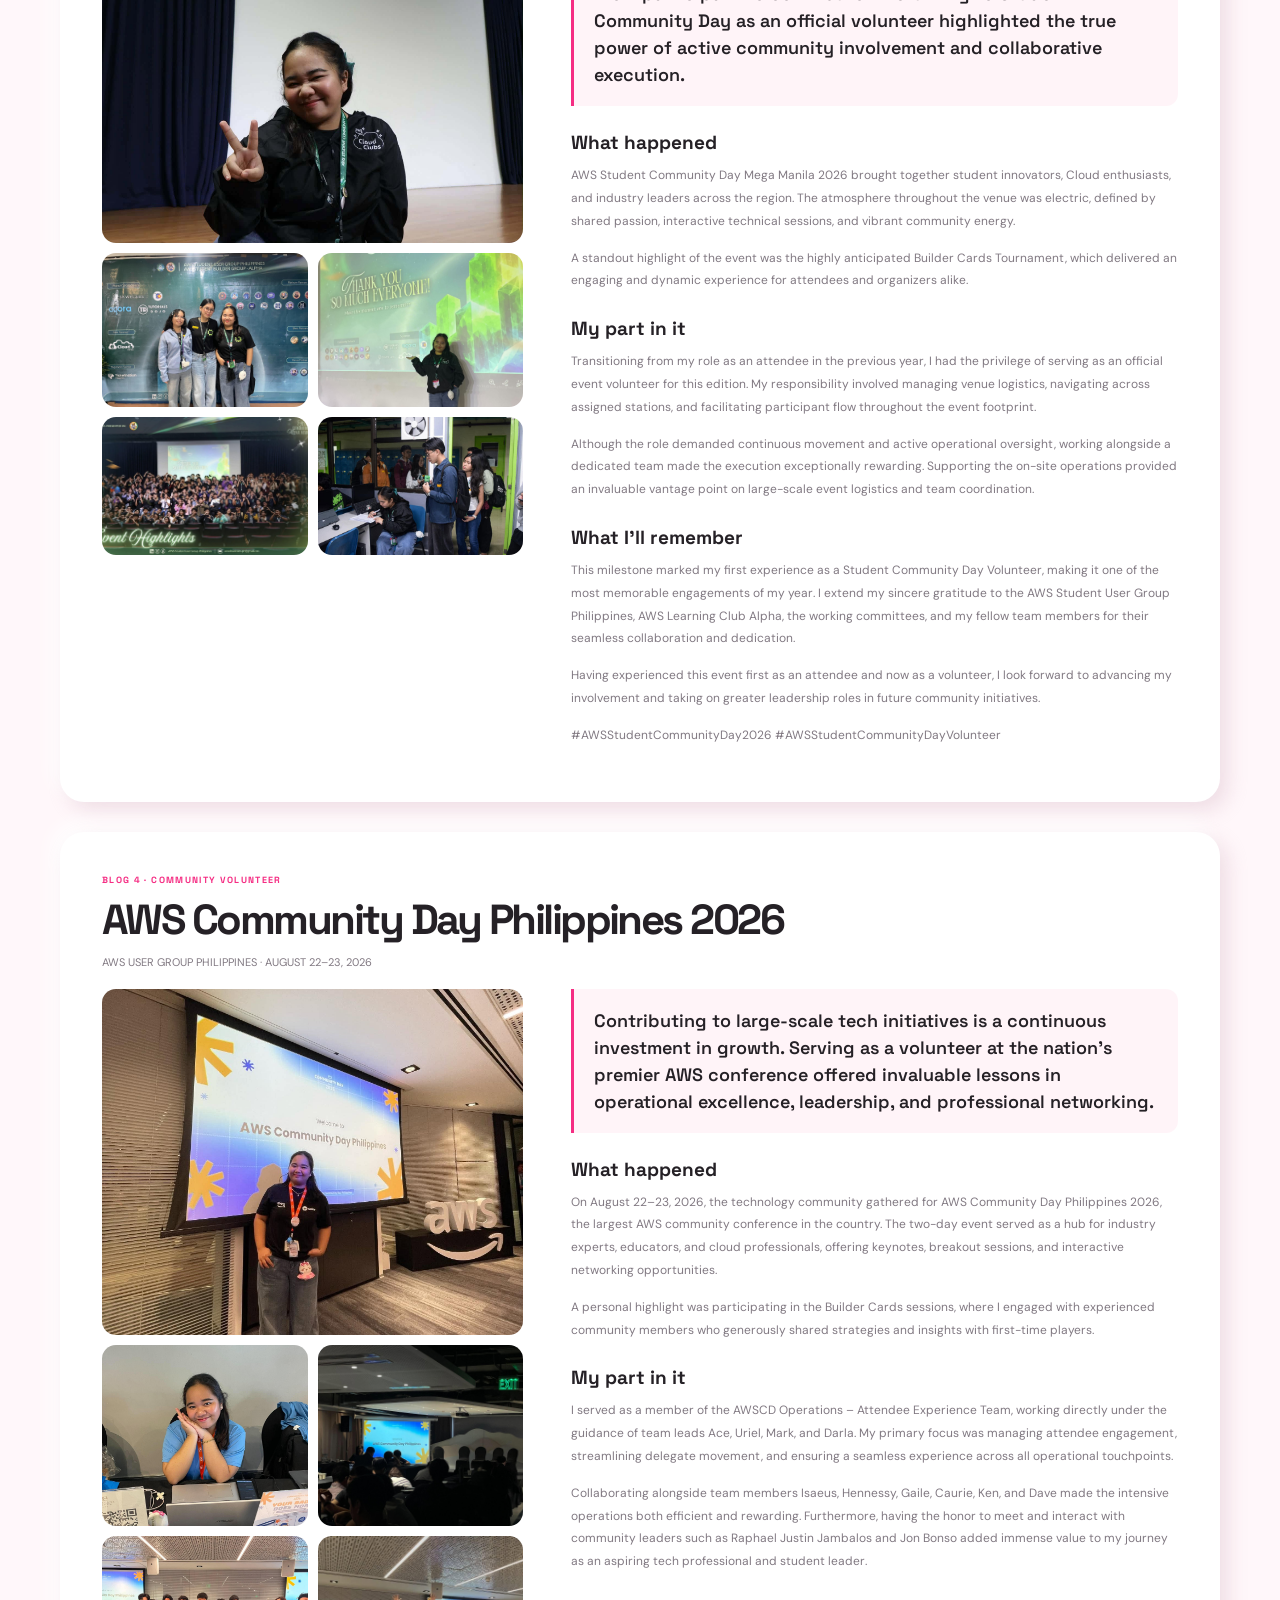
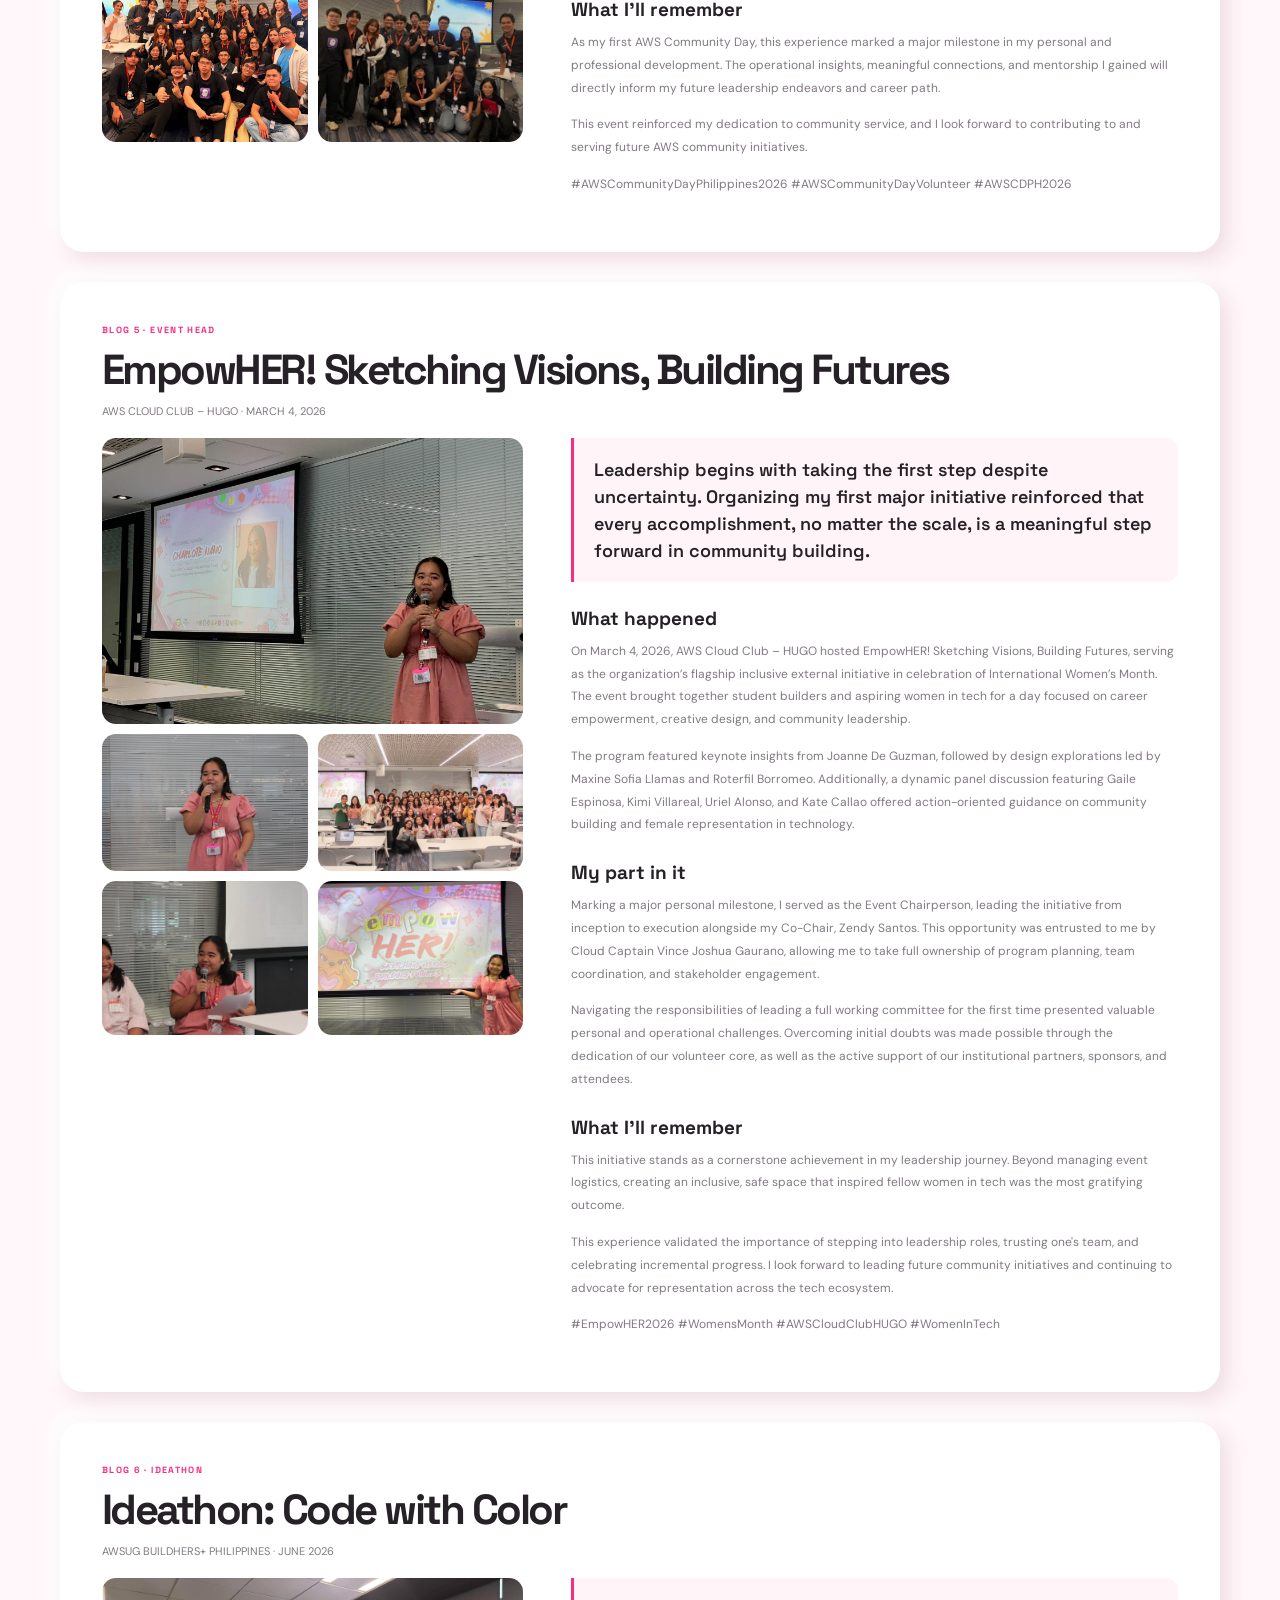
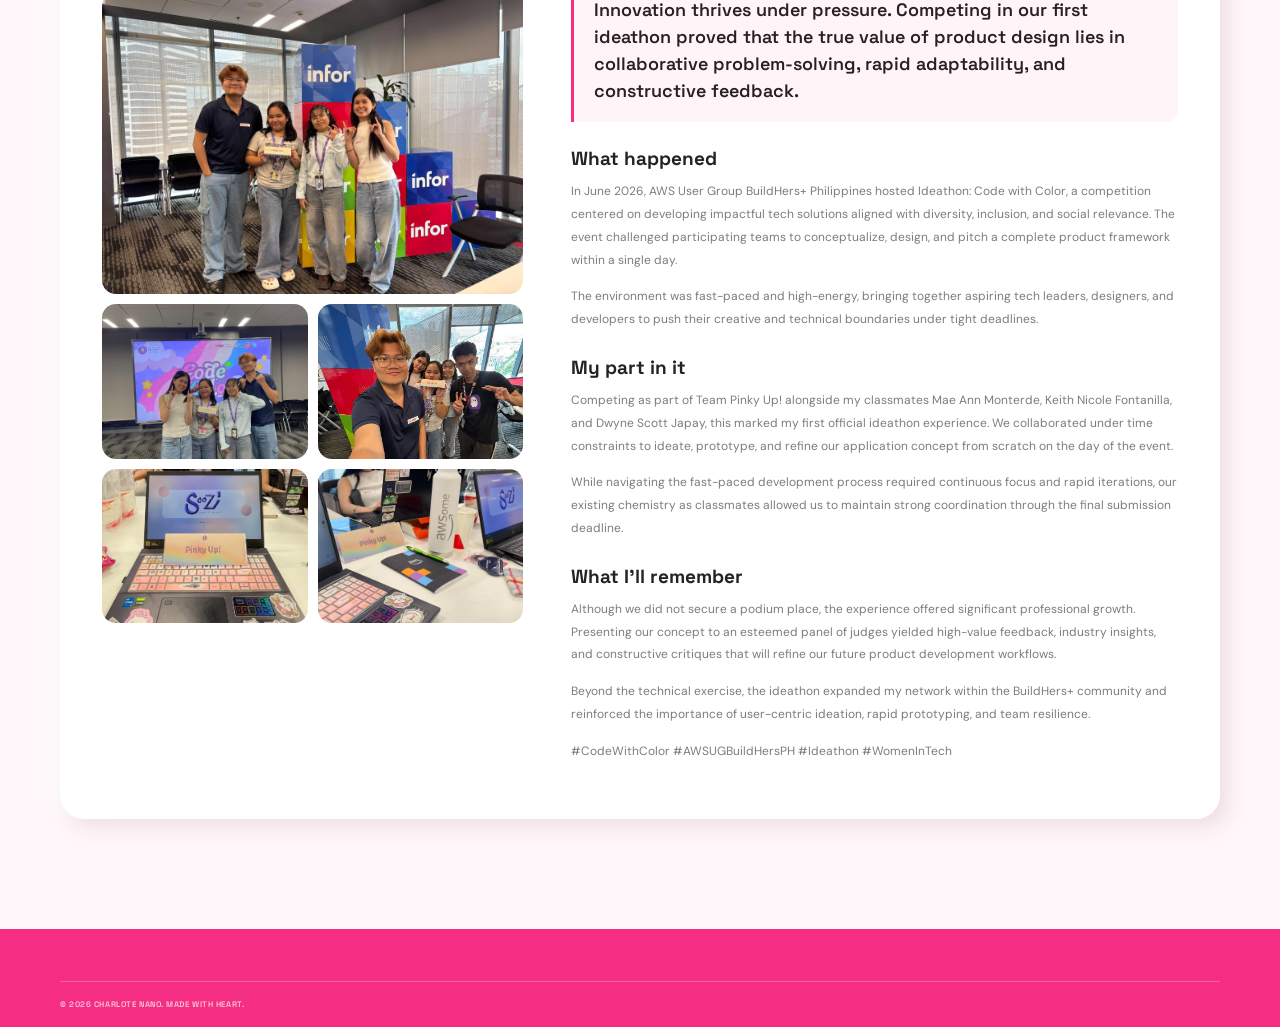
==== commit 79f9c60f: "Added some images" ====
--- a/blogs.html
+++ b/blogs.html
@@ -70,22 +70,7 @@
                 <span class="blog-slide-cover cover-lilac"><span class="photo-placeholder" aria-hidden="true"><img class="ui-asterisk" src="assets/asteriskpink.png" alt=""><small>EVENT PHOTO</small></span><span class="blog-slide-number">BLOG 6</span></span>
                 <span class="blog-slide-copy"><strong>Learning alongside the community</strong><span>Write a few lines about what you did and what you learned.</span></span>
               </a>
-              <a class="blog-slide-card" href="#blog-7">
-                <span class="blog-slide-cover cover-pink"><span class="photo-placeholder" aria-hidden="true"><img class="ui-asterisk" src="assets/asteriskpink.png" alt=""><small>EVENT PHOTO</small></span><span class="blog-slide-number">BLOG 7</span></span>
-                <span class="blog-slide-copy"><strong>A little behind the scenes</strong><span>Add a glimpse of the preparation and teamwork behind an event.</span></span>
-              </a>
-              <a class="blog-slide-card" href="#blog-8">
-                <span class="blog-slide-cover cover-blue"><span class="photo-placeholder" aria-hidden="true"><img class="ui-asterisk" src="assets/asteriskpink.png" alt=""><small>EVENT PHOTO</small></span><span class="blog-slide-number">BLOG 8</span></span>
-                <span class="blog-slide-copy"><strong>People who made the day</strong><span>Remember the people you met and the moment you shared.</span></span>
-              </a>
-              <a class="blog-slide-card" href="#blog-9">
-                <span class="blog-slide-cover cover-lilac"><span class="photo-placeholder" aria-hidden="true"><img class="ui-asterisk" src="assets/asteriskpink.png" alt=""><small>EVENT PHOTO</small></span><span class="blog-slide-number">BLOG 9</span></span>
-                <span class="blog-slide-copy"><strong>Another chapter in the making</strong><span>Leave a short event recap here for a future community story.</span></span>
-              </a>
-              <a class="blog-slide-card" href="#blog-10">
-                <span class="blog-slide-cover cover-pink"><span class="photo-placeholder" aria-hidden="true"><img class="ui-asterisk" src="assets/asteriskpink.png" alt=""><small>EVENT PHOTO</small></span><span class="blog-slide-number">BLOG 10</span></span>
-                <span class="blog-slide-copy"><strong>One for the memory book</strong><span>Add the event, a photo, and the details you want to remember.</span></span>
-              </a>
+
 
             <!-- Blog entries in Carousel -->
             </div>
@@ -114,22 +99,7 @@
                 <span class="blog-slide-cover cover-lilac"><span class="photo-placeholder"><img class="ui-asterisk" src="assets/asteriskpink.png" alt=""><small>EVENT PHOTO</small></span><span class="blog-slide-number">BLOG 6</span></span>
                 <span class="blog-slide-copy"><strong>Learning alongside the community</strong><span>Write a few lines about what you did and what you learned.</span></span>
               </a>
-              <a class="blog-slide-card" href="#blog-7" tabindex="-1">
-                <span class="blog-slide-cover cover-pink"><span class="photo-placeholder"><img class="ui-asterisk" src="assets/asteriskpink.png" alt=""><small>EVENT PHOTO</small></span><span class="blog-slide-number">BLOG 7</span></span>
-                <span class="blog-slide-copy"><strong>A little behind the scenes</strong><span>Add a glimpse of the preparation and teamwork behind an event.</span></span>
-              </a>
-              <a class="blog-slide-card" href="#blog-8" tabindex="-1">
-                <span class="blog-slide-cover cover-blue"><span class="photo-placeholder"><img class="ui-asterisk" src="assets/asteriskpink.png" alt=""><small>EVENT PHOTO</small></span><span class="blog-slide-number">BLOG 8</span></span>
-                <span class="blog-slide-copy"><strong>People who made the day</strong><span>Remember the people you met and the moment you shared.</span></span>
-              </a>
-              <a class="blog-slide-card" href="#blog-9" tabindex="-1">
-                <span class="blog-slide-cover cover-lilac"><span class="photo-placeholder"><img class="ui-asterisk" src="assets/asteriskpink.png" alt=""><small>EVENT PHOTO</small></span><span class="blog-slide-number">BLOG 9</span></span>
-                <span class="blog-slide-copy"><strong>Another chapter in the making</strong><span>Leave a short event recap here for a future community story.</span></span>
-              </a>
-              <a class="blog-slide-card" href="#blog-10" tabindex="-1">
-                <span class="blog-slide-cover cover-pink"><span class="photo-placeholder"><img class="ui-asterisk" src="assets/asteriskpink.png" alt=""><small>EVENT PHOTO</small></span><span class="blog-slide-number">BLOG 10</span></span>
-                <span class="blog-slide-copy"><strong>One for the memory book</strong><span>Add the event, a photo, and the details you want to remember.</span></span>
-              </a>
+
               </div>
             </div>
           </div>
@@ -219,50 +189,7 @@
             <div class="blog-detail-body"><p class="blog-placeholder-note">Replace this text with your event name, date, photos, and recap.</p><h3>What happened</h3><p>Introduce the event and the community around it. Share what the gathering was about and what made you want to join.</p><p>Describe a few parts of the day in order, including a talk, activity, or conversation that made you feel connected to the group.</p><h3>My part in it</h3><p>Write about how you participated and what you contributed. Mention the people who made you feel welcome or helped you learn something new.</p><p>Add a detail about an idea you heard, a question you asked, or a moment when you felt part of the community.</p><h3>What I’ll remember</h3><p>Share what you learned or the moment that stayed with you. Finish with what you hope to explore or do next.</p></div>
           </div>
         </article>
-        <article class="blog-entry" id="blog-7">
-          
-          <p class="section-kicker">BLOG 7 · COMMUNITY NOTES</p><h2>A little behind the scenes</h2>
-          <p class="blog-detail-meta">EVENT NAME · DATE TO ADD</p>
-          <div class="blog-story-layout">
-            <div class="blog-photo-gallery" aria-label="Event photo placeholders">
-              <div class="blog-photo-slot cover-pink"><span class="photo-placeholder" aria-hidden="true"><img class="ui-asterisk" src="assets/asteriskpink.png" alt=""><small>EVENT PHOTO 1</small></span></div><div class="blog-photo-slot cover-buildhers"><span class="photo-placeholder" aria-hidden="true"><img class="ui-asterisk" src="assets/asteriskpink.png" alt=""><small>EVENT PHOTO 2</small></span></div><div class="blog-photo-slot cover-blue"><span class="photo-placeholder" aria-hidden="true"><img class="ui-asterisk" src="assets/asteriskpink.png" alt=""><small>EVENT PHOTO 3</small></span></div><div class="blog-photo-slot cover-lilac"><span class="photo-placeholder" aria-hidden="true"><img class="ui-asterisk" src="assets/asteriskpink.png" alt=""><small>EVENT PHOTO 4</small></span></div><div class="blog-photo-slot cover-pink"><span class="photo-placeholder" aria-hidden="true"><img class="ui-asterisk" src="assets/asteriskpink.png" alt=""><small>EVENT PHOTO 5</small></span></div>
-            </div>
-            <div class="blog-detail-body"><p class="blog-placeholder-note">Replace this text with your event name, date, photos, and recap.</p><h3>Getting ready</h3><p>Share the preparation and teamwork that happened before the event began. Explain what you were responsible for and how everyone got ready for the day.</p><p>Add a small detail from the setup, planning, or last-minute coordination that gives readers a sense of what happens behind the scenes.</p><h3>During the event</h3><p>Describe how the plan came together once people arrived. Share a moment when the teamwork paid off or when the team had to adapt.</p><h3>What I’ll remember</h3><p>Add a detail or moment from behind the scenes that you’re proud of, and what you learned from being part of the team.</p></div>
-          </div>
-        </article>
-        <article class="blog-entry" id="blog-8">
-          
-          <p class="section-kicker">BLOG 8 · COMMUNITY NOTES</p><h2>People who made the day</h2>
-          <p class="blog-detail-meta">EVENT NAME · DATE TO ADD</p>
-          <div class="blog-story-layout">
-            <div class="blog-photo-gallery" aria-label="Event photo placeholders">
-              <div class="blog-photo-slot cover-blue"><span class="photo-placeholder" aria-hidden="true"><img class="ui-asterisk" src="assets/asteriskpink.png" alt=""><small>EVENT PHOTO 1</small></span></div><div class="blog-photo-slot cover-pink"><span class="photo-placeholder" aria-hidden="true"><img class="ui-asterisk" src="assets/asteriskpink.png" alt=""><small>EVENT PHOTO 2</small></span></div><div class="blog-photo-slot cover-lilac"><span class="photo-placeholder" aria-hidden="true"><img class="ui-asterisk" src="assets/asteriskpink.png" alt=""><small>EVENT PHOTO 3</small></span></div><div class="blog-photo-slot cover-buildhers"><span class="photo-placeholder" aria-hidden="true"><img class="ui-asterisk" src="assets/asteriskpink.png" alt=""><small>EVENT PHOTO 4</small></span></div><div class="blog-photo-slot cover-blue"><span class="photo-placeholder" aria-hidden="true"><img class="ui-asterisk" src="assets/asteriskpink.png" alt=""><small>EVENT PHOTO 5</small></span></div>
-            </div>
-            <div class="blog-detail-body"><p class="blog-placeholder-note">Replace this text with your event name, date, photos, and recap.</p><h3>What happened</h3><p>Introduce the event and the people who brought it to life. Explain what everyone gathered for and what the atmosphere was like.</p><p>Share a few highlights and describe the moments that helped you get to know the people behind the event.</p><h3>People I met</h3><p>Write about the conversations, teamwork, and connections that made this day memorable. Mention a shared idea or a kind moment that stood out.</p><h3>What I’ll remember</h3><p>Write about a meaningful conversation or shared moment, and why you think you’ll remember it long after the event.</p></div>
-          </div>
-        </article>
-        <article class="blog-entry" id="blog-9">
-          
-          <p class="section-kicker">BLOG 9 · COMMUNITY NOTES</p><h2>Another chapter in the making</h2>
-          <p class="blog-detail-meta">EVENT NAME · DATE TO ADD</p>
-          <div class="blog-story-layout">
-            <div class="blog-photo-gallery" aria-label="Event photo placeholders">
-              <div class="blog-photo-slot cover-lilac"><span class="photo-placeholder" aria-hidden="true"><img class="ui-asterisk" src="assets/asteriskpink.png" alt=""><small>EVENT PHOTO 1</small></span></div><div class="blog-photo-slot cover-blue"><span class="photo-placeholder" aria-hidden="true"><img class="ui-asterisk" src="assets/asteriskpink.png" alt=""><small>EVENT PHOTO 2</small></span></div><div class="blog-photo-slot cover-pink"><span class="photo-placeholder" aria-hidden="true"><img class="ui-asterisk" src="assets/asteriskpink.png" alt=""><small>EVENT PHOTO 3</small></span></div><div class="blog-photo-slot cover-buildhers"><span class="photo-placeholder" aria-hidden="true"><img class="ui-asterisk" src="assets/asteriskpink.png" alt=""><small>EVENT PHOTO 4</small></span></div><div class="blog-photo-slot cover-lilac"><span class="photo-placeholder" aria-hidden="true"><img class="ui-asterisk" src="assets/asteriskpink.png" alt=""><small>EVENT PHOTO 5</small></span></div>
-            </div>
-            <div class="blog-detail-body"><p class="blog-placeholder-note">Replace this text with your event name, date, photos, and recap.</p><h3>What happened</h3><p>Add a short recap of the event, where it took place, and what brought people together. Describe the first impression you had when you arrived.</p><p>Use this space to tell the story in order, from the opening moments to a highlight you want visitors to picture.</p><h3>My experience</h3><p>Share how you took part, what you learned, and who you got to meet. Include the small details that made the day feel personal.</p><h3>What I’ll remember</h3><p>Save a favorite moment or a new thing you learned, and add a final thought about being part of the community.</p></div>
-          </div>
-        </article>
-        <article class="blog-entry" id="blog-10">
-          
-          <p class="section-kicker">BLOG 10 · COMMUNITY NOTES</p><h2>One for the memory book</h2>
-          <p class="blog-detail-meta">EVENT NAME · DATE TO ADD</p>
-          <div class="blog-story-layout">
-            <div class="blog-photo-gallery" aria-label="Event photo placeholders">
-              <div class="blog-photo-slot cover-pink"><span class="photo-placeholder" aria-hidden="true"><img class="ui-asterisk" src="assets/asteriskpink.png" alt=""><small>EVENT PHOTO 1</small></span></div><div class="blog-photo-slot cover-blue"><span class="photo-placeholder" aria-hidden="true"><img class="ui-asterisk" src="assets/asteriskpink.png" alt=""><small>EVENT PHOTO 2</small></span></div><div class="blog-photo-slot cover-lilac"><span class="photo-placeholder" aria-hidden="true"><img class="ui-asterisk" src="assets/asteriskpink.png" alt=""><small>EVENT PHOTO 3</small></span></div><div class="blog-photo-slot cover-buildhers"><span class="photo-placeholder" aria-hidden="true"><img class="ui-asterisk" src="assets/asteriskpink.png" alt=""><small>EVENT PHOTO 4</small></span></div><div class="blog-photo-slot cover-pink"><span class="photo-placeholder" aria-hidden="true"><img class="ui-asterisk" src="assets/asteriskpink.png" alt=""><small>EVENT PHOTO 5</small></span></div>
-            </div>
-            <div class="blog-detail-body"><p class="blog-placeholder-note">Replace this text with your event name, date, photos, and recap.</p><h3>What happened</h3><p>Describe the event, what you got to be part of, and what made it meaningful to you. Set the scene with a few details about the place and people.</p><p>Write about the activities, conversations, or surprises that made this event different from an ordinary day.</p><h3>My experience</h3><p>Share what you contributed and what you learned from being involved. Add a reflection about the people you worked with or something new you tried.</p><h3>What I’ll remember</h3><p>Add the details you want to remember long after the day, and a thought about what you’d like to do next.</p></div>
-          </div>
-        </article>
+
       </section>
     </main>
 
@@ -301,7 +228,7 @@
           <span>Give Cha a heart</span>
           <strong id="heart-count" aria-live="polite" aria-atomic="true">0</strong>
         </button>
-        <p class="widget-status heart-status" id="heart-status" role="status" aria-live="polite">Hearts from this browser</p>
+        <p class="widget-status heart-status" id="heart-status" role="status" aria-live="polite">Saved on this browser only; not a site-wide total.</p>
       </div>
     </aside>
   </body>
--- a/styles.css
+++ b/styles.css
@@ -22,7 +22,7 @@
 body { cursor: var(--flower-cursor), auto; }
 a, button, [role="button"], input, select, textarea { cursor: var(--flower-cursor), pointer; }
 a { color: inherit; text-decoration: none; }
-button { font: inherit; }
+button { font: inherit; -webkit-appearance: none; appearance: none; }
 .ui-arrow, .ui-asterisk { display: inline-block; width: 1em; height: 1em; flex: 0 0 auto; object-fit: contain; vertical-align: middle; }
 .ui-lotus { display: block; object-fit: contain; }
 .section-wrap { width: min(1160px, calc(100% - 72px)); margin-inline: auto; }
@@ -135,9 +135,9 @@
 .poster-flower .ui-lotus { width: 43px; height: 43px; }
 .project-art-illustration { background: linear-gradient(145deg, #f8d3e4, #fff0dc); }
 .catalog-art-image { position: absolute; inset: 0; width: 100%; height: 100%; object-fit: cover; }
-.project-art-pencil-placeholder { flex-direction: column; gap: 12px; border-style: dashed; background: linear-gradient(145deg, #fffdf9, #f5eee5); color: #8d7c70; }
-.project-art-pencil-placeholder > span:first-child { color: #b69b87; font-size: 64px; line-height: 1; }
-.project-art-pencil-placeholder small { font-family: var(--font-display); font-size: 8px; font-weight: 700; letter-spacing: .14em; }
+.project-art-graphic { min-height: 0; aspect-ratio: 4 / 5; background: #fff8f1; }
+.project-art-graphic .catalog-art-image { object-fit: contain; }
+.project-art-pencil .catalog-art-image { position: static; display: block; width: 100%; height: auto; object-fit: contain; }
 .project-art-brand { justify-content: space-around; background: #ff987f; }
 .brand-stamp { z-index: 1; display: grid; width: 144px; height: 144px; place-content: center; border: 2px solid rgba(255,255,255,.9); border-radius: 50%; background: var(--lime); color: #3a3b22; font-family: var(--font-display); font-size: 18px; font-weight: 700; letter-spacing: -.04em; line-height: 1.03; text-align: center; transform: rotate(-11deg); box-shadow: 7px 10px 18px rgba(125, 62, 52, .16); }
 .brand-flower { z-index: 1; }
@@ -150,10 +150,11 @@
 .site-dialog { position: fixed; max-width: none; max-height: calc(100dvh - 32px); margin: auto; overflow: auto; border: 1px solid rgba(255,255,255,.9); border-radius: 26px; background: var(--canvas); color: var(--charcoal); box-shadow: 0 24px 80px rgba(37, 33, 38, .28); }
 .site-dialog::backdrop { background: rgba(37, 33, 38, .48); backdrop-filter: blur(5px); }
 .project-dialog { width: min(900px, calc(100vw - 32px)); padding: clamp(20px, 4vw, 42px); }
-.dialog-close { position: absolute; z-index: 2; top: 12px; right: 12px; display: grid; width: 42px; height: 42px; place-items: center; border: 0; border-radius: 50%; background: white; color: var(--pink); font-size: 27px; line-height: 1; box-shadow: var(--shadow-raised); }
+.dialog-close { position: absolute; z-index: 2; top: 12px; right: 12px; display: grid; width: 42px; min-width: 42px; height: 42px; min-height: 42px; flex: 0 0 42px; place-items: center; padding: 0; border: 0; border-radius: 50%; background: white; color: var(--pink); font-size: 27px; line-height: 1; text-align: center; box-shadow: var(--shadow-raised); }
 .project-dialog-layout { display: grid; grid-template-columns: minmax(0, .9fr) minmax(0, 1.1fr); align-items: center; gap: clamp(22px, 4vw, 42px); }
 .project-dialog-media { min-width: 0; }
 .project-dialog-media .project-art { width: 100%; min-height: 0; aspect-ratio: 4 / 5; }
+.project-dialog-media .project-art-pencil { aspect-ratio: auto; }
 .project-dialog-media .art-label { font-size: clamp(22px, 4vw, 40px); }
 .project-dialog-media .app-window { width: clamp(105px, 16vw, 145px); height: clamp(150px, 22vw, 198px); }
 .project-dialog-media .poster-big { font-size: clamp(48px, 7vw, 78px); }
@@ -203,6 +204,7 @@
 .catalog-next:hover, .catalog-next:focus-visible { color: var(--charcoal); }
 .catalog-grid { display: grid; grid-template-columns: repeat(auto-fill, minmax(min(100%, 240px), 1fr)); align-items: start; gap: 24px; }
 .catalog-grid .project-art { min-height: 0; aspect-ratio: 4 / 5; }
+.catalog-grid .project-art-pencil { display: block; aspect-ratio: auto; }
 .catalog-grid .project-meta h2 { margin: 0; font-family: var(--font-display); font-size: 18px; font-weight: 700; letter-spacing: -.04em; }
 .catalog-description { margin: 8px 4px 0; color: var(--muted); font-size: 11px; line-height: 1.75; }
 .catalog-note { margin: 30px 0 23px; color: var(--muted); font-size: 11px; line-height: 1.7; text-align: center; }
@@ -245,7 +247,7 @@
 .blog-issues::-webkit-scrollbar, .blog-carousel::-webkit-scrollbar { display: none; }
 .blog-carousel-wrap { position: relative; }
 .blog-carousel-controls { position: absolute; z-index: 5; top: 50%; right: -24px; left: -24px; display: flex; align-items: center; justify-content: space-between; transform: translateY(-50%); pointer-events: none; }
-.blog-carousel-arrow { display: grid; width: 42px; height: 42px; place-items: center; border: 1px solid rgba(245,45,131,.2); border-radius: 50%; background: white; box-shadow: var(--shadow-raised); color: var(--pink); font: inherit; font-size: 22px; line-height: 1; cursor: pointer; pointer-events: auto; transition: background .2s ease, color .2s ease, transform .2s ease; }
+.blog-carousel-arrow { display: grid; width: 42px; min-width: 42px; height: 42px; min-height: 42px; flex: 0 0 42px; place-items: center; padding: 0; border: 1px solid rgba(245,45,131,.2); border-radius: 50%; background: white; box-shadow: var(--shadow-raised); color: var(--pink); font: inherit; font-size: 22px; line-height: 1; text-align: center; cursor: pointer; pointer-events: auto; transition: background .2s ease, color .2s ease, transform .2s ease; }
 .blog-carousel-arrow:hover { transform: translateY(-2px); background: var(--pink); color: white; }
 .blog-carousel-arrow:hover .ui-arrow, .catalog-home-link .ui-arrow { filter: brightness(0) invert(1); }
 .blog-carousel-arrow:focus-visible { outline: 3px solid var(--charcoal); outline-offset: 3px; }
@@ -253,7 +255,7 @@
 .blog-issues { padding: 38px 0 42px; }
 .blog-issues-track, .blog-issue-group { display: flex; width: max-content; }
 .blog-issues-track { animation: blog-issues-marquee 40s linear infinite; }
-.blog-carousel-wrap:hover .blog-issues-track, .blog-carousel-wrap:focus-within .blog-issues-track, .blog-issues:active .blog-issues-track { animation-play-state: paused; }
+.blog-issues:active .blog-issues-track { animation-play-state: paused; }
 .blog-issue-group { gap: 20px; padding-right: 20px; }
 .blog-issue { position: relative; z-index: 0; display: grid; width: clamp(245px, 28vw, 330px); flex: 0 0 auto; overflow: hidden; align-content: start; border-radius: 20px; background: white; box-shadow: var(--shadow-raised); transform: scale(1); transition: transform .3s ease, box-shadow .3s ease, filter .3s ease, opacity .3s ease; }
 .blog-issue-group:has(.blog-issue:hover) .blog-issue:not(:hover), .blog-issue-group:has(.blog-issue:focus-visible) .blog-issue:not(:focus-visible) { opacity: .68; filter: blur(1px); transform: scale(.94); }
@@ -280,7 +282,7 @@
 .blog-carousel { padding: 38px 0 42px; }
 .blog-carousel-track, .blog-carousel-group { display: flex; width: max-content; }
 .blog-carousel-track { animation: blog-marquee 70s linear infinite; }
-.blog-carousel-wrap:hover .blog-carousel-track, .blog-carousel-wrap:focus-within .blog-carousel-track, .blog-carousel:active .blog-carousel-track { animation-play-state: paused; }
+.blog-carousel:active .blog-carousel-track { animation-play-state: paused; }
 .blog-carousel-group { gap: 18px; padding-right: 18px; }
 .blog-slide-card { position: relative; z-index: 0; display: grid; width: clamp(245px, 25vw, 300px); flex: 0 0 auto; overflow: hidden; align-content: start; border-radius: 20px; background: white; box-shadow: var(--shadow-raised); color: var(--charcoal); transform: scale(1); transition: transform .3s ease, box-shadow .3s ease, filter .3s ease, opacity .3s ease; }
 .blog-carousel-group:has(.blog-slide-card:hover) .blog-slide-card:not(:hover), .blog-carousel-group:has(.blog-slide-card:focus-visible) .blog-slide-card:not(:focus-visible) { opacity: .68; filter: blur(1px); transform: scale(.94); }
@@ -329,7 +331,7 @@
 .skills-sparkle { position: absolute; right: 15px; bottom: 1px; font-size: 114px; }
 .skills-sparkle .ui-asterisk { opacity: .18; }
 
-.about-section { display: grid; grid-template-columns: .9fr 1.1fr; align-items: center; gap: 84px; padding-bottom: 118px; }
+.about-section { display: grid; grid-template-columns: minmax(220px, .8fr) minmax(0, 1.2fr) minmax(170px, .65fr); align-items: center; gap: clamp(24px, 3vw, 44px); padding-bottom: 118px; }
 .about-art { position: relative; display: grid; min-height: 390px; place-items: center; }
 .about-blob { position: absolute; width: 76%; height: 76%; border-radius: 42% 58% 64% 36% / 42% 41% 59% 58%; background: var(--pink-soft); box-shadow: inset 8px 9px 19px white, 8px 13px 22px rgba(220, 190, 203, .28); transform: rotate(-12deg); }
 .portrait-about { z-index: 1; width: min(78%, 270px); height: 310px; }
@@ -343,6 +345,18 @@
 .about-copy > p:not(.section-kicker):not(.about-signoff) { max-width: 520px; margin-bottom: 16px; color: var(--muted); font-size: 13px; line-height: 1.85; }
 .about-signoff { margin-bottom: 19px; color: var(--charcoal); font-family: var(--font-display); font-size: 12px; font-weight: 600; }
 .about-signoff span { color: var(--pink); font-size: 18px; }
+.about-gallery { display: grid; grid-template-columns: repeat(2, minmax(0, 1fr)); grid-template-rows: repeat(6, minmax(0, 1fr)); grid-template-areas: "one three" "one three" "one four" "two four" "two five" "two five"; gap: 8px; aspect-ratio: 4 / 5; }
+.about-gallery-card { display: grid; min-height: 0; place-items: center; overflow: hidden; border: 5px solid white; border-radius: 17px; background: linear-gradient(135deg, #f8d3e4, #fff0dc); box-shadow: var(--shadow-raised); color: var(--pink); font-size: 8px; font-weight: 700; letter-spacing: .13em; }
+.about-gallery-card img { display: block; width: 100%; height: 100%; object-fit: cover; }
+.about-gallery-card-one { grid-area: one; }
+.about-gallery-card-two { grid-area: two; }
+.about-gallery-card-three { grid-area: three; }
+.about-gallery-card-four { grid-area: four; }
+.about-gallery-card-five { grid-area: five; }
+.about-gallery-card-two { background: linear-gradient(135deg, #dceaff, #f2e7fb); }
+.about-gallery-card-three { background: linear-gradient(135deg, #e6f4a8, #fff0dc); }
+.about-gallery-card-four { background: linear-gradient(135deg, #ffe2d8, #f8d3e4); }
+.about-gallery-card-five { background: linear-gradient(135deg, #e9e4ff, #dceaff); }
 .text-link { display: inline-flex; align-items: center; gap: 10px; padding-bottom: 5px; border-bottom: 1px solid var(--pink); color: var(--pink); font-family: var(--font-display); font-size: 10px; font-weight: 700; letter-spacing: .1em; }
 
 .contact-section { position: relative; display: flex; min-height: 260px; align-items: center; justify-content: space-between; gap: 25px; overflow: hidden; margin-bottom: 100px; padding: 44px 55px; border-radius: 30px; background: linear-gradient(125deg, #fce8f0, #fff); box-shadow: var(--shadow-raised); }
@@ -377,8 +391,15 @@
   *, *::before, *::after { scroll-behavior: auto !important; animation-duration: .01ms !important; animation-iteration-count: 1 !important; transition-duration: .01ms !important; }
   .blog-carousel-track, .blog-issues-track { animation: none; }
 }
-@media (hover: none), (pointer: coarse) {
+@media (hover: none), (pointer: coarse), (max-width: 767px) {
   body, a, button, [role="button"], input, select, textarea { cursor: auto; }
+  .blog-issue-group:has(.blog-issue:hover) .blog-issue:not(:hover), .blog-issue-group:has(.blog-issue:focus-visible) .blog-issue:not(:focus-visible),
+  .blog-carousel-group:has(.blog-slide-card:hover) .blog-slide-card:not(:hover), .blog-carousel-group:has(.blog-slide-card:focus-visible) .blog-slide-card:not(:focus-visible) { opacity: 1; filter: none; transform: scale(1); }
+  .blog-issue:hover, .blog-issue:focus-visible, .blog-slide-card:hover, .blog-slide-card:focus-visible { z-index: 0; box-shadow: var(--shadow-raised); transform: scale(1); }
+}
+@media (hover: hover) and (pointer: fine) and (min-width: 768px) {
+  .blog-carousel-wrap:hover .blog-issues-track, .blog-carousel-wrap:focus-within .blog-issues-track,
+  .blog-carousel-wrap:hover .blog-carousel-track, .blog-carousel-wrap:focus-within .blog-carousel-track { animation-play-state: paused; }
 }
 
 @media (max-width: 1023px) {
@@ -395,10 +416,12 @@
   .focus-grid { grid-template-columns: repeat(2, 1fr); }
   .focus-card { min-height: 190px; }
   .skills-band { gap: 23px; padding-inline: 34px; }
-  .about-section { gap: 45px; }
+  .about-section { grid-template-columns: minmax(190px, .8fr) minmax(0, 1.2fr); gap: 35px; }
+  .about-gallery { grid-column: 1 / -1; width: min(100%, 360px); justify-self: center; }
   .blog-issue { width: clamp(260px, 38vw, 330px); }
 }
 @media (max-width: 767px) {
+  .blog-carousel-wrap { --mobile-arrow-size: 36px; --mobile-cover-height: 140px; --mobile-track-inset: 16px; }
   html { scroll-padding-top: 75px; }
   .site-header { width: calc(100% - 36px); min-height: 69px; padding: 13px 0; }
   .brand-name { font-size: 13px; }
@@ -418,7 +441,8 @@
   .catalog-top-link { width: 44px; min-height: 44px; font-size: 8px; }
   .project-dialog-layout { grid-template-columns: 1fr; gap: 12px; }
   .project-dialog { padding: 42px 18px 22px; }
-  .project-dialog-media .project-art { width: min(100%, 300px); margin-inline: auto; aspect-ratio: 1 / 1; }
+  .project-dialog-media .project-art:not(.project-art-pencil) { width: min(100%, 300px); margin-inline: auto; aspect-ratio: 1 / 1; }
+  .project-dialog-media .project-art-pencil { width: min(100%, 300px); margin-inline: auto; }
   .project-dialog-copy { padding: 0; }
   .contact-dialog { padding: 42px 20px 22px; }
   .hero { grid-template-columns: minmax(0, 1.2fr) minmax(0, .8fr); align-items: center; gap: 4px; padding-top: 27px; padding-bottom: 66px; }
@@ -445,12 +469,13 @@
   .section-heading h2 { font-size: clamp(36px, 10vw, 49px); }
   .heading-inline h2 { font-size: clamp(30px, 8.3vw, 42px); }
   .focus-grid { grid-template-columns: repeat(2, minmax(0, 1fr)); gap: 12px; }
-  .focus-card { min-height: 175px; padding: 15px; border-radius: 19px; }
+  .focus-card { min-height: 190px; padding: 15px; border-radius: 19px; }
   .focus-card h3 { font-size: 12px; }
-  .focus-icon { top: 42px; transform: translateX(-50%) scale(.82); }
-  .icon-window { transform: translateX(-50%) rotate(-7deg) scale(.82); }
-  .icon-flower { transform: translateX(-50%) rotate(-12deg) scale(.82); }
-  .icon-code { transform: translateX(-50%) rotate(5deg) scale(.82); }
+  .focus-card h3 { max-width: calc(100% - 34px); }
+  .focus-icon { top: 42px; transform: translateX(-50%) scale(.68); }
+  .icon-window { transform: translateX(-50%) rotate(-7deg) scale(.68); }
+  .icon-flower { transform: translateX(-50%) rotate(-12deg) scale(.68); }
+  .icon-code { transform: translateX(-50%) rotate(5deg) scale(.68); }
   .round-arrow { right: 11px; bottom: 10px; width: 29px; height: 29px; }
   .work-section { padding-bottom: 86px; }
   .work-heading h2 { font-size: clamp(51px, 13vw, 70px); }
@@ -478,16 +503,17 @@
   .journey-item h4 { font-size: 12px; }
   .journey-item p { font-size: 9px; }
   .blog-section { padding-bottom: 82px; }
-  .blog-carousel-controls { right: -12px; left: -12px; }
+  .blog-carousel-controls { top: calc(var(--mobile-track-inset) + var(--mobile-cover-height) / 2 - var(--mobile-arrow-size) / 2); right: 0; left: 0; justify-content: space-between; transform: none; }
+  .blog-carousel-arrow { width: var(--mobile-arrow-size); min-width: var(--mobile-arrow-size); height: var(--mobile-arrow-size); min-height: var(--mobile-arrow-size); flex-basis: var(--mobile-arrow-size); }
+  .blog-issues, .blog-carousel { padding-top: var(--mobile-track-inset); }
   .blog-issue, .blog-slide-card { width: min(56vw, 220px); border-radius: 16px; }
   .blog-issue-group, .blog-carousel-group { gap: 12px; padding-right: 12px; }
-  .blog-issue-cover { height: 140px; }
+  .blog-issue-cover, .blog-slide-cover { height: var(--mobile-cover-height); }
   .blog-issue-copy { gap: 7px; padding: 13px 12px 15px; }
   .blog-issue-copy strong, .blog-slide-copy strong { font-size: 13px; }
   .blog-issue-copy > span:nth-child(3), .blog-slide-copy > span { font-size: 9px; line-height: 1.5; }
   .blog-issue-link { font-size: 7px; }
   .blog-library { padding-top: 30px; }
-  .blog-slide-cover { height: 140px; }
   .blog-slide-copy { gap: 6px; padding: 13px 12px 15px; }
   .blog-entry { padding: 20px; }
   .blog-entries { gap: 20px; padding-bottom: 82px; }
@@ -504,6 +530,7 @@
   .skill-pill img { width: 19px; height: 19px; flex-basis: 19px; }
   .about-section { grid-template-columns: 1fr; gap: 30px; padding-bottom: 85px; }
   .about-art { min-height: 275px; }
+  .about-gallery { grid-column: auto; width: min(100%, 360px); }
   .portrait-about { width: 185px; height: 230px; }
   .about-sticker { right: 12%; bottom: 27px; width: 62px; height: 62px; font-size: 7px; }
   .about-copy h2 { font-size: 64px; }
@@ -562,7 +589,10 @@
 .widget-heart-button strong { min-width: 28px; padding: 4px 7px; border-radius: 999px; background: var(--pink-soft); color: var(--pink-dark); font-family: var(--font-display); font-size: 9px; text-align: center; }
 .heart-status { margin-left: 31px; font-size: 8px; }
 @media (max-width: 600px) {
-  .engagement-widget { bottom: 12px; left: 12px; }
+  .engagement-widget { right: auto; bottom: max(12px, env(safe-area-inset-bottom)); left: max(12px, env(safe-area-inset-left)); }
+  .widget-toggle { width: 44px; min-width: 44px; height: 44px; flex: 0 0 44px; padding: 0; border-radius: 50%; appearance: none; }
+  .widget-toggle .ui-lotus { width: 24px; height: 24px; }
+  .engagement-panel { right: auto; left: 0; transform-origin: bottom left; }
 }
 @media (prefers-reduced-motion: reduce) {
   .widget-toggle, .widget-heart-icon { transition: none; }
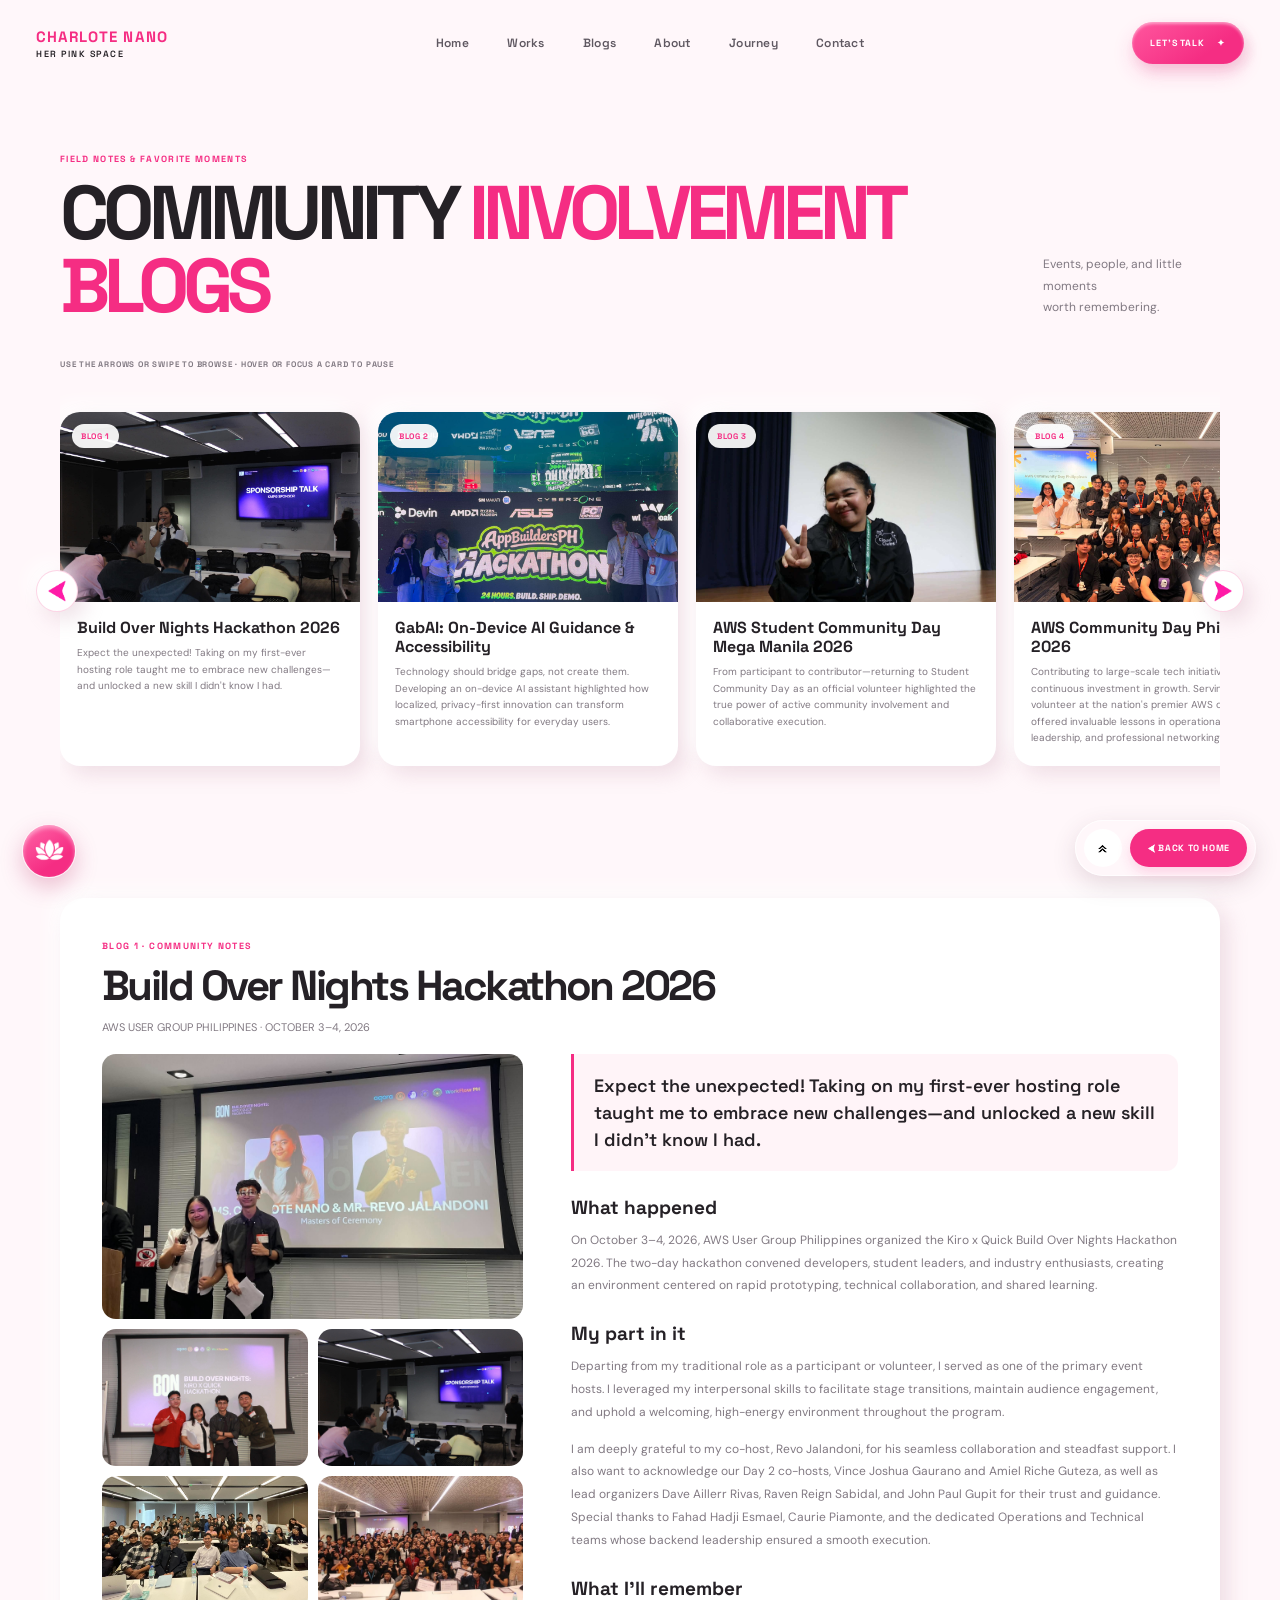
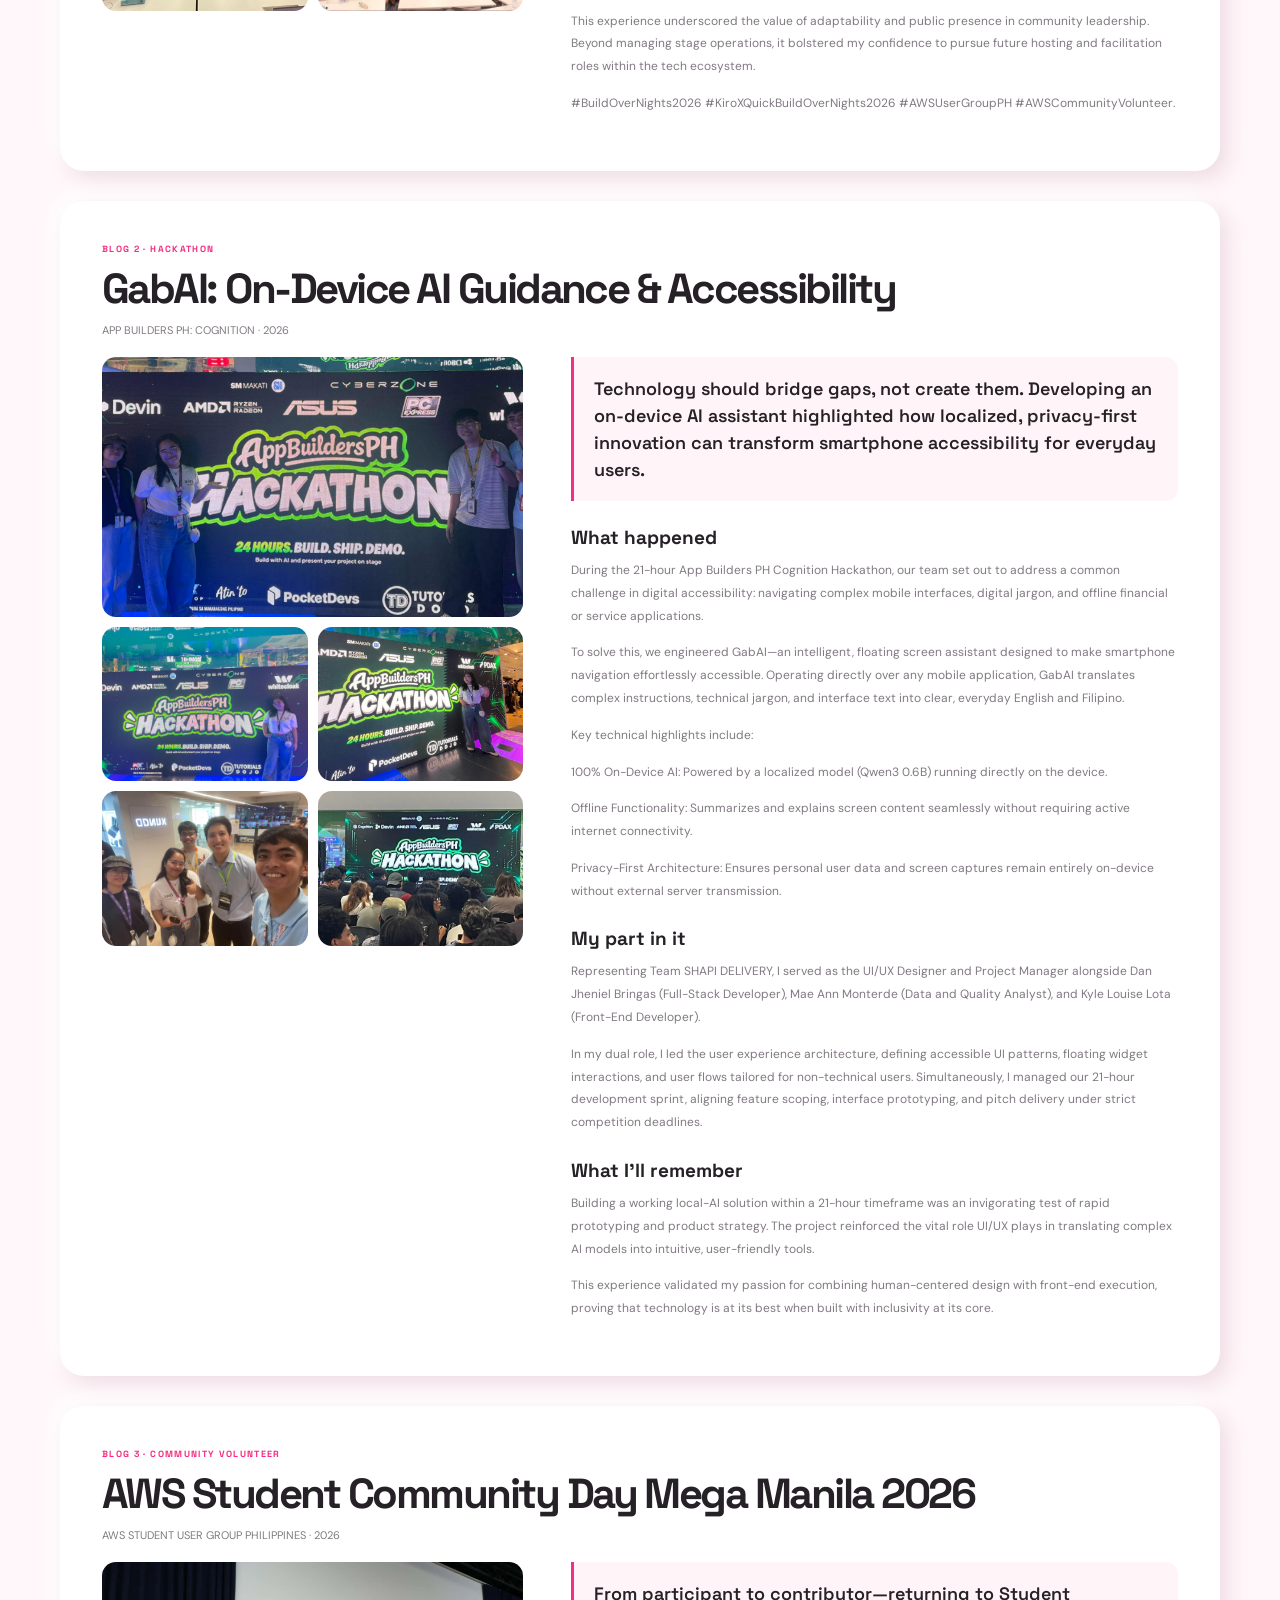
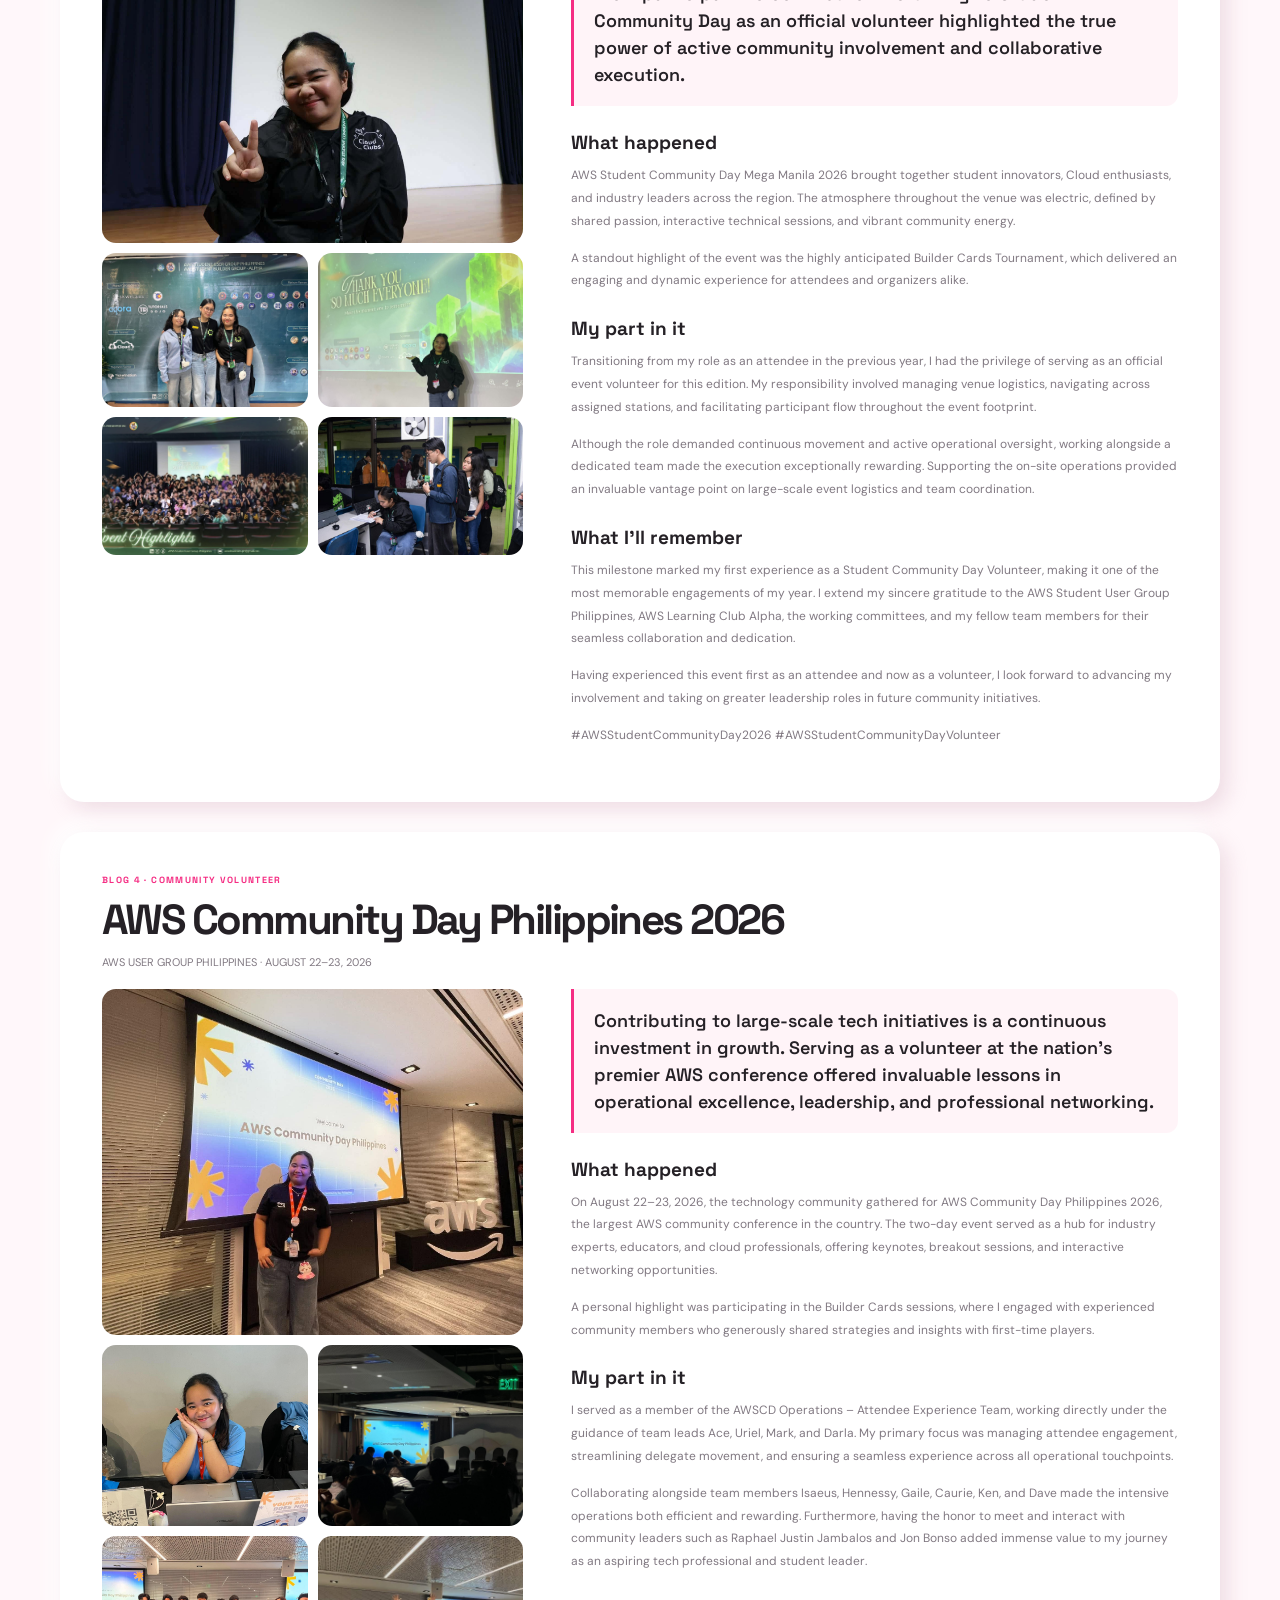
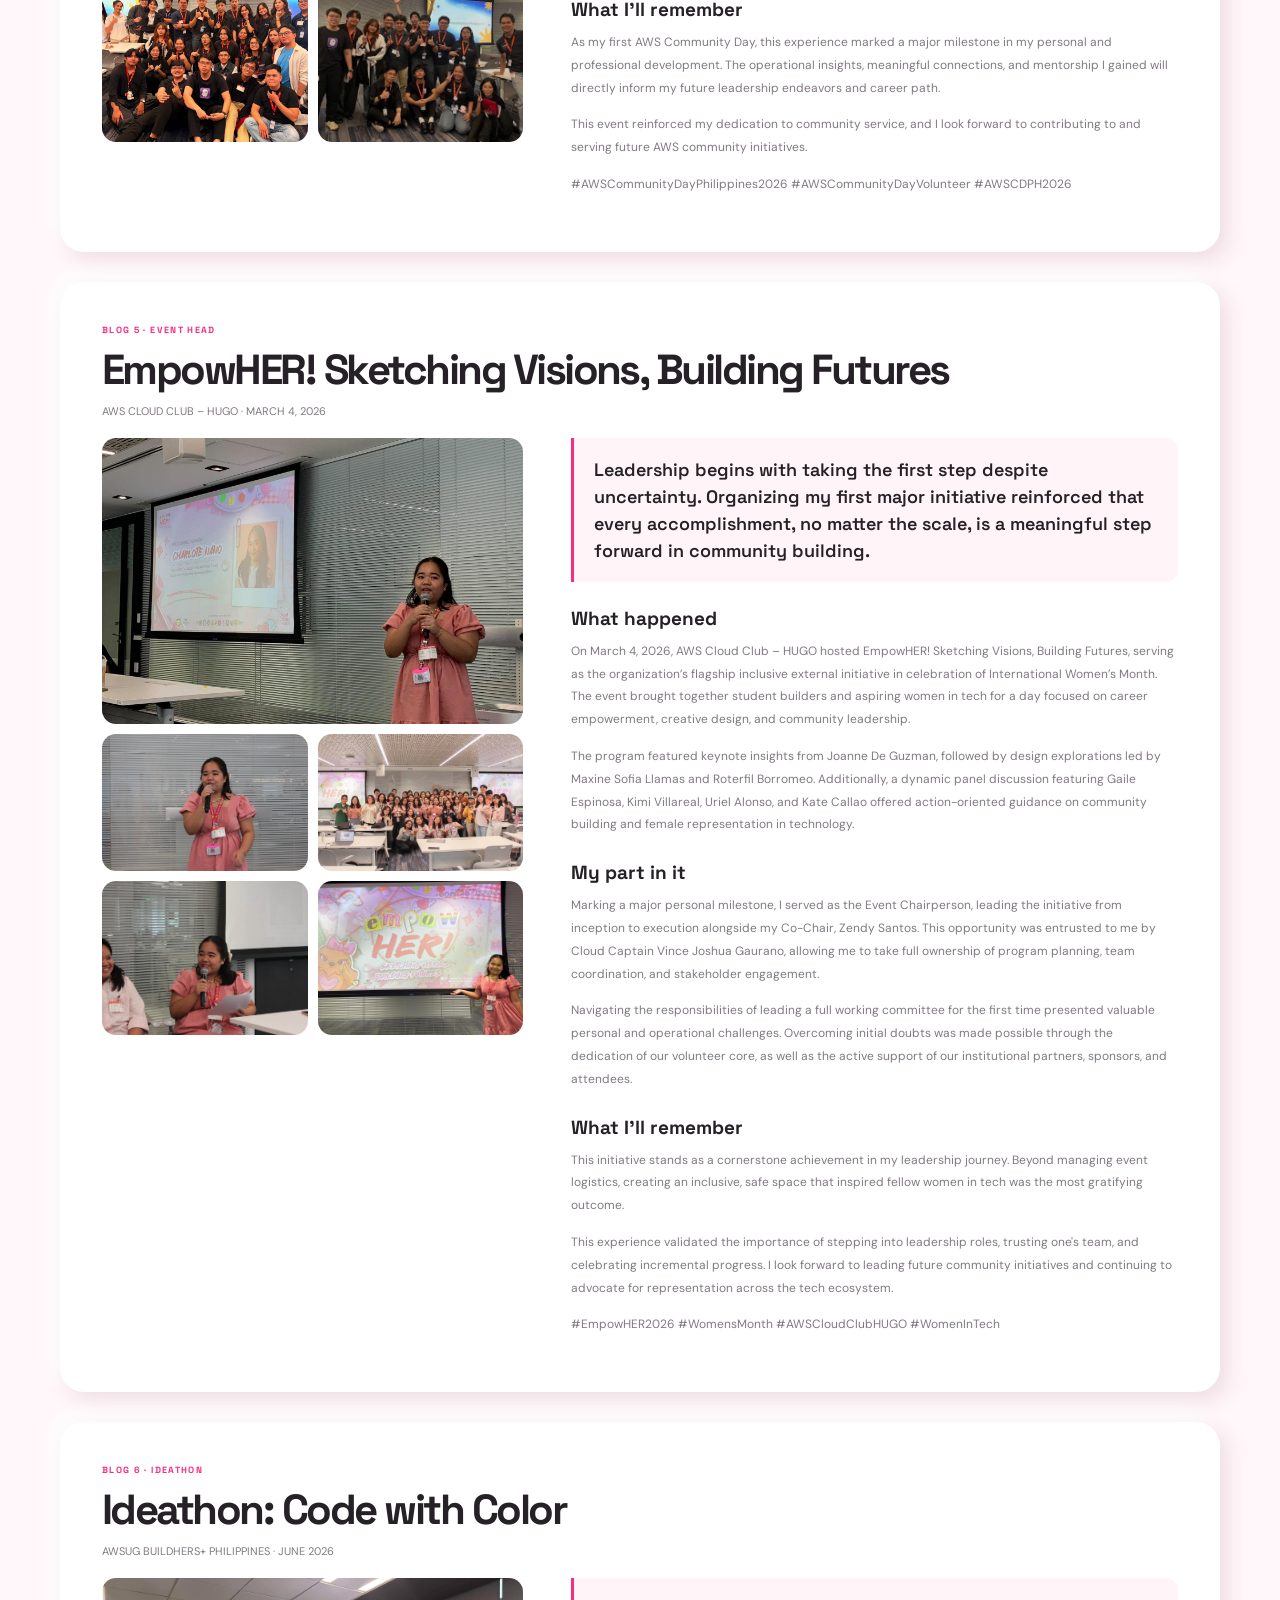
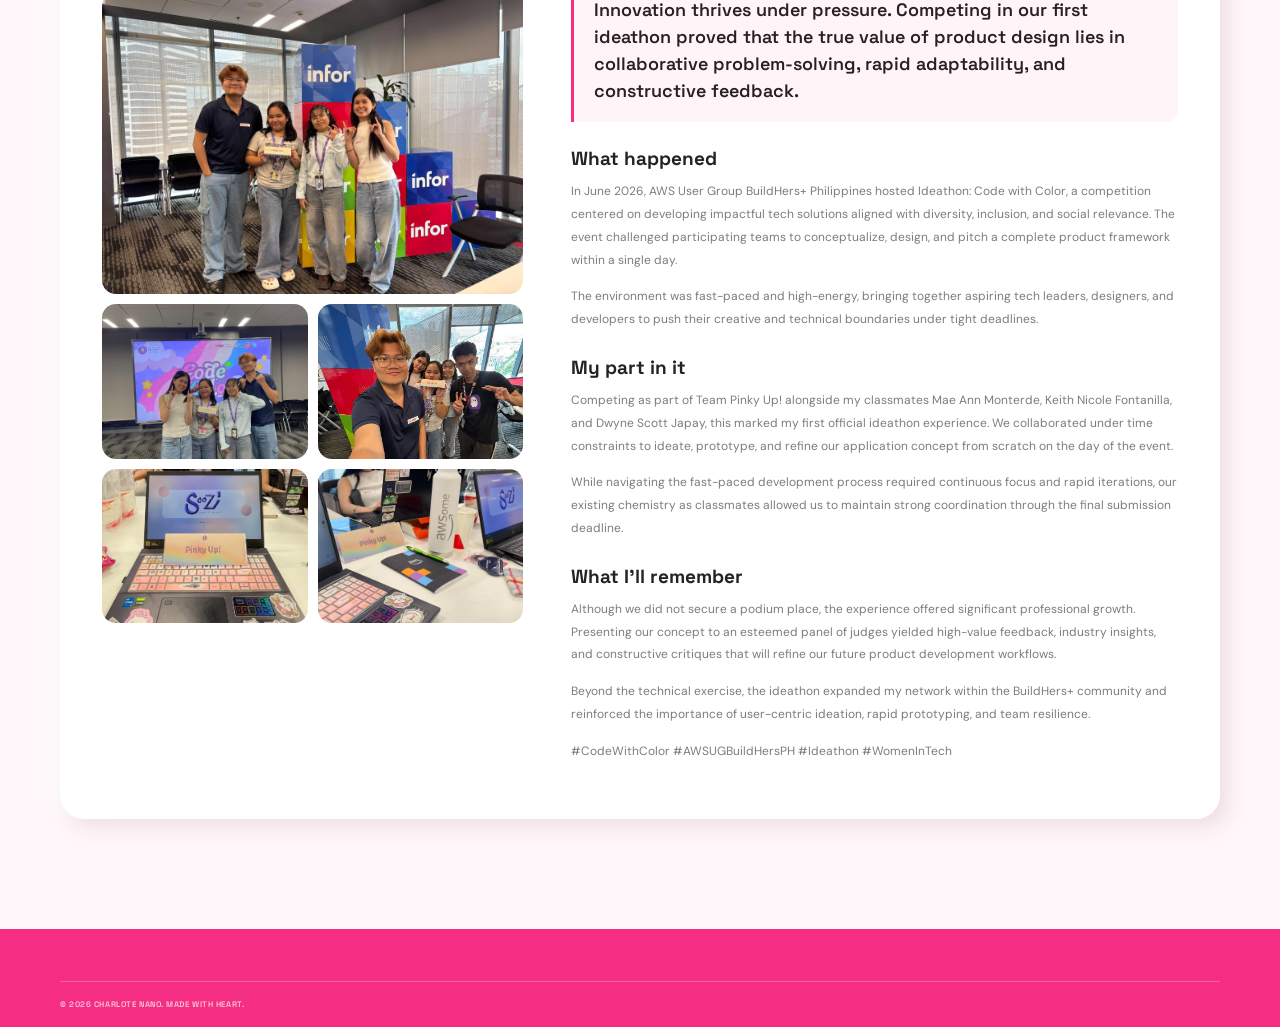
==== commit c871c20b: "Updated Journey and Creative Catalog." ====
--- a/blogs.html
+++ b/blogs.html
@@ -6,7 +6,7 @@
     <meta name="theme-color" content="#fff7fa">
     <meta name="description" content="Event stories and community moments from Charlote Nano.">
     <title>Blogs — Charlote Nano</title>
-    <link rel="icon" type="image/png" href="assets/selflogo/title-cha.png">
+    <link rel="icon" type="image/png" href="assets/lotuspink.png">
     <link rel="preconnect" href="https://fonts.googleapis.com">
     <link rel="preconnect" href="https://fonts.gstatic.com" crossorigin>
     <link href="https://fonts.googleapis.com/css2?family=DM+Sans:wght@400;500;600;700&family=Space+Grotesk:wght@400;500;600;700&display=swap" rel="stylesheet">
--- a/styles.css
+++ b/styles.css
@@ -16,6 +16,8 @@
 }
 
 * { box-sizing: border-box; }
+* { scrollbar-width: none; }
+*::-webkit-scrollbar { display: none; }
 html { scroll-behavior: smooth; scroll-padding-top: 100px; }
 body { margin: 0; background: var(--canvas); color: var(--charcoal); font-family: var(--font-body); -webkit-font-smoothing: antialiased; }
 body, button, a { -webkit-tap-highlight-color: transparent; }
@@ -135,6 +137,9 @@
 .poster-flower .ui-lotus { width: 43px; height: 43px; }
 .project-art-illustration { background: linear-gradient(145deg, #f8d3e4, #fff0dc); }
 .catalog-art-image { position: absolute; inset: 0; width: 100%; height: 100%; object-fit: cover; }
+.project-art-uiux, .project-art-natural { min-height: 0; display: block; aspect-ratio: auto; background: #fff8f1; }
+.project-art-uiux .catalog-art-image, .project-art-natural .catalog-art-image { position: static; display: block; width: 100%; height: auto; object-fit: contain; }
+.project-dialog-media .project-art-uiux, .project-dialog-media .project-art-natural { aspect-ratio: auto; }
 .project-art-graphic { min-height: 0; aspect-ratio: 4 / 5; background: #fff8f1; }
 .project-art-graphic .catalog-art-image { object-fit: contain; }
 .project-art-pencil .catalog-art-image { position: static; display: block; width: 100%; height: auto; object-fit: contain; }
@@ -149,11 +154,11 @@
 .project-card[hidden] { display: none; }
 .site-dialog { position: fixed; max-width: none; max-height: calc(100dvh - 32px); margin: auto; overflow: auto; border: 1px solid rgba(255,255,255,.9); border-radius: 26px; background: var(--canvas); color: var(--charcoal); box-shadow: 0 24px 80px rgba(37, 33, 38, .28); }
 .site-dialog::backdrop { background: rgba(37, 33, 38, .48); backdrop-filter: blur(5px); }
-.project-dialog { width: min(900px, calc(100vw - 32px)); padding: clamp(20px, 4vw, 42px); }
+.project-dialog { width: min(680px, calc(100vw - 32px)); padding: clamp(20px, 4vw, 42px); }
 .dialog-close { position: absolute; z-index: 2; top: 12px; right: 12px; display: grid; width: 42px; min-width: 42px; height: 42px; min-height: 42px; flex: 0 0 42px; place-items: center; padding: 0; border: 0; border-radius: 50%; background: white; color: var(--pink); font-size: 27px; line-height: 1; text-align: center; box-shadow: var(--shadow-raised); }
-.project-dialog-layout { display: grid; grid-template-columns: minmax(0, .9fr) minmax(0, 1.1fr); align-items: center; gap: clamp(22px, 4vw, 42px); }
+.project-dialog-layout { display: grid; grid-template-columns: minmax(0, 1fr); gap: 18px; }
 .project-dialog-media { min-width: 0; }
-.project-dialog-media .project-art { width: 100%; min-height: 0; aspect-ratio: 4 / 5; }
+.project-dialog-media .project-art { width: min(100%, 440px); min-height: 0; margin-inline: auto; aspect-ratio: 4 / 5; }
 .project-dialog-media .project-art-pencil { aspect-ratio: auto; }
 .project-dialog-media .art-label { font-size: clamp(22px, 4vw, 40px); }
 .project-dialog-media .app-window { width: clamp(105px, 16vw, 145px); height: clamp(150px, 22vw, 198px); }
@@ -204,7 +209,7 @@
 .catalog-next:hover, .catalog-next:focus-visible { color: var(--charcoal); }
 .catalog-grid { display: grid; grid-template-columns: repeat(auto-fill, minmax(min(100%, 240px), 1fr)); align-items: start; gap: 24px; }
 .catalog-grid .project-art { min-height: 0; aspect-ratio: 4 / 5; }
-.catalog-grid .project-art-pencil { display: block; aspect-ratio: auto; }
+.catalog-grid .project-art-pencil, .catalog-grid .project-art-uiux, .catalog-grid .project-art-natural { display: block; aspect-ratio: auto; }
 .catalog-grid .project-meta h2 { margin: 0; font-family: var(--font-display); font-size: 18px; font-weight: 700; letter-spacing: -.04em; }
 .catalog-description { margin: 8px 4px 0; color: var(--muted); font-size: 11px; line-height: 1.75; }
 .catalog-note { margin: 30px 0 23px; color: var(--muted); font-size: 11px; line-height: 1.7; text-align: center; }
@@ -222,6 +227,8 @@
 .journey-item > div { grid-column: 2; grid-row: 1; min-width: 0; padding-left: 2px; }
 .journey-year { grid-column: 3; grid-row: 1; color: var(--pink); font-family: var(--font-display); font-size: 8px; font-weight: 700; text-align: right; white-space: nowrap; }
 .journey-item h4, .education-card h4 { margin: 0 0 4px; font-family: var(--font-display); font-size: 13px; font-weight: 700; letter-spacing: -.025em; }
+.journey-item h4 a, .education-card h4 a { color: inherit; }
+.journey-item h4 a:hover, .journey-item h4 a:focus-visible, .education-card h4 a:hover, .education-card h4 a:focus-visible { color: var(--pink); }
 .journey-item p, .education-card p { margin: 0; color: var(--muted); font-size: 10px; line-height: 1.5; }
 .journey-mark { grid-column: 4; grid-row: 1; color: var(--pink); font-size: 16px; }
 .education-column { position: relative; }
@@ -234,6 +241,20 @@
 .education-card p { position: relative; z-index: 1; font-size: 11px; }
 .education-doodle { position: absolute; right: -14px; bottom: -28px; color: var(--pink); font-family: var(--font-display); font-size: 10px; font-weight: 700; letter-spacing: .15em; line-height: 1.5; text-align: center; transform: rotate(8deg); }
 .education-doodle span { display: inline-block; color: var(--lime); font-size: 19px; }
+.achievements-section { margin-top: 40px; }
+.achievements-heading { display: flex; align-items: flex-end; justify-content: space-between; gap: 20px; margin-bottom: 18px; }
+.achievements-heading .section-kicker { margin-bottom: 8px; }
+.achievements-heading h3 { margin: 0; font-family: var(--font-display); font-size: clamp(26px, 4vw, 38px); font-weight: 700; letter-spacing: -.06em; line-height: 1; }
+.achievements-heading h3 span { color: var(--pink); }
+.achievements-heading > p { margin: 0; color: var(--muted); font-size: 11px; }
+.achievement-card { width: clamp(220px, 25vw, 280px); min-height: 132px; align-content: center; justify-items: center; padding: 24px; border: 1px solid rgba(255,255,255,.85); background: linear-gradient(145deg, #fff, #fce8f0); text-align: center; }
+.achievement-card:nth-child(2) { background: linear-gradient(145deg, #fff, #effacb); }
+.achievement-card:nth-child(3) { background: linear-gradient(145deg, #fff, #e4f0ff); }
+.achievement-card > strong { font-family: var(--font-display); font-size: 16px; line-height: 1.35; }
+.blog-slide-card.achievement-card-with-logo { display: flex; align-items: center; justify-items: initial; gap: 16px; text-align: left; }
+.achievement-logo { display: block; width: 64px; height: 64px; flex: 0 0 64px; object-fit: contain; }
+.achievement-card-with-logo > div { display: grid; gap: 7px; }
+.achievement-card-with-logo > div > span { color: var(--muted); font-family: var(--font-display); font-size: 9px; font-weight: 700; letter-spacing: .08em; }
 
 .cover-buildhers { background: linear-gradient(145deg, #fce8f0, #ffd5e6); }
 .cover-devcon { background: linear-gradient(145deg, #e4f0ff, #cbdff5); }
@@ -485,6 +506,8 @@
   .project-grid, .catalog-grid { grid-template-columns: repeat(2, minmax(0, 1fr)); gap: 15px 10px; }
   .project-large, .project-wide { grid-column: auto; }
   .project-art, .project-large .project-art, .project-wide .project-art { min-height: 0; aspect-ratio: 1 / 1; border-width: 5px; border-radius: 15px; }
+  .project-grid .project-art-uiux, .catalog-grid .project-art-uiux, .project-grid .project-art-natural, .catalog-grid .project-art-natural { aspect-ratio: auto; }
+  .project-dialog-media .project-art-pencil, .project-dialog-media .project-art-uiux, .project-dialog-media .project-art-natural { width: min(100%, 300px); margin-inline: auto; aspect-ratio: auto; }
   .app-window { width: 76px; height: 120px; padding: 12px 9px; border-width: 4px; border-radius: 16px; }
   .app-sun { width: 32px; height: 32px; margin: 14px auto 10px; }
   .art-label { font-size: clamp(19px, 5vw, 27px); }
@@ -497,6 +520,7 @@
   .brand-flower .ui-lotus { width: 72px; height: 72px; }
   .journey-section { padding-bottom: 82px; }
   .journey-layout { grid-template-columns: 1fr; gap: 30px; }
+  .achievements-heading { align-items: flex-start; flex-direction: column; gap: 8px; }
   .journey-item { grid-template-columns: 38px minmax(0, 1fr) max-content 19px; gap: 7px; padding-inline: 11px; }
   .journey-logo { width: 38px; height: 38px; }
   .journey-year { font-size: 7px; }
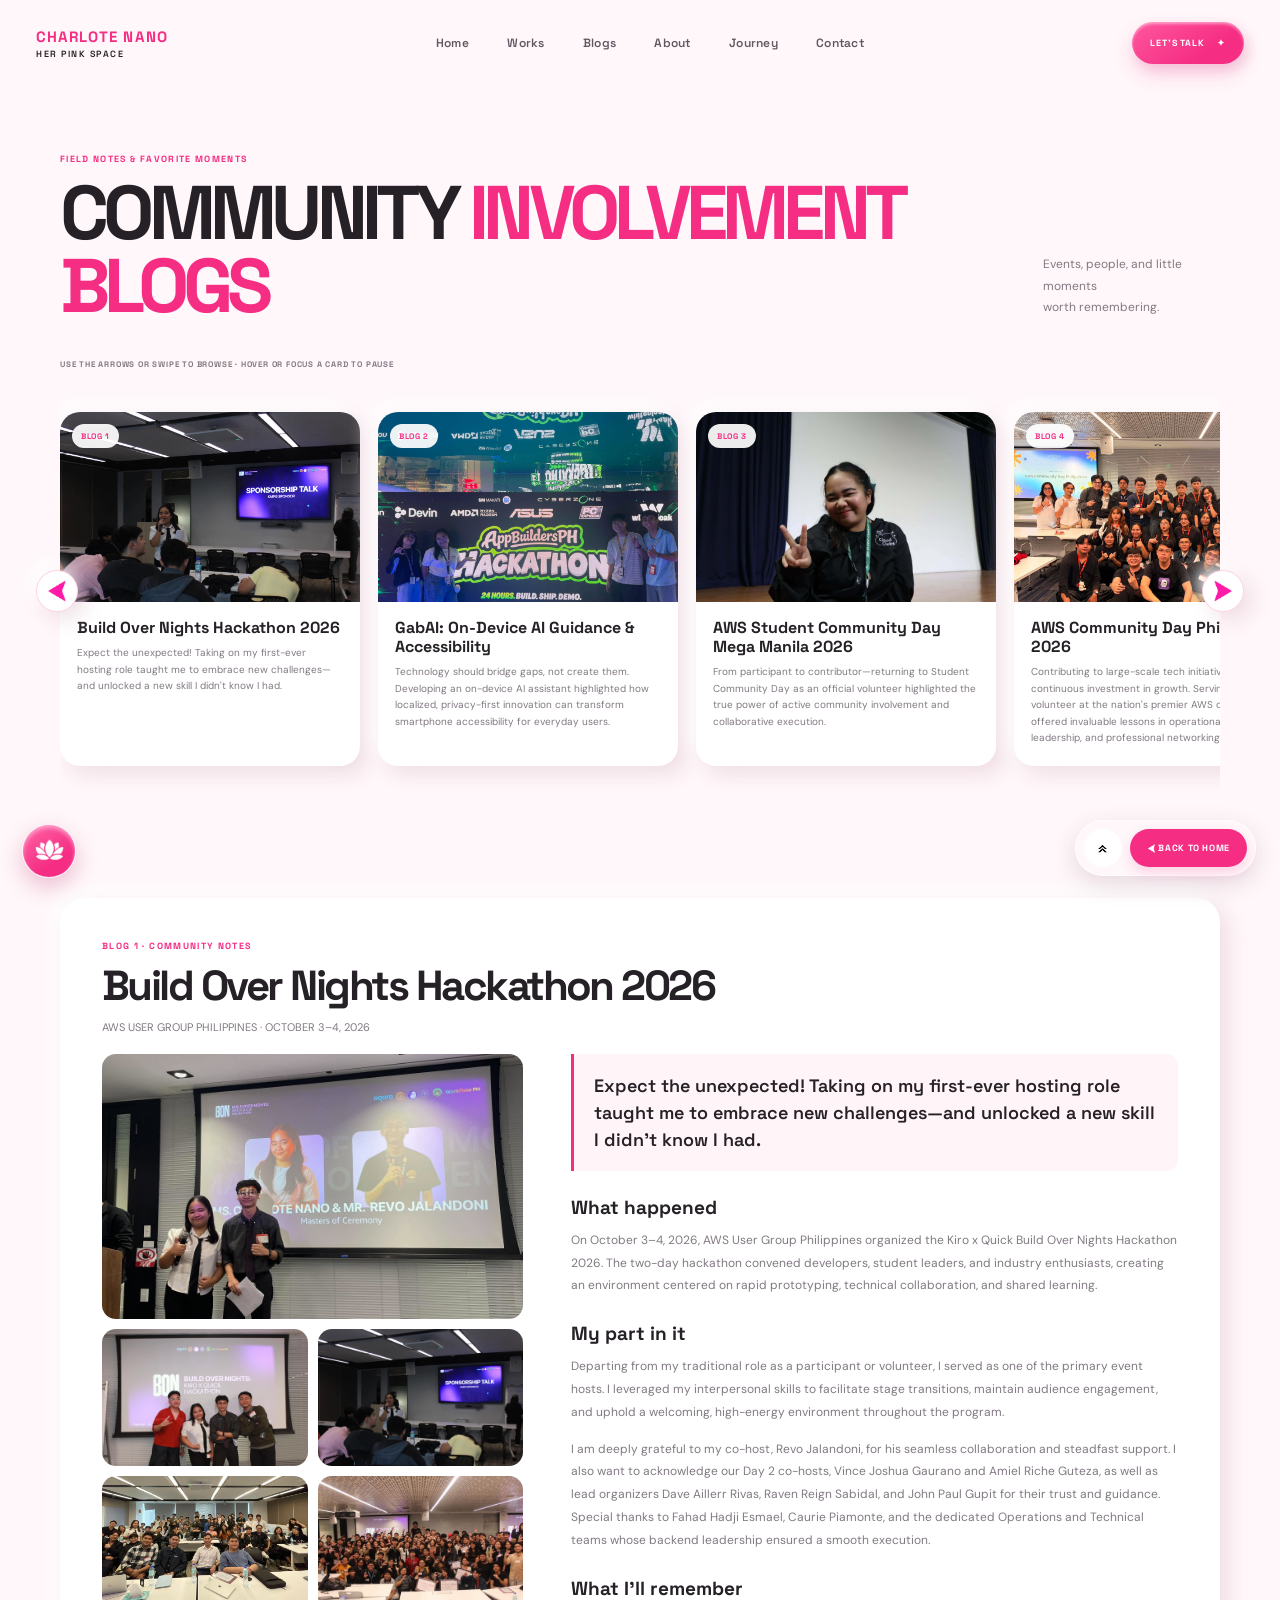
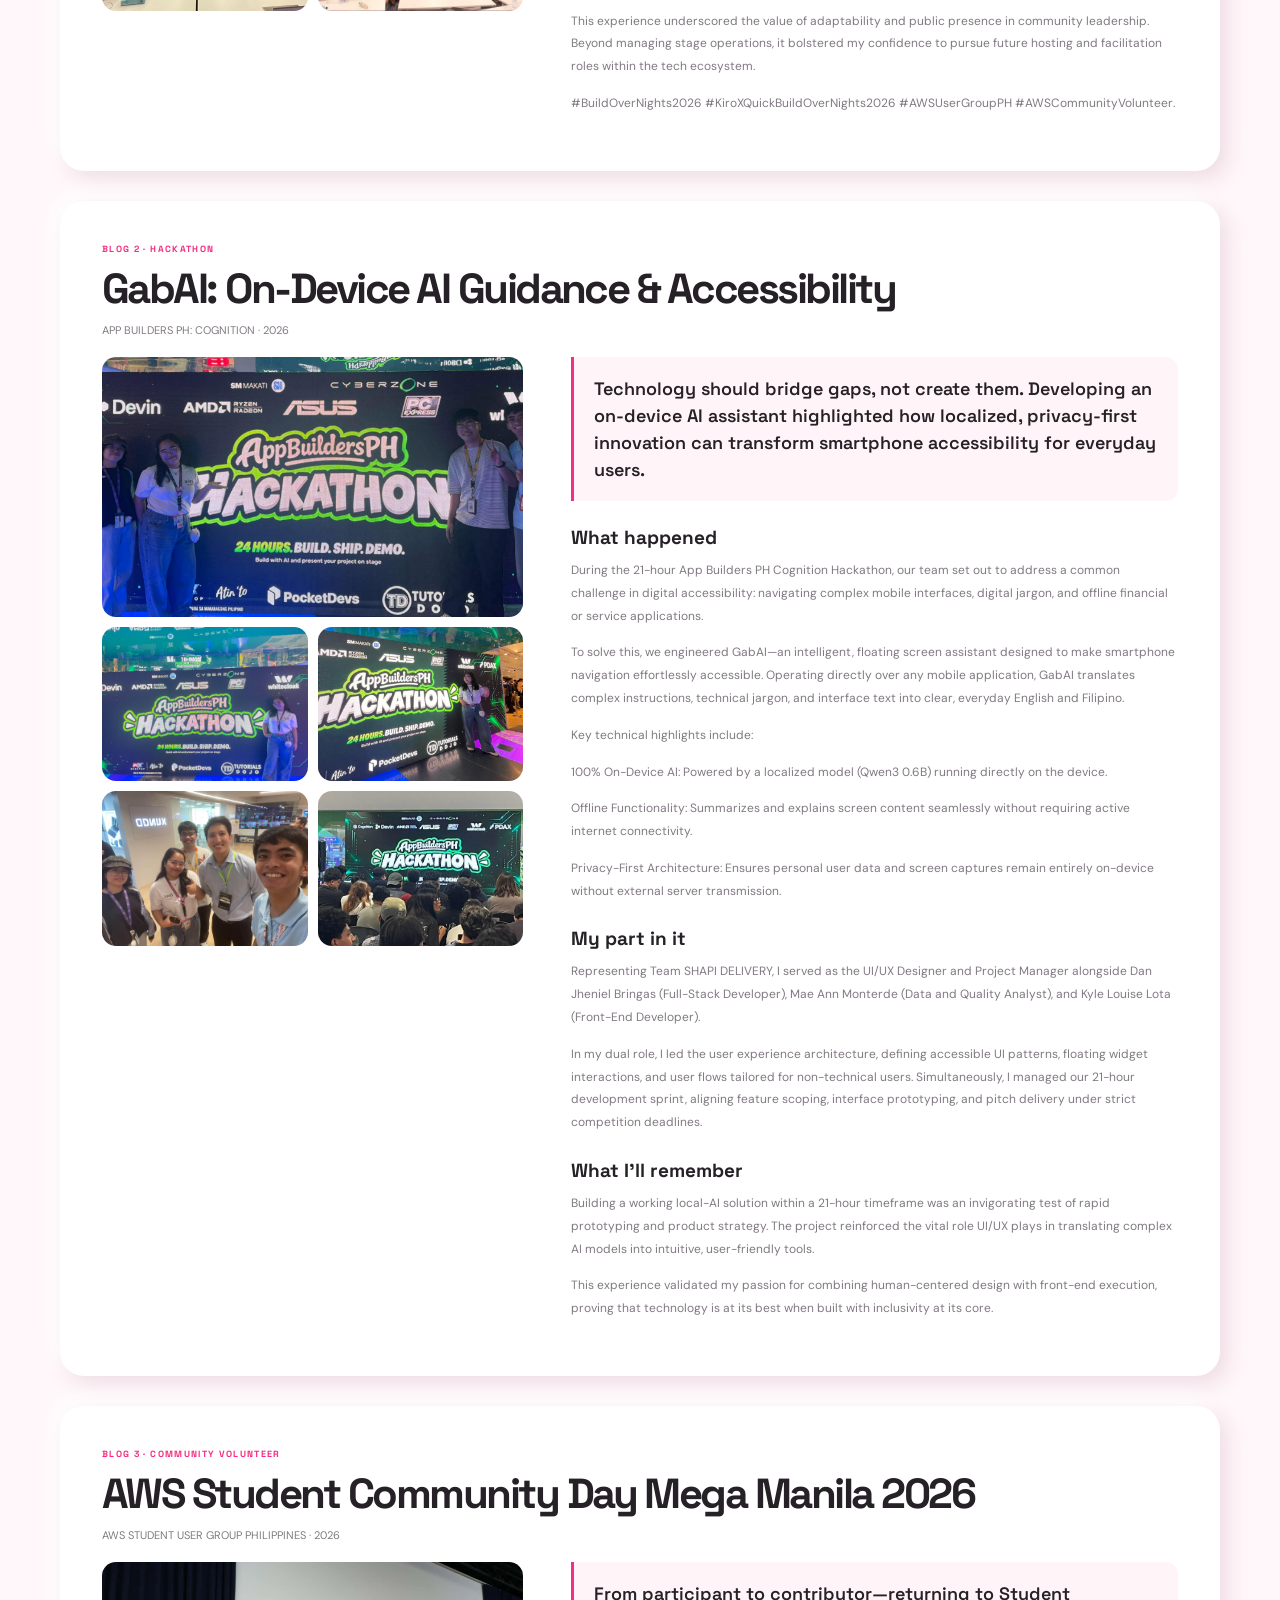
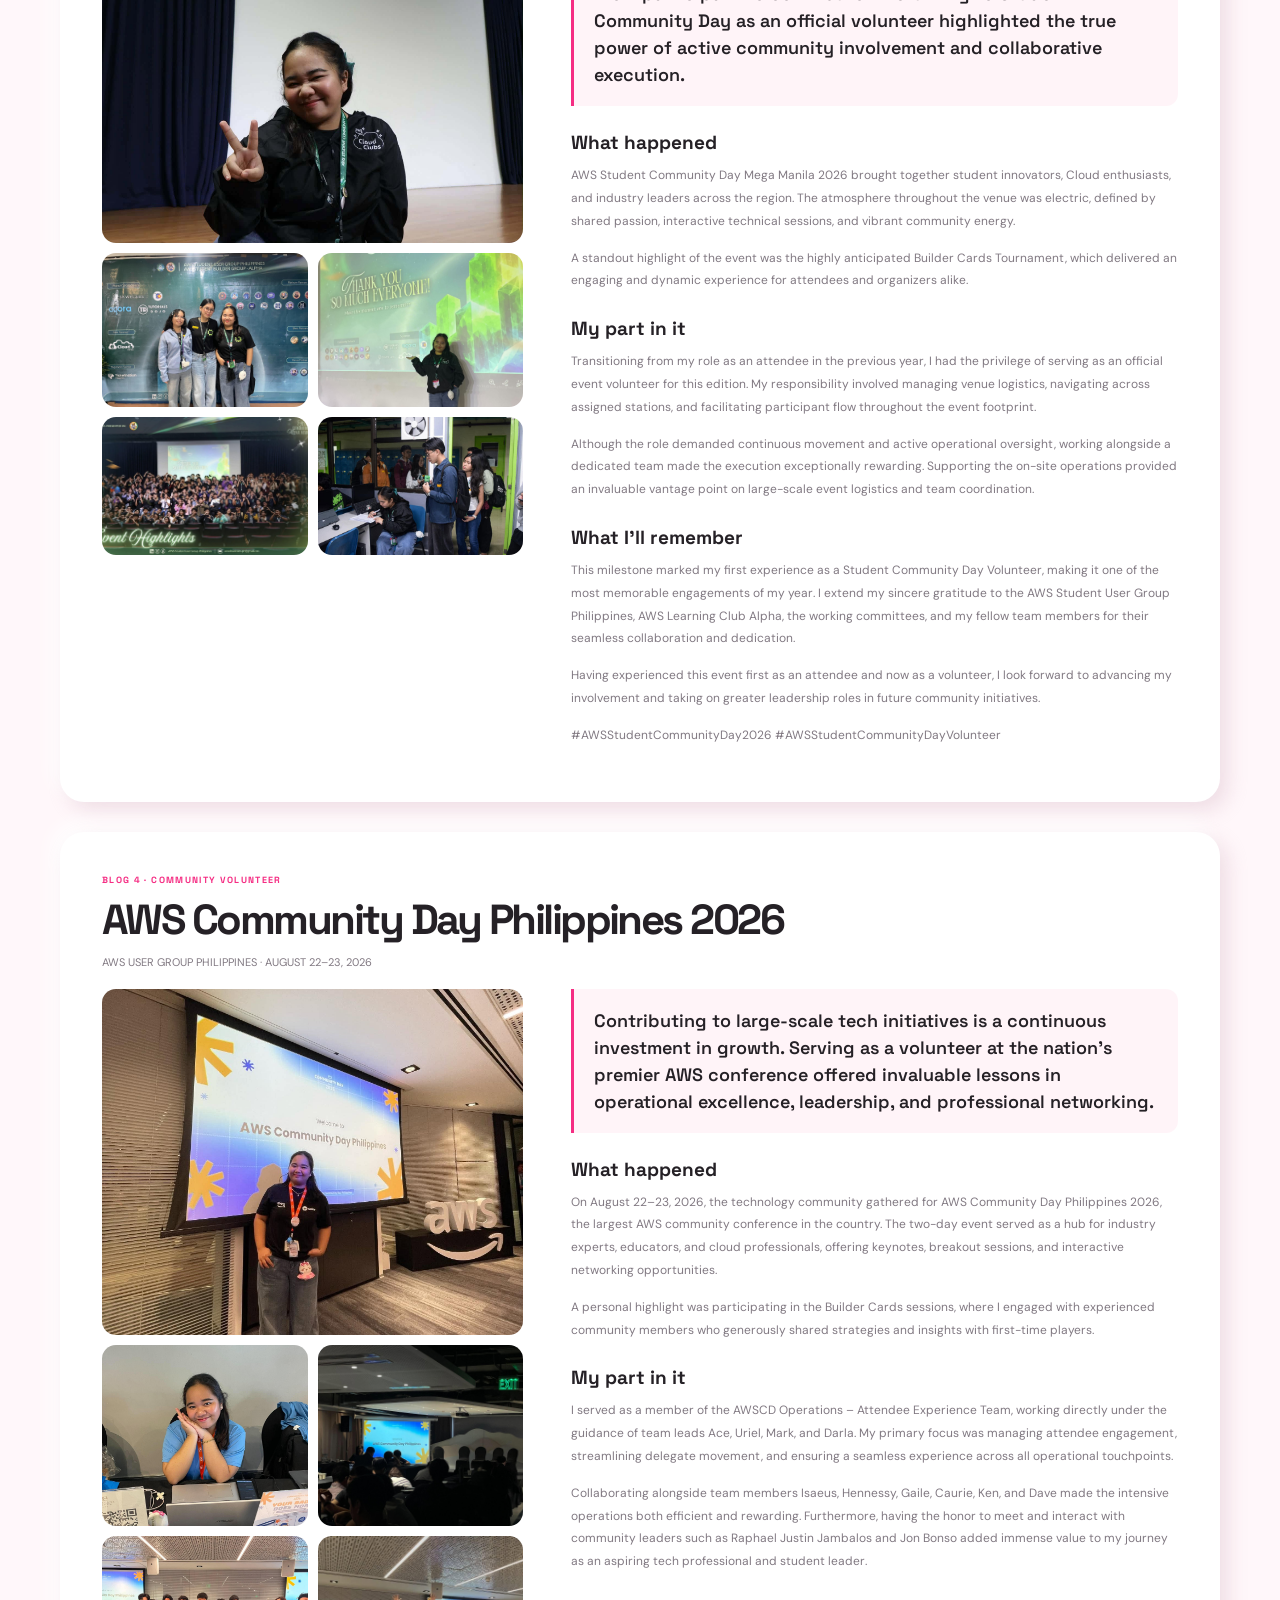
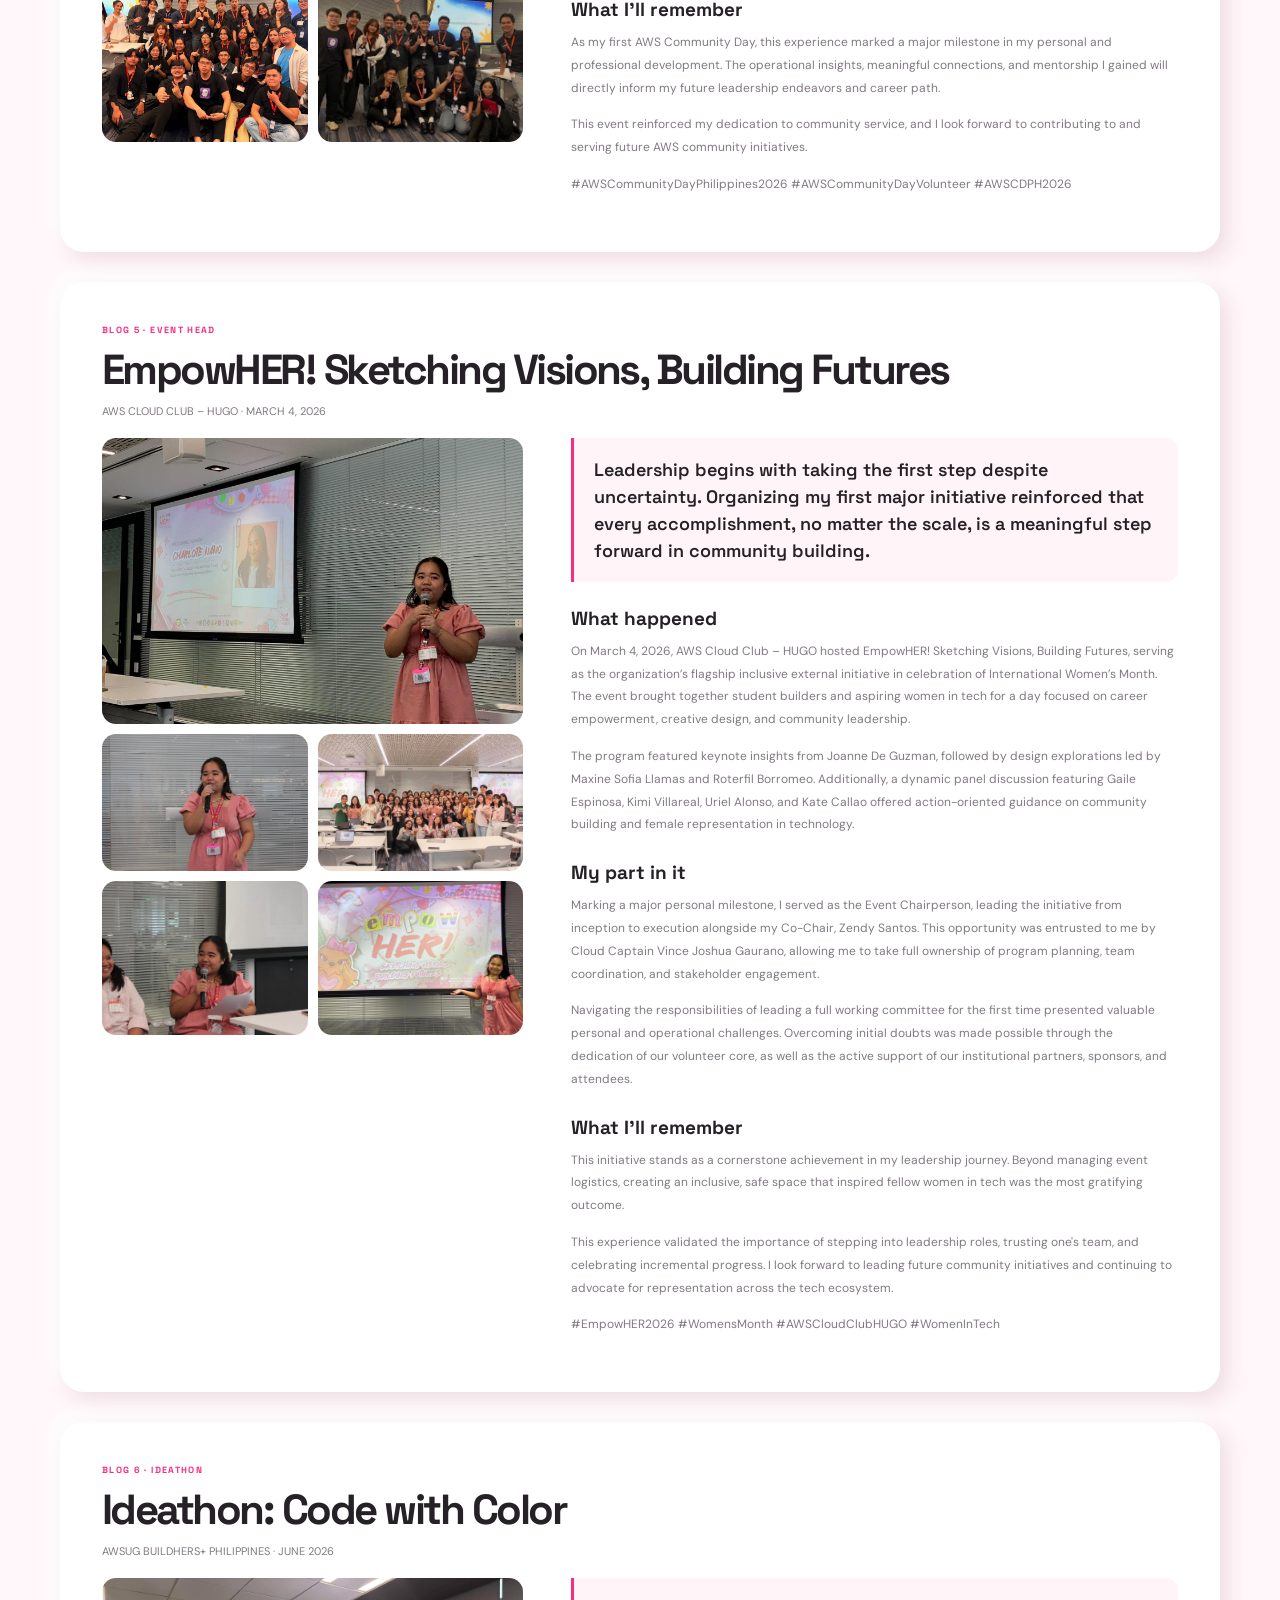
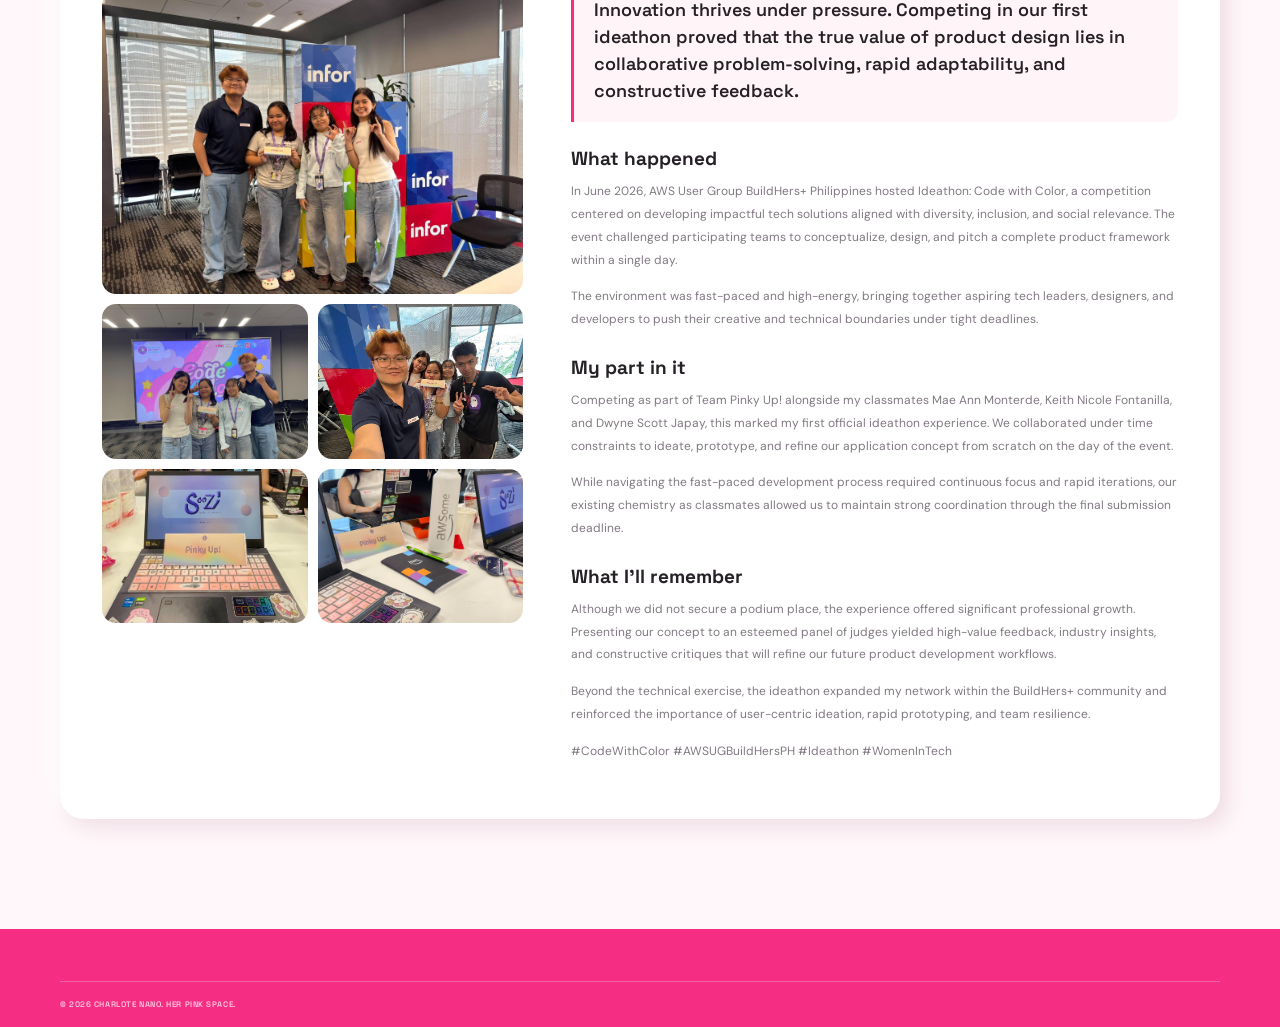
==== commit 0739fba7: "Updated some details." ====
--- a/blogs.html
+++ b/blogs.html
@@ -199,7 +199,7 @@
     </nav>
 
     <footer class="site-footer">
-      <div class="footer-bottom section-wrap"><span>© <span id="current-year">2026</span> CHARLOTE NANO. MADE WITH HEART.</span></div>
+      <div class="footer-bottom section-wrap"><span>© <span id="current-year">2026</span> CHARLOTE NANO. HER PINK SPACE.</span></div>
     </footer>
     <dialog class="site-dialog contact-dialog" id="contact-dialog" aria-labelledby="contact-dialog-title">
       <button class="dialog-close" type="button" data-close-dialog aria-label="Close contact form">×</button>
--- a/styles.css
+++ b/styles.css
@@ -383,6 +383,13 @@
 .contact-section { position: relative; display: flex; min-height: 260px; align-items: center; justify-content: space-between; gap: 25px; overflow: hidden; margin-bottom: 100px; padding: 44px 55px; border-radius: 30px; background: linear-gradient(125deg, #fce8f0, #fff); box-shadow: var(--shadow-raised); }
 .contact-section h2 { font-size: clamp(42px, 6vw, 66px); }
 .contact-section .section-kicker { margin-bottom: 14px; }
+.contact-actions { position: relative; z-index: 1; display: flex; flex-direction: column; align-items: flex-end; gap: 18px; }
+.contact-social-links { display: flex; flex-wrap: wrap; justify-content: flex-end; gap: 8px 12px; padding: 8px 12px; border: 1px solid rgba(255,255,255,.9); border-radius: 999px; background: rgba(255,255,255,.72); box-shadow: 3px 4px 10px rgba(220,190,203,.22); }
+.contact-social-links a { display: inline-flex; align-items: center; gap: 5px; color: var(--charcoal); font-size: 9px; transition: color .2s ease; }
+.contact-social-links a:hover, .contact-social-links a:focus-visible { color: var(--pink); }
+.contact-social-links svg { width: 15px; height: 15px; flex: 0 0 15px; fill: none; stroke: currentColor; stroke-linecap: round; stroke-linejoin: round; stroke-width: 2; }
+.contact-social-links a:last-child svg { fill: currentColor; stroke: none; }
+.contact-social-links .social-icon-dot { fill: currentColor; stroke: none; }
 .button-dark { position: relative; z-index: 1; color: var(--white); background: var(--charcoal); box-shadow: 5px 7px 15px rgba(37, 33, 38, .19); }
 .button-dark:hover { background: var(--pink); }
 .contact-sparkle { position: absolute; top: -25px; right: 25%; color: rgba(245,45,131,.08); font-size: 200px; }
@@ -397,6 +404,11 @@
 .footer-links h2, .footer-contact h2 { margin: 3px 0 5px; font-size: 9px; letter-spacing: .13em; }
 .footer-links a, .footer-contact a, .footer-contact p { margin: 0; color: rgba(255,255,255,.85); font-size: 11px; transition: color .2s ease; }
 .footer-links a:hover, .footer-contact a:hover { color: var(--lime); }
+.footer-contact .social-links { display: flex; flex-wrap: wrap; gap: 10px 16px; }
+.footer-contact .social-links a { display: inline-flex; align-items: center; gap: 6px; }
+.social-links svg { width: 17px; height: 17px; flex: 0 0 17px; fill: none; stroke: currentColor; stroke-linecap: round; stroke-linejoin: round; stroke-width: 2; }
+.social-links a:last-child svg { fill: currentColor; stroke: none; }
+.social-links .social-icon-dot { fill: currentColor; stroke: none; }
 .footer-social { margin-top: 4px; color: rgba(255,255,255,.75); font-size: 10px; }
 .footer-social b { color: var(--lime); font-size: 15px; }
 .footer-bottom { display: flex; justify-content: space-between; gap: 20px; padding-top: 17px; border-top: 1px solid rgba(255,255,255,.25); color: rgba(255,255,255,.75); font-size: 8px; font-weight: 600; }
@@ -562,6 +574,8 @@
   .about-copy > p:not(.section-kicker):not(.about-signoff) { font-size: 12px; }
   .contact-section { min-height: 260px; align-items: flex-start; flex-direction: column; justify-content: center; gap: 23px; margin-bottom: 68px; padding: 33px 25px; border-radius: 24px; }
   .contact-section h2 { font-size: clamp(39px, 10vw, 56px); }
+  .contact-actions { align-items: flex-start; gap: 14px; }
+  .contact-social-links { justify-content: flex-start; gap: 8px 11px; padding: 8px 11px; }
   .footer-main { grid-template-columns: 1fr 1fr; gap: 30px 18px; }
   .footer-brand { grid-column: span 2; }
   .footer-contact a { overflow-wrap: anywhere; }
